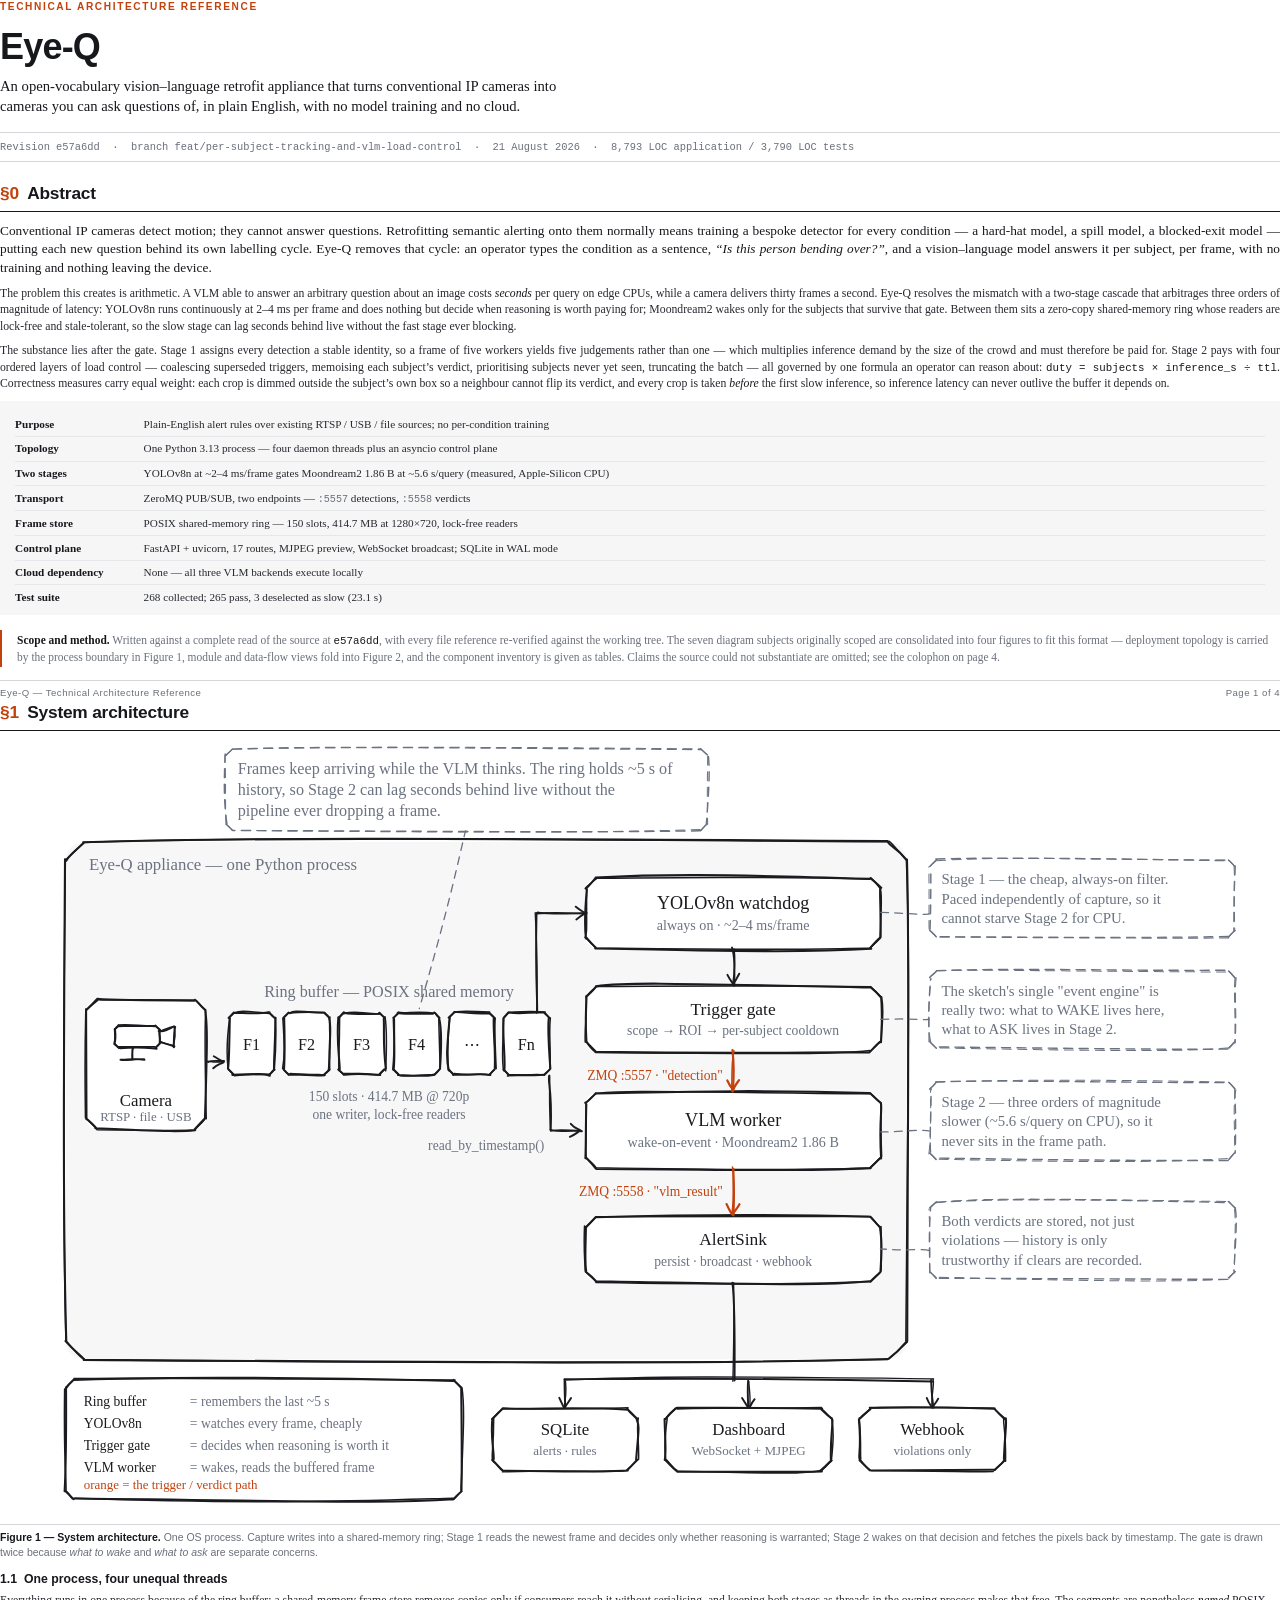
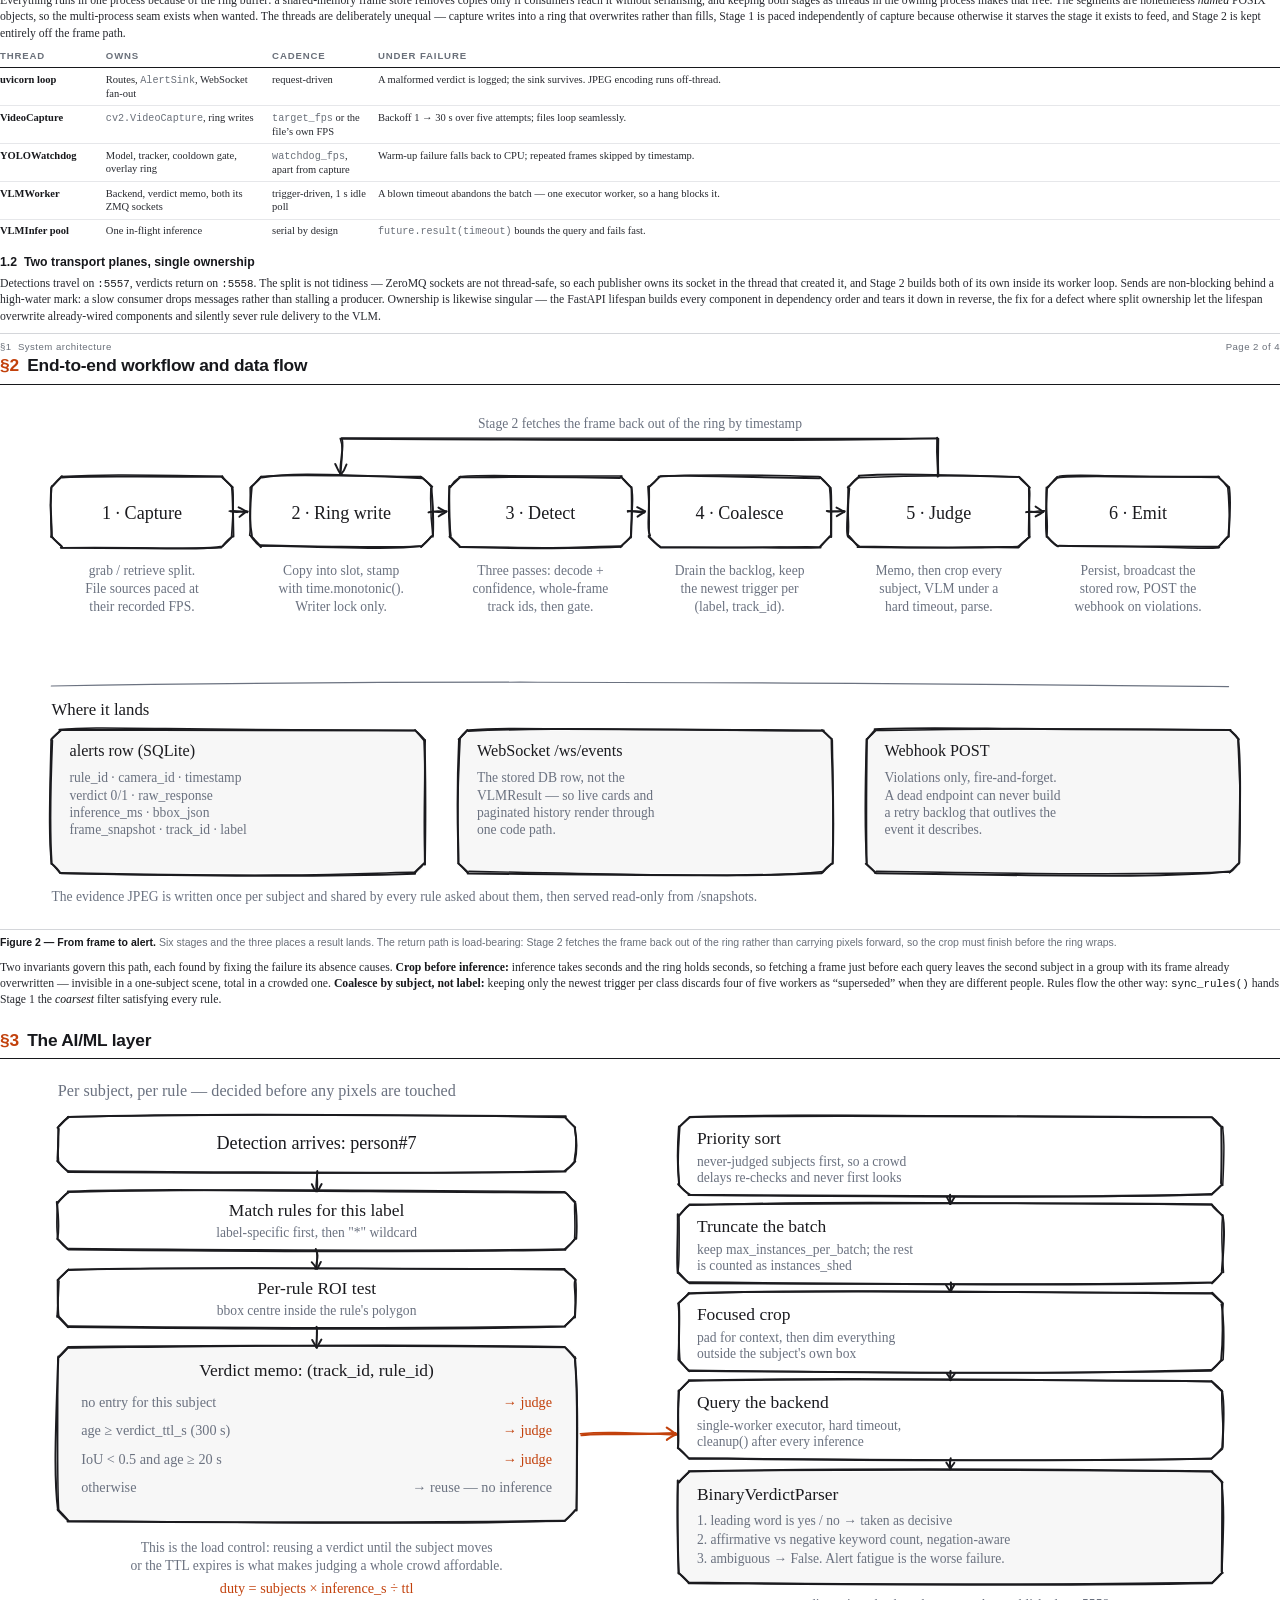
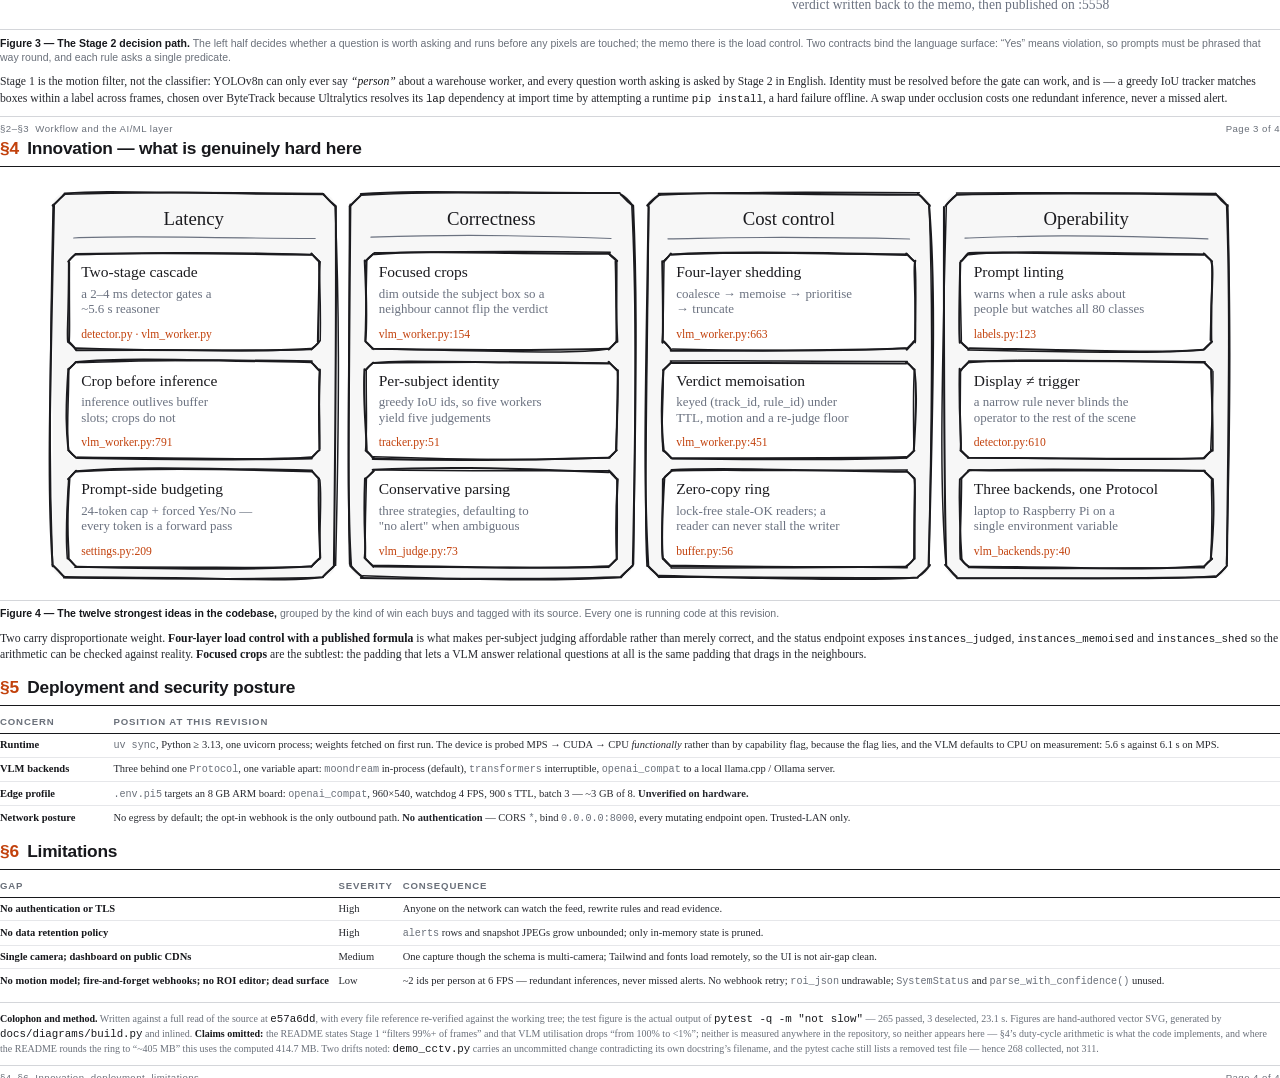
==== docs/eye-q-technical-documentation.html @ b2d1a8fb "docs: add the technical documentation and diagrams Co-Authored-By: Claude Opus 5 <noreply@anthropic." ====
<!doctype html>
<html lang="en">
<head>
<meta charset="utf-8">
<title>Eye-Q — Technical Architecture Reference</title>
<style>
  @page { size: A4; margin: 15mm 16mm 13mm 16mm; }

  :root {
    --ink:    #17181c;
    --body:   #26282e;
    --muted:  #6a707a;
    --rule:   #d4d6da;
    --hair:   #e6e7ea;
    --accent: #c2410c;
    --wash:   #f6f6f7;
  }

  * { box-sizing: border-box; }

  html { -webkit-print-color-adjust: exact; print-color-adjust: exact; }

  body {
    margin: 0;
    font-family: Charter, "Bitstream Charter", Georgia, "Times New Roman", serif;
    font-size: 8.8pt;
    line-height: 1.40;
    color: var(--body);
    background: #fff;
  }

  .sheet { break-after: page; }
  .sheet:last-child { break-after: auto; }

  /* ── Typography ───────────────────────────────────────────── */

  h1, h2, h3, .eyebrow, th, figcaption, .tag {
    font-family: "Helvetica Neue", Helvetica, Arial, sans-serif;
  }

  .eyebrow {
    font-size: 7.6pt; letter-spacing: 0.16em; text-transform: uppercase;
    color: var(--accent); font-weight: 600; margin: 0 0 4mm;
  }

  h1 {
    font-size: 27pt; line-height: 1.02; letter-spacing: -0.022em;
    color: var(--ink); font-weight: 700; margin: 0 0 3mm;
  }

  .standfirst {
    font-size: 11pt; line-height: 1.34; color: var(--ink);
    margin: 0 0 4mm; max-width: 150mm; font-weight: 400;
  }

  .meta {
    font-family: "SF Mono", Menlo, Consolas, monospace;
    font-size: 7.8pt; color: var(--muted);
    border-top: 0.5pt solid var(--rule); border-bottom: 0.5pt solid var(--rule);
    padding: 1.8mm 0; margin: 0 0 5mm;
  }

  h2 {
    font-size: 13pt; letter-spacing: -0.012em; color: var(--ink);
    font-weight: 700; margin: 0 0 2.5mm;
    padding-bottom: 1.6mm; border-bottom: 1pt solid var(--ink);
  }
  h2 .num { color: var(--accent); margin-right: 2.2mm; }

  h3 {
    font-size: 9.2pt; color: var(--ink); font-weight: 700;
    margin: 3mm 0 1.2mm; letter-spacing: 0.002em;
  }

  p { margin: 0 0 2.2mm; }
  p.lead { font-size: 10pt; color: var(--ink); }
  .abstract p { text-align: justify; hyphens: auto; }

  code, .mono {
    font-family: "SF Mono", Menlo, Consolas, monospace;
    font-size: 8.1pt; color: var(--ink);
  }
  em.term { font-style: italic; color: var(--ink); }
  strong { color: var(--ink); font-weight: 700; }

  /* ── Figures ──────────────────────────────────────────────── */

  figure { margin: 0 0 2.5mm; break-inside: avoid; }
  figure svg { width: 100%; height: auto; display: block; margin: 0 auto; }
  figure.tight svg { width: 95%; }
  figcaption {
    font-size: 7.9pt; line-height: 1.4; color: var(--muted);
    border-top: 0.5pt solid var(--rule); margin-top: 1.8mm; padding-top: 1.5mm;
  }
  figcaption b { color: var(--ink); font-weight: 600; }

  /* ── Tables ───────────────────────────────────────────────── */

  table {
    width: 100%; border-collapse: collapse; margin: 0 0 2.5mm;
    font-size: 7.9pt; line-height: 1.30; break-inside: avoid;
  }
  th {
    text-align: left; font-size: 7.2pt; letter-spacing: 0.09em;
    text-transform: uppercase; color: var(--muted); font-weight: 600;
    border-bottom: 0.9pt solid var(--ink); padding: 0 2.5mm 1.2mm 0;
  }
  td { padding: 1.2mm 2.5mm 1.2mm 0; border-bottom: 0.4pt solid var(--hair);
       vertical-align: top; }
  td:last-child, th:last-child { padding-right: 0; }
  tr:last-child td { border-bottom: none; }
  td .mono, td code { font-size: 7.6pt; color: var(--muted); }
  .k { color: var(--ink); font-weight: 600; white-space: nowrap; }

  /* ── Blocks ───────────────────────────────────────────────── */

  .glance { background: var(--wash); padding: 3mm 4mm 1.5mm; margin: 0 0 4mm; }
  .glance table { margin: 0; font-size: 8.4pt; }
  .glance td:first-child { width: 34mm; }

  .note {
    border-left: 1.6pt solid var(--accent); padding: 0.5mm 0 0.5mm 4mm;
    margin: 0 0 3.5mm; font-size: 8.6pt; color: var(--muted);
  }
  .note b { color: var(--ink); }

  .cols2 { column-count: 2; column-gap: 8mm; }
  .cols2 p { margin-bottom: 2.2mm; }

  .colophon {
    margin-top: 2.5mm; padding-top: 2.5mm; border-top: 0.5pt solid var(--rule);
    font-size: 7.5pt; line-height: 1.38; color: var(--muted);
  }
  .colophon b { color: var(--ink); }

  .footline {
    font-size: 7.2pt; color: var(--muted); letter-spacing: 0.05em;
    font-family: "Helvetica Neue", Helvetica, Arial, sans-serif;
    border-top: 0.5pt solid var(--rule); padding-top: 1.5mm; margin-top: 2mm;
    display: flex; justify-content: space-between;
  }
</style>
</head>
<body>

<!-- ══════════════════ PAGE 1 — ABSTRACT ══════════════════ -->
<section class="sheet">

  <p class="eyebrow">Technical Architecture Reference</p>
  <h1>Eye-Q</h1>
  <p class="standfirst">An open-vocabulary vision–language retrofit appliance that turns
  conventional IP cameras into cameras you can ask questions of, in plain English, with no
  model training and no cloud.</p>

  <p class="meta">Revision e57a6dd &nbsp;·&nbsp; branch feat/per-subject-tracking-and-vlm-load-control
  &nbsp;·&nbsp; 21 August 2026 &nbsp;·&nbsp; 8,793 LOC application / 3,790 LOC tests</p>

  <div class="abstract">
  <h2><span class="num">§0</span>Abstract</h2>

  <p class="lead">Conventional IP cameras detect motion; they cannot answer questions. Retrofitting
  semantic alerting onto them normally means training a bespoke detector for every condition — a
  hard-hat model, a spill model, a blocked-exit model — putting each new question behind its own
  labelling cycle. Eye-Q removes that cycle: an operator types the condition as a sentence,
  <em class="term">“Is this person bending over?”</em>, and a vision–language model answers it per
  subject, per frame, with no training and nothing leaving the device.</p>

  <p>The problem this creates is arithmetic. A VLM able to answer an arbitrary question about an
  image costs <em class="term">seconds</em> per query on edge CPUs, while a camera delivers thirty
  frames a second. Eye-Q resolves the mismatch with a two-stage cascade that arbitrages three orders
  of magnitude of latency: YOLOv8n runs continuously at 2–4 ms per frame and does nothing but decide
  when reasoning is worth paying for; Moondream2 wakes only for the subjects that survive that gate.
  Between them sits a zero-copy shared-memory ring whose readers are lock-free and stale-tolerant,
  so the slow stage can lag seconds behind live without the fast stage ever blocking.</p>

  <p>The substance lies after the gate. Stage 1 assigns every detection a stable identity, so a
  frame of five workers yields five judgements rather than one — which multiplies inference demand
  by the size of the crowd and must therefore be paid for. Stage 2 pays with four ordered layers of
  load control — coalescing superseded triggers, memoising each subject’s verdict, prioritising
  subjects never yet seen, truncating the batch — all governed by one formula an operator can reason
  about: <code>duty = subjects × inference_s ÷ ttl</code>. Correctness measures carry equal weight:
  each crop is dimmed outside the subject’s own box so a neighbour cannot flip its verdict, and
  every crop is taken <em class="term">before</em> the first slow inference, so inference latency can
  never outlive the buffer it depends on.</p>
  </div>

  <div class="glance">
  <table>
    <tr><td class="k">Purpose</td><td>Plain-English alert rules over existing RTSP / USB / file sources; no per-condition training</td></tr>
    <tr><td class="k">Topology</td><td>One Python 3.13 process — four daemon threads plus an asyncio control plane</td></tr>
    <tr><td class="k">Two stages</td><td>YOLOv8n at ~2–4 ms/frame gates Moondream2 1.86 B at ~5.6 s/query (measured, Apple-Silicon CPU)</td></tr>
    <tr><td class="k">Transport</td><td>ZeroMQ PUB/SUB, two endpoints — <code>:5557</code> detections, <code>:5558</code> verdicts</td></tr>
    <tr><td class="k">Frame store</td><td>POSIX shared-memory ring — 150 slots, 414.7 MB at 1280×720, lock-free readers</td></tr>
    <tr><td class="k">Control plane</td><td>FastAPI + uvicorn, 17 routes, MJPEG preview, WebSocket broadcast; SQLite in WAL mode</td></tr>
    <tr><td class="k">Cloud dependency</td><td>None — all three VLM backends execute locally</td></tr>
    <tr><td class="k">Test suite</td><td>268 collected; 265 pass, 3 deselected as slow (23.1 s)</td></tr>
  </table>
  </div>

  <div class="note">
  <b>Scope and method.</b> Written against a complete read of the source at <code>e57a6dd</code>,
  with every file reference re-verified against the working tree. The seven diagram subjects
  originally scoped are consolidated into four figures to fit this format — deployment topology is
  carried by the process boundary in Figure 1, module and data-flow views fold into Figure 2, and
  the component inventory is given as tables. Claims the source could not substantiate are omitted;
  see the colophon on page 4.
  </div>

  <div class="footline"><span>Eye-Q — Technical Architecture Reference</span><span>Page 1 of 4</span></div>
</section>

<!-- ══════════════════ PAGE 2 — ARCHITECTURE ══════════════════ -->
<section class="sheet">

  <h2><span class="num">§1</span>System architecture</h2>

  <figure class="tight">
    <svg xmlns="http://www.w3.org/2000/svg" viewBox="0 0 940 600" role="img">
<rect width="940" height="600" fill="#ffffff"/>
<path d="M335.4,68.2C328.0,98.9 322.7,126.4 299.4,206.9" fill="none" stroke="#6b7280" stroke-width="1.00" stroke-linecap="round" stroke-dasharray="6 5"/>
<rect x="150.0" y="6.0" width="372.0" height="63.0" rx="5.0" fill="#ffffff"/>
<path d="M155.1,6.3C197.3,4.7 240.5,4.4 516.9,6.6M516.9,5.9C517.7,7.0 519.7,8.1 522.3,11.0M522.9,11.9C524.0,23.4 523.4,37.3 521.3,63.9M522.2,64.1C520.3,65.1 519.2,66.9 517.2,69.2M516.8,69.4C426.6,70.9 336.9,69.8 155.3,69.2M155.2,69.1C153.6,67.8 152.5,66.5 149.9,64.2M150.7,64.2C148.7,50.4 148.1,36.9 149.3,10.1M150.2,11.1C150.5,10.1 151.7,9.7 155.0,6.1" fill="none" stroke="#6b7280" stroke-width="1.10" stroke-linecap="round" stroke-dasharray="7 5"/>
<path d="M155.4,6.3C219.4,5.1 284.9,3.9 516.8,6.1M516.8,6.2C518.2,7.0 519.1,8.8 522.1,10.8M522.3,11.8C522.3,22.8 521.7,37.6 522.3,63.6M521.8,64.2C521.6,64.1 520.8,64.7 517.0,69.1M516.5,68.5C412.9,71.4 310.5,70.5 154.5,69.1M155.0,69.2C153.2,67.2 152.2,66.1 149.9,64.1M149.9,64.3C149.3,48.9 150.0,37.0 149.2,11.3M149.8,10.9C151.0,9.9 151.6,9.7 155.2,6.0" fill="none" stroke="#6b7280" stroke-width="0.79" stroke-linecap="round" stroke-dasharray="7 5"/>
<text x="159.0" y="25.6" font-family="'Chalkboard SE','Bradley Hand','Comic Sans MS',cursive" font-size="12.5" font-weight="normal" fill="#6b7280" text-anchor="start"><tspan x="159.0" dy="0.0">Frames keep arriving while the VLM thinks. The ring holds ~5 s of</tspan><tspan x="159.0" dy="16.2">history, so Stage 2 can lag seconds behind live without the</tspan><tspan x="159.0" dy="16.2">pipeline ever dropping a frame.</tspan></text>
<rect x="26.0" y="78.0" width="650.0" height="400.0" rx="14.0" fill="#00000008"/>
<path d="M39.5,78.3C161.8,74.9 284.6,74.9 661.5,77.4M661.8,78.5C663.9,81.8 668.4,82.4 676.1,92.0M676.4,91.6C678.4,167.7 677.1,245.8 676.6,463.6M676.5,463.8C673.7,466.0 673.1,469.4 662.6,477.2M661.5,477.8C510.1,481.9 359.1,480.3 39.9,478.4M40.2,477.9C36.5,473.7 32.7,471.6 25.9,463.9M26.5,464.3C24.6,395.2 24.0,325.3 25.5,91.5M26.5,92.5C28.6,88.5 29.0,88.8 39.9,78.8" fill="none" stroke="#1b1b1f" stroke-width="1.60" stroke-linecap="round"/>
<path d="M40.3,78.4C132.6,75.3 223.5,74.8 662.5,77.9M662.7,77.6C664.7,79.1 667.8,82.6 676.6,92.8M675.9,92.1C678.8,166.2 677.4,238.0 675.5,463.8M676.7,464.5C672.9,468.0 670.0,471.2 661.9,477.8M661.6,478.1C534.7,480.6 407.8,481.4 40.2,478.6M40.3,477.7C37.5,477.2 35.6,474.1 26.1,463.5M26.2,463.6C24.0,375.7 23.6,285.2 25.8,91.5M26.4,91.5C27.1,91.0 28.9,89.1 40.4,78.4" fill="none" stroke="#1b1b1f" stroke-width="1.15" stroke-linecap="round"/>
<text x="44.0" y="100.0" font-family="'Chalkboard SE','Bradley Hand','Comic Sans MS',cursive" font-size="13.0" font-weight="normal" fill="#6b7280" text-anchor="start"><tspan x="44.0" dy="0.0">Eye-Q appliance — one Python process</tspan></text>
<rect x="42.0" y="200.0" width="92.0" height="100.0" rx="8.0" fill="#ffffff"/>
<path d="M50.4,199.2C56.8,199.8 67.0,200.5 125.4,200.5M125.8,200.1C128.2,200.8 128.3,203.4 134.0,208.1M134.0,208.8C135.6,220.3 135.6,232.0 133.7,291.5M133.6,291.8C132.5,293.0 131.1,294.4 125.8,300.1M126.0,300.9C117.6,301.8 108.5,302.2 49.0,299.4M49.9,299.7C49.1,298.2 48.3,297.2 42.2,292.0M42.1,292.4C42.1,274.8 42.0,258.6 41.8,207.3M42.0,208.1C43.5,206.3 45.5,204.4 50.4,200.5" fill="none" stroke="#1b1b1f" stroke-width="1.60" stroke-linecap="round"/>
<path d="M50.6,200.1C62.9,200.8 74.5,199.2 125.8,200.8M126.2,200.3C127.2,201.2 129.1,202.9 134.3,208.0M134.2,208.8C133.5,224.8 133.6,246.5 134.7,292.0M133.6,292.3C133.6,292.9 132.7,294.1 125.8,300.4M126.4,300.8C116.5,301.4 107.3,301.2 50.2,300.6M50.0,299.9C48.9,298.7 47.4,297.0 41.7,291.7M41.3,291.2C41.1,269.3 40.5,249.2 41.6,207.4M41.6,208.3C44.6,205.7 46.6,202.9 49.6,199.9" fill="none" stroke="#1b1b1f" stroke-width="1.15" stroke-linecap="round"/>
<rect x="64.0" y="220.0" width="34.5" height="17.2" rx="3.0" fill="#ffffff"/>
<path d="M66.2,220.5C70.7,219.8 72.1,220.7 95.5,220.2M95.4,220.0C96.4,221.1 97.0,221.6 98.7,223.0M98.7,223.5C97.7,225.3 99.4,226.2 98.8,233.8M98.5,234.1C97.7,234.9 97.0,235.6 95.3,237.3M96.3,237.9C89.0,237.2 85.5,236.2 68.0,237.4M67.1,237.1C66.3,236.5 65.2,235.5 64.1,234.4M63.7,234.0C64.5,231.5 64.7,228.3 64.2,223.4M64.0,223.0C64.7,222.0 65.3,221.3 66.9,220.0" fill="none" stroke="#1b1b1f" stroke-width="1.60" stroke-linecap="round"/>
<path d="M66.7,219.5C73.1,219.0 78.0,219.1 95.1,220.7M95.4,220.1C96.0,220.7 96.5,221.2 98.4,222.9M99.0,223.2C98.1,224.7 98.7,225.9 98.8,234.1M98.6,234.1C98.1,234.3 98.1,235.1 95.4,237.3M95.0,236.4C92.0,236.5 89.8,236.3 66.2,236.3M67.0,237.3C66.1,236.1 65.2,235.6 64.2,234.2M63.7,234.7C64.1,230.6 64.3,227.7 63.8,222.5M63.9,223.0C64.7,222.4 65.2,221.7 67.2,220.0" fill="none" stroke="#1b1b1f" stroke-width="1.15" stroke-linecap="round"/>
<path d="M97.9,224.2C99.9,224.9 104.3,223.9 109.6,220.7" fill="none" stroke="#1b1b1f" stroke-width="1.50" stroke-linecap="round"/>
<path d="M98.8,224.7C101.9,222.9 104.6,222.0 110.2,220.5" fill="none" stroke="#1b1b1f" stroke-width="1.05" stroke-linecap="round"/>
<path d="M110.7,221.0C109.6,224.4 109.7,230.8 109.6,236.8" fill="none" stroke="#1b1b1f" stroke-width="1.50" stroke-linecap="round"/>
<path d="M109.8,221.0C110.8,224.3 111.4,228.3 109.1,235.2" fill="none" stroke="#1b1b1f" stroke-width="1.05" stroke-linecap="round"/>
<path d="M109.9,236.3C109.1,235.9 107.4,235.0 98.8,232.8" fill="none" stroke="#1b1b1f" stroke-width="1.50" stroke-linecap="round"/>
<path d="M110.4,236.0C107.1,234.2 104.9,235.3 98.6,232.0" fill="none" stroke="#1b1b1f" stroke-width="1.05" stroke-linecap="round"/>
<path d="M78.1,237.7C77.6,238.2 77.4,240.5 77.6,246.1" fill="none" stroke="#1b1b1f" stroke-width="1.50" stroke-linecap="round"/>
<path d="M77.5,237.1C77.8,240.0 77.6,241.3 77.6,246.0" fill="none" stroke="#1b1b1f" stroke-width="1.05" stroke-linecap="round"/>
<path d="M68.4,246.4C73.5,246.9 76.4,244.9 87.0,246.5" fill="none" stroke="#1b1b1f" stroke-width="1.50" stroke-linecap="round"/>
<path d="M69.5,246.9C71.4,246.9 77.3,246.4 86.8,245.7" fill="none" stroke="#1b1b1f" stroke-width="1.05" stroke-linecap="round"/>
<text x="88.0" y="282.0" font-family="'Chalkboard SE','Bradley Hand','Comic Sans MS',cursive" font-size="13.0" font-weight="normal" fill="#1b1b1f" text-anchor="middle"><tspan x="88.0" dy="0.0">Camera</tspan></text>
<text x="88.0" y="294.0" font-family="'Chalkboard SE','Bradley Hand','Comic Sans MS',cursive" font-size="10.0" font-weight="normal" fill="#6b7280" text-anchor="middle"><tspan x="88.0" dy="0.0">RTSP · file · USB</tspan></text>
<text x="276.0" y="198.0" font-family="'Chalkboard SE','Bradley Hand','Comic Sans MS',cursive" font-size="12.5" font-weight="normal" fill="#6b7280" text-anchor="middle"><tspan x="276.0" dy="0.0">Ring buffer — POSIX shared memory</tspan></text>
<rect x="152.0" y="210.0" width="35.5" height="48.0" rx="4.0" fill="#ffffff"/>
<path d="M156.0,210.1C164.5,210.2 173.6,211.3 182.8,209.7M183.6,209.8C183.8,210.7 184.1,211.2 187.6,214.1M188.3,213.9C188.0,220.9 189.1,230.4 187.1,254.1M187.3,254.0C186.3,254.6 185.5,256.2 183.6,257.8M183.8,258.8C180.6,257.3 174.8,257.1 154.9,258.1M156.2,258.2C155.7,257.3 154.8,256.9 151.9,253.8M151.5,253.2C152.4,248.0 152.3,243.4 152.9,214.5M152.1,214.0C153.0,213.1 153.8,212.5 156.1,210.1" fill="none" stroke="#1b1b1f" stroke-width="1.60" stroke-linecap="round"/>
<path d="M155.3,210.6C160.8,208.5 162.2,208.4 183.2,210.6M183.4,209.9C183.7,210.7 184.2,210.4 187.4,213.9M188.0,213.8C188.1,223.5 187.3,232.4 186.8,254.3M187.6,254.2C186.5,254.5 186.0,256.0 183.3,257.8M184.2,257.5C176.2,258.0 169.9,257.1 156.4,258.7M156.0,258.2C154.7,257.2 153.8,255.7 151.8,253.9M151.6,253.1C150.2,242.3 150.3,232.3 152.8,214.2M151.9,214.2C153.0,212.7 154.2,212.0 155.8,209.9" fill="none" stroke="#1b1b1f" stroke-width="1.15" stroke-linecap="round"/>
<text x="169.8" y="238.5" font-family="'Chalkboard SE','Bradley Hand','Comic Sans MS',cursive" font-size="12.5" font-weight="normal" fill="#1b1b1f" text-anchor="middle"><tspan x="169.8" dy="0.0">F1</tspan></text>
<rect x="194.5" y="210.0" width="35.5" height="48.0" rx="4.0" fill="#ffffff"/>
<path d="M199.4,210.4C202.5,208.2 209.0,209.6 226.2,210.1M226.0,210.1C226.6,210.6 228.2,211.7 229.8,214.1M229.7,214.5C231.9,222.5 229.5,229.0 229.9,254.4M229.9,254.0C229.5,254.6 228.4,255.6 225.8,257.8M226.3,258.4C224.1,258.8 219.6,258.3 198.1,257.7M198.5,257.9C198.0,257.5 197.3,257.1 194.6,254.0M194.8,254.3C195.4,243.7 195.5,232.9 194.9,213.3M194.4,214.1C194.7,213.6 195.5,212.9 198.3,210.0" fill="none" stroke="#1b1b1f" stroke-width="1.60" stroke-linecap="round"/>
<path d="M198.1,210.3C204.9,209.7 213.6,209.3 225.9,209.9M226.0,210.0C226.4,210.8 227.8,211.8 229.9,214.2M230.3,213.3C229.2,223.3 231.7,231.6 229.1,254.8M230.1,253.8C229.7,255.1 228.9,255.1 226.0,257.8M225.8,258.1C222.1,257.3 216.3,258.7 199.5,257.1M198.5,257.9C197.8,257.2 197.3,257.0 194.5,254.0M193.7,253.2C195.5,243.5 195.2,234.8 193.9,214.4M194.5,214.0C195.0,212.9 196.4,212.1 198.6,210.0" fill="none" stroke="#1b1b1f" stroke-width="1.15" stroke-linecap="round"/>
<text x="212.2" y="238.5" font-family="'Chalkboard SE','Bradley Hand','Comic Sans MS',cursive" font-size="12.5" font-weight="normal" fill="#1b1b1f" text-anchor="middle"><tspan x="212.2" dy="0.0">F2</tspan></text>
<rect x="237.0" y="210.0" width="35.5" height="48.0" rx="4.0" fill="#ffffff"/>
<path d="M241.1,210.0C246.4,211.2 256.3,211.3 268.1,210.9M268.5,210.1C269.6,211.2 270.7,212.0 272.5,214.0M271.9,214.7C272.5,222.9 271.1,233.4 273.5,253.2M272.4,253.9C272.0,254.2 271.1,254.9 268.3,257.9M269.2,258.1C261.8,257.7 252.8,256.6 241.9,257.9M240.9,257.9C240.7,257.1 239.9,257.0 236.8,254.0M237.9,253.7C237.5,242.3 235.3,232.5 236.8,213.6M236.9,214.1C238.3,213.0 239.2,211.9 241.0,209.8" fill="none" stroke="#1b1b1f" stroke-width="1.60" stroke-linecap="round"/>
<path d="M241.0,210.8C249.7,208.1 253.8,210.6 268.6,211.0M268.4,210.2C269.4,210.9 269.8,211.3 272.5,214.0M272.9,213.1C274.6,223.8 274.2,236.7 273.4,255.0M272.4,254.1C272.0,254.4 271.8,254.8 268.4,258.1M268.4,258.2C265.2,258.5 260.4,256.7 240.9,257.1M241.1,258.1C240.1,257.7 240.0,257.3 237.0,254.0M237.3,254.7C236.7,246.1 237.7,242.2 237.8,213.8M236.9,214.2C238.2,212.9 239.0,212.2 241.1,209.8" fill="none" stroke="#1b1b1f" stroke-width="1.15" stroke-linecap="round"/>
<text x="254.8" y="238.5" font-family="'Chalkboard SE','Bradley Hand','Comic Sans MS',cursive" font-size="12.5" font-weight="normal" fill="#1b1b1f" text-anchor="middle"><tspan x="254.8" dy="0.0">F3</tspan></text>
<rect x="279.5" y="210.0" width="35.5" height="48.0" rx="4.0" fill="#ffffff"/>
<path d="M282.7,210.2C289.6,211.2 295.3,211.0 309.9,210.8M310.9,209.9C312.0,210.2 311.8,210.8 314.8,214.0M314.7,214.4C316.8,222.0 316.8,232.2 315.4,253.4M314.8,254.1C314.2,254.9 313.4,255.9 311.1,258.1M311.2,257.9C306.8,258.9 302.0,259.5 282.9,258.2M283.5,258.1C282.5,256.6 281.2,256.2 279.6,254.1M279.5,254.2C280.6,246.7 280.4,238.5 279.5,213.7M279.4,213.9C280.5,213.3 281.2,212.2 283.5,210.0" fill="none" stroke="#1b1b1f" stroke-width="1.60" stroke-linecap="round"/>
<path d="M283.2,209.7C288.7,210.9 297.5,208.4 311.7,210.4M311.1,210.0C312.2,210.7 312.9,212.5 315.1,214.1M314.5,214.7C314.4,218.5 314.7,222.9 315.5,253.5M314.8,253.9C314.3,255.3 312.7,255.8 311.0,258.0M310.3,258.2C302.5,257.2 295.3,259.9 284.5,258.7M283.7,258.1C283.1,257.6 281.8,256.3 279.7,253.9M278.9,253.9C279.8,243.4 280.4,235.5 280.1,214.8M279.6,214.1C280.3,213.0 281.2,212.2 283.3,210.0" fill="none" stroke="#1b1b1f" stroke-width="1.15" stroke-linecap="round"/>
<text x="297.2" y="238.5" font-family="'Chalkboard SE','Bradley Hand','Comic Sans MS',cursive" font-size="12.5" font-weight="normal" fill="#1b1b1f" text-anchor="middle"><tspan x="297.2" dy="0.0">F4</tspan></text>
<rect x="322.0" y="210.0" width="35.5" height="48.0" rx="4.0" fill="#ffffff"/>
<path d="M326.4,209.6C329.9,209.4 330.3,208.7 353.6,209.7M353.5,210.2C354.9,211.4 355.6,212.1 357.4,214.2M357.9,214.4C357.2,219.4 357.3,224.4 358.6,253.1M357.3,254.1C356.6,254.7 355.4,255.8 353.6,258.2M354.3,258.2C346.9,256.6 338.9,258.7 325.4,257.9M326.1,258.0C325.2,257.1 323.6,255.7 322.2,253.8M322.2,254.7C320.0,244.8 320.7,238.9 322.9,213.3M322.1,213.9C323.4,212.9 324.4,211.7 326.0,210.2" fill="none" stroke="#1b1b1f" stroke-width="1.60" stroke-linecap="round"/>
<path d="M326.3,209.7C331.1,209.1 332.0,210.8 353.8,210.8M353.5,209.9C353.9,210.8 355.0,211.1 357.5,213.8M356.7,214.3C356.3,226.9 358.2,237.1 357.5,253.0M357.4,254.0C356.8,254.4 356.5,255.2 353.4,257.8M354.3,258.3C346.1,256.5 342.0,258.9 326.3,257.0M325.8,258.1C325.2,257.3 324.0,255.6 321.9,254.2M321.7,253.9C321.8,245.1 320.4,234.3 323.0,213.3M322.1,213.8C322.8,213.1 323.3,212.8 326.1,209.9" fill="none" stroke="#1b1b1f" stroke-width="1.15" stroke-linecap="round"/>
<text x="339.8" y="238.5" font-family="'Chalkboard SE','Bradley Hand','Comic Sans MS',cursive" font-size="12.5" font-weight="normal" fill="#1b1b1f" text-anchor="middle"><tspan x="339.8" dy="0.0">⋯</tspan></text>
<rect x="364.5" y="210.0" width="35.5" height="48.0" rx="4.0" fill="#ffffff"/>
<path d="M368.7,209.9C378.1,211.3 385.6,209.4 395.6,209.9M395.9,210.0C396.8,210.8 398.4,212.3 400.1,214.2M399.5,214.0C398.6,220.7 398.9,228.7 400.7,253.3M400.0,254.2C398.8,255.3 398.0,256.2 396.0,258.2M395.4,258.0C391.5,258.0 390.1,258.9 368.4,258.1M368.4,258.1C368.4,257.7 367.5,257.3 364.6,253.9M365.2,254.4C366.0,242.2 363.5,230.1 364.6,214.4M364.7,214.0C365.6,213.0 367.0,211.4 368.3,209.9" fill="none" stroke="#1b1b1f" stroke-width="1.60" stroke-linecap="round"/>
<path d="M369.3,209.7C371.4,210.0 377.8,208.4 396.7,209.4M396.1,209.8C397.4,210.7 397.9,212.2 399.9,214.0M400.7,214.2C399.3,226.5 401.3,237.1 400.4,253.3M400.1,254.1C399.2,255.1 398.2,256.0 396.0,257.8M395.4,258.1C392.4,257.3 391.0,257.6 367.5,258.9M368.4,258.1C367.5,257.4 366.9,256.3 364.3,253.9M364.5,254.9C362.7,242.1 364.6,233.1 364.3,214.6M364.5,213.8C366.0,212.8 366.8,211.4 368.3,209.8" fill="none" stroke="#1b1b1f" stroke-width="1.15" stroke-linecap="round"/>
<text x="382.2" y="238.5" font-family="'Chalkboard SE','Bradley Hand','Comic Sans MS',cursive" font-size="12.5" font-weight="normal" fill="#1b1b1f" text-anchor="middle"><tspan x="382.2" dy="0.0">Fn</tspan></text>
<text x="276.0" y="278.0" font-family="'Chalkboard SE','Bradley Hand','Comic Sans MS',cursive" font-size="10.5" font-weight="normal" fill="#6b7280" text-anchor="middle"><tspan x="276.0" dy="0.0">150 slots · 414.7 MB @ 720p</tspan></text>
<text x="276.0" y="292.0" font-family="'Chalkboard SE','Bradley Hand','Comic Sans MS',cursive" font-size="10.5" font-weight="normal" fill="#6b7280" text-anchor="middle"><tspan x="276.0" dy="0.0">one writer, lock-free readers</tspan></text>
<rect x="428.0" y="106.0" width="228.0" height="54.0" rx="8.0" fill="#ffffff"/>
<path d="M435.7,105.6C482.9,103.0 528.8,102.8 647.7,106.6M648.1,106.0C649.9,107.3 651.7,108.9 656.5,113.5M655.7,113.4C655.2,121.4 656.5,130.7 655.7,151.9M655.7,151.8C654.1,153.2 652.7,154.4 647.6,160.3M648.8,160.6C599.6,163.5 551.8,162.7 435.4,160.4M435.8,159.6C434.4,158.4 433.1,157.3 428.3,151.6M428.2,152.6C427.5,146.8 426.8,137.2 428.9,114.9M428.0,114.2C430.3,112.4 433.1,108.7 435.8,105.9" fill="none" stroke="#1b1b1f" stroke-width="1.60" stroke-linecap="round"/>
<path d="M435.4,106.1C487.8,105.8 540.9,104.5 647.4,106.6M648.4,105.7C650.9,107.7 652.1,109.6 656.0,114.3M655.4,113.1C658.0,119.1 655.6,128.5 656.2,151.5M655.9,152.3C654.5,153.9 654.2,154.0 648.0,160.0M648.0,160.3C621.9,160.1 595.3,162.2 435.7,160.1M435.8,160.1C434.6,158.8 433.1,157.4 427.8,151.8M427.5,152.0C429.4,148.4 428.5,144.9 428.8,114.1M427.8,113.8C429.7,111.9 430.2,111.0 436.4,106.5" fill="none" stroke="#1b1b1f" stroke-width="1.15" stroke-linecap="round"/>
<text x="542.0" y="129.6" font-family="'Chalkboard SE','Bradley Hand','Comic Sans MS',cursive" font-size="14.0" font-weight="normal" fill="#1b1b1f" text-anchor="middle"><tspan x="542.0" dy="0.0">YOLOv8n watchdog</tspan></text>
<text x="542.0" y="146.1" font-family="'Chalkboard SE','Bradley Hand','Comic Sans MS',cursive" font-size="10.9" font-weight="normal" fill="#6b7280" text-anchor="middle"><tspan x="542.0" dy="0.0">always on · ~2–4 ms/frame</tspan></text>
<rect x="428.0" y="190.0" width="228.0" height="50.0" rx="8.0" fill="#ffffff"/>
<path d="M435.9,189.7C457.7,186.5 479.3,187.0 647.8,190.6M648.2,190.3C649.9,191.7 653.0,194.3 655.8,197.7M656.6,197.9C658.0,207.1 657.5,212.0 656.3,232.8M656.1,232.3C654.6,233.0 652.5,235.3 648.1,239.9M647.3,240.8C607.7,240.2 567.7,242.1 435.5,240.3M435.8,240.4C433.4,238.7 431.2,236.4 428.2,231.8M428.6,232.0C428.3,224.7 427.5,218.1 428.7,197.3M428.4,197.9C429.4,196.4 432.0,195.2 436.2,189.7" fill="none" stroke="#1b1b1f" stroke-width="1.60" stroke-linecap="round"/>
<path d="M436.5,189.7C489.1,189.6 541.3,188.7 647.8,190.0M648.3,189.9C649.2,191.1 651.1,192.2 656.4,197.9M656.3,197.9C656.6,205.1 657.1,212.1 656.4,232.9M656.2,231.8C655.4,233.1 652.9,235.2 647.6,240.3M647.5,239.3C621.2,242.2 595.5,242.1 435.5,240.8M436.2,240.3C434.7,238.8 432.5,236.2 427.6,231.8M427.7,232.9C426.9,221.4 429.4,213.8 428.3,197.1M428.2,197.7C430.2,195.6 431.1,193.9 436.4,189.9" fill="none" stroke="#1b1b1f" stroke-width="1.15" stroke-linecap="round"/>
<text x="542.0" y="211.7" font-family="'Chalkboard SE','Bradley Hand','Comic Sans MS',cursive" font-size="13.5" font-weight="normal" fill="#1b1b1f" text-anchor="middle"><tspan x="542.0" dy="0.0">Trigger gate</tspan></text>
<text x="542.0" y="227.6" font-family="'Chalkboard SE','Bradley Hand','Comic Sans MS',cursive" font-size="10.5" font-weight="normal" fill="#6b7280" text-anchor="middle"><tspan x="542.0" dy="0.0">scope → ROI → per-subject cooldown</tspan></text>
<rect x="428.0" y="272.0" width="228.0" height="58.0" rx="8.0" fill="#ffffff"/>
<path d="M436.1,272.5C494.8,271.4 552.6,269.2 647.3,272.2M647.8,272.2C648.8,272.9 650.1,274.6 656.2,279.8M656.2,279.9C657.4,285.2 654.6,293.2 656.4,322.8M655.9,322.3C653.3,324.9 652.4,325.9 647.9,330.1M648.3,330.2C585.9,333.4 526.5,330.9 436.2,330.8M435.7,330.3C434.0,328.2 431.7,325.6 428.4,322.2M427.8,322.5C428.3,310.5 428.0,298.1 428.5,280.8M427.7,279.7C429.7,278.8 431.2,277.3 435.9,272.2" fill="none" stroke="#1b1b1f" stroke-width="1.60" stroke-linecap="round"/>
<path d="M436.2,272.4C464.1,269.8 489.3,271.3 648.6,272.7M648.0,272.3C650.7,274.1 652.7,277.1 655.9,279.7M656.1,279.4C656.9,288.6 655.7,293.2 656.8,321.1M656.0,321.7C654.4,323.4 653.8,324.1 647.7,329.9M647.8,330.0C596.0,331.9 542.7,331.7 435.5,329.8M436.2,330.4C435.9,328.6 435.1,328.6 428.0,321.9M428.5,322.8C427.6,316.7 428.6,309.6 428.3,280.5M428.1,280.1C430.1,277.5 432.3,275.5 436.2,272.5" fill="none" stroke="#1b1b1f" stroke-width="1.15" stroke-linecap="round"/>
<text x="542.0" y="297.6" font-family="'Chalkboard SE','Bradley Hand','Comic Sans MS',cursive" font-size="14.0" font-weight="normal" fill="#1b1b1f" text-anchor="middle"><tspan x="542.0" dy="0.0">VLM worker</tspan></text>
<text x="542.0" y="314.1" font-family="'Chalkboard SE','Bradley Hand','Comic Sans MS',cursive" font-size="10.9" font-weight="normal" fill="#6b7280" text-anchor="middle"><tspan x="542.0" dy="0.0">wake-on-event · Moondream2 1.86 B</tspan></text>
<rect x="428.0" y="368.0" width="228.0" height="50.0" rx="8.0" fill="#ffffff"/>
<path d="M436.0,368.1C497.4,366.4 560.8,365.1 648.0,367.8M648.2,367.9C650.0,369.2 651.4,371.9 655.6,376.1M655.6,376.6C656.1,381.8 657.5,385.0 655.9,410.0M655.8,410.4C655.6,410.9 654.5,411.3 648.1,417.9M647.4,417.7C608.5,421.4 571.3,419.9 436.4,417.6M436.2,417.8C434.8,416.1 432.9,413.9 428.1,410.3M428.4,409.7C427.2,403.0 427.9,394.2 428.2,375.6M428.2,376.1C429.7,374.1 433.5,370.6 435.7,368.1" fill="none" stroke="#1b1b1f" stroke-width="1.60" stroke-linecap="round"/>
<path d="M436.5,367.8C467.5,367.3 496.1,367.1 647.0,367.5M648.0,367.9C650.4,370.6 651.5,371.6 656.0,376.3M656.3,375.3C656.4,379.3 657.0,387.5 656.4,409.3M656.2,410.2C654.9,412.2 652.6,413.9 648.4,417.9M648.5,417.8C610.3,419.5 572.4,420.7 435.9,418.6M435.9,418.0C434.3,416.0 432.1,414.6 428.0,410.2M427.6,409.7C427.5,402.3 426.3,395.1 427.1,374.9M428.3,376.1C428.7,375.3 431.0,373.5 436.1,367.9" fill="none" stroke="#1b1b1f" stroke-width="1.15" stroke-linecap="round"/>
<text x="542.0" y="389.7" font-family="'Chalkboard SE','Bradley Hand','Comic Sans MS',cursive" font-size="13.5" font-weight="normal" fill="#1b1b1f" text-anchor="middle"><tspan x="542.0" dy="0.0">AlertSink</tspan></text>
<text x="542.0" y="405.6" font-family="'Chalkboard SE','Bradley Hand','Comic Sans MS',cursive" font-size="10.5" font-weight="normal" fill="#6b7280" text-anchor="middle"><tspan x="542.0" dy="0.0">persist · broadcast · webhook</tspan></text>
<path d="M136.1,248.2C138.4,246.9 138.7,247.3 148.4,247.4" fill="none" stroke="#1b1b1f" stroke-width="1.50" stroke-linecap="round"/>
<path d="M135.5,247.5C139.6,248.0 141.9,248.9 147.5,247.8" fill="none" stroke="#1b1b1f" stroke-width="1.05" stroke-linecap="round"/>
<path d="M148.2,248.2C145.2,250.0 143.1,250.1 140.1,253.0" fill="none" stroke="#1b1b1f" stroke-width="1.50" stroke-linecap="round"/>
<path d="M148.1,247.6C145.6,247.1 145.3,246.4 140.5,243.7" fill="none" stroke="#1b1b1f" stroke-width="1.50" stroke-linecap="round"/>
<path d="M390.5,209.5C390.8,197.6 388.9,185.2 390.0,133.0" fill="none" stroke="#1b1b1f" stroke-width="1.50" stroke-linecap="round"/>
<path d="M390.1,210.4C390.9,186.9 390.8,168.5 389.0,132.8" fill="none" stroke="#1b1b1f" stroke-width="1.05" stroke-linecap="round"/>
<path d="M390.6,133.3C395.6,133.1 399.9,132.3 427.4,133.4" fill="none" stroke="#1b1b1f" stroke-width="1.50" stroke-linecap="round"/>
<path d="M390.8,132.4C398.6,133.9 408.2,134.0 429.1,133.0" fill="none" stroke="#1b1b1f" stroke-width="1.05" stroke-linecap="round"/>
<path d="M428.0,133.0C425.3,134.3 424.7,135.1 420.8,138.0" fill="none" stroke="#1b1b1f" stroke-width="1.50" stroke-linecap="round"/>
<path d="M427.9,132.8C426.1,132.7 425.1,131.9 420.3,128.1" fill="none" stroke="#1b1b1f" stroke-width="1.50" stroke-linecap="round"/>
<path d="M541.1,159.7C542.3,164.1 543.3,165.2 542.9,189.2" fill="none" stroke="#1b1b1f" stroke-width="1.50" stroke-linecap="round"/>
<path d="M542.8,160.8C543.7,167.7 543.8,174.1 541.6,188.5" fill="none" stroke="#1b1b1f" stroke-width="1.05" stroke-linecap="round"/>
<path d="M541.9,188.1C541.5,186.4 540.2,186.0 537.6,180.8" fill="none" stroke="#1b1b1f" stroke-width="1.50" stroke-linecap="round"/>
<path d="M541.8,187.6C543.4,186.7 543.5,185.7 546.7,179.9" fill="none" stroke="#1b1b1f" stroke-width="1.50" stroke-linecap="round"/>
<path d="M541.5,239.0C542.2,245.3 543.2,254.3 541.7,271.0" fill="none" stroke="#c2410c" stroke-width="1.70" stroke-linecap="round"/>
<path d="M542.6,239.5C540.7,247.8 541.1,257.3 541.0,270.5" fill="none" stroke="#c2410c" stroke-width="1.19" stroke-linecap="round"/>
<path d="M541.9,269.7C541.8,269.1 540.0,267.9 537.5,262.4" fill="none" stroke="#c2410c" stroke-width="1.70" stroke-linecap="round"/>
<path d="M542.3,269.8C542.1,268.1 543.0,267.1 546.6,262.1" fill="none" stroke="#c2410c" stroke-width="1.70" stroke-linecap="round"/>
<path d="M542.3,330.9C541.7,339.1 543.4,352.2 541.3,365.5" fill="none" stroke="#c2410c" stroke-width="1.70" stroke-linecap="round"/>
<path d="M541.5,329.3C542.2,334.7 543.6,340.1 542.4,366.9" fill="none" stroke="#c2410c" stroke-width="1.19" stroke-linecap="round"/>
<path d="M541.7,366.3C540.2,365.0 539.2,362.6 536.9,358.0" fill="none" stroke="#c2410c" stroke-width="1.70" stroke-linecap="round"/>
<path d="M541.6,366.1C542.5,363.5 544.7,362.3 546.9,358.1" fill="none" stroke="#c2410c" stroke-width="1.70" stroke-linecap="round"/>
<text x="534.0" y="262.0" font-family="'Chalkboard SE','Bradley Hand','Comic Sans MS',cursive" font-size="10.5" font-weight="normal" fill="#c2410c" text-anchor="end"><tspan x="534.0" dy="0.0">ZMQ :5557 · "detection"</tspan></text>
<text x="534.0" y="352.0" font-family="'Chalkboard SE','Bradley Hand','Comic Sans MS',cursive" font-size="10.5" font-weight="normal" fill="#c2410c" text-anchor="end"><tspan x="534.0" dy="0.0">ZMQ :5558 · "vlm_result"</tspan></text>
<path d="M399.8,258.8C398.5,264.5 402.2,267.2 401.0,300.6" fill="none" stroke="#1b1b1f" stroke-width="1.50" stroke-linecap="round"/>
<path d="M400.1,258.5C400.7,262.3 399.3,267.2 400.7,300.6" fill="none" stroke="#1b1b1f" stroke-width="1.05" stroke-linecap="round"/>
<path d="M401.0,301.3C406.0,300.9 409.2,300.4 425.1,301.7" fill="none" stroke="#1b1b1f" stroke-width="1.50" stroke-linecap="round"/>
<path d="M400.5,300.4C406.3,302.1 410.8,302.1 424.2,300.8" fill="none" stroke="#1b1b1f" stroke-width="1.05" stroke-linecap="round"/>
<path d="M424.1,301.4C422.3,301.5 421.7,303.4 415.8,306.0" fill="none" stroke="#1b1b1f" stroke-width="1.50" stroke-linecap="round"/>
<path d="M423.6,300.9C422.1,299.8 420.1,300.0 416.5,295.9" fill="none" stroke="#1b1b1f" stroke-width="1.50" stroke-linecap="round"/>
<text x="396.0" y="316.0" font-family="'Chalkboard SE','Bradley Hand','Comic Sans MS',cursive" font-size="10.5" font-weight="normal" fill="#6b7280" text-anchor="end"><tspan x="396.0" dy="0.0">read_by_timestamp()</tspan></text>
<path d="M541.4,418.7C542.7,427.9 543.5,438.7 543.1,494.4" fill="none" stroke="#1b1b1f" stroke-width="1.50" stroke-linecap="round"/>
<path d="M542.4,418.7C542.4,429.4 543.1,443.2 541.8,495.0" fill="none" stroke="#1b1b1f" stroke-width="1.05" stroke-linecap="round"/>
<path d="M411.6,493.3C477.0,493.3 546.0,491.9 696.3,495.1" fill="none" stroke="#1b1b1f" stroke-width="1.50" stroke-linecap="round"/>
<path d="M411.9,494.1C474.5,490.9 534.6,491.1 696.9,493.1" fill="none" stroke="#1b1b1f" stroke-width="1.05" stroke-linecap="round"/>
<path d="M411.7,493.7C411.6,500.2 412.0,507.9 412.2,516.9" fill="none" stroke="#1b1b1f" stroke-width="1.50" stroke-linecap="round"/>
<path d="M412.4,494.7C412.4,497.6 413.9,502.5 411.1,516.2" fill="none" stroke="#1b1b1f" stroke-width="1.05" stroke-linecap="round"/>
<path d="M411.9,516.3C410.4,514.4 409.5,511.6 407.6,507.8" fill="none" stroke="#1b1b1f" stroke-width="1.50" stroke-linecap="round"/>
<path d="M411.7,516.1C412.3,513.5 414.1,512.5 416.7,507.9" fill="none" stroke="#1b1b1f" stroke-width="1.50" stroke-linecap="round"/>
<rect x="356.0" y="516.0" width="112.0" height="48.0" rx="8.0" fill="#ffffff"/>
<path d="M363.9,516.1C390.0,516.9 419.9,514.5 460.7,516.9M460.2,515.9C460.3,517.4 461.8,518.3 467.8,524.3M467.5,524.8C470.0,529.9 468.6,534.7 467.0,555.8M468.0,555.6C465.9,557.3 464.8,559.3 459.9,564.0M460.6,564.0C447.7,564.5 437.7,565.4 363.9,564.0M364.1,564.2C362.1,563.0 360.8,560.6 356.0,555.7M356.9,555.3C357.2,547.9 354.3,538.9 355.9,524.1M355.6,524.2C358.1,522.3 358.9,520.9 363.8,516.0" fill="none" stroke="#1b1b1f" stroke-width="1.60" stroke-linecap="round"/>
<path d="M364.5,515.9C392.2,516.9 419.4,516.3 460.7,515.5M459.9,516.3C462.7,517.5 464.1,520.5 468.1,523.8M468.7,523.4C466.9,532.1 469.5,541.2 468.9,555.5M467.9,555.8C466.9,557.4 466.0,558.2 459.6,563.8M459.8,564.0C441.5,566.1 420.6,563.0 363.7,565.0M363.7,563.6C362.7,563.0 361.3,561.5 355.6,555.9M356.0,556.2C355.0,550.7 356.9,547.8 356.9,523.5M355.7,524.3C357.4,522.4 357.9,520.9 364.4,515.9" fill="none" stroke="#1b1b1f" stroke-width="1.15" stroke-linecap="round"/>
<text x="412.0" y="536.8" font-family="'Chalkboard SE','Bradley Hand','Comic Sans MS',cursive" font-size="13.0" font-weight="normal" fill="#1b1b1f" text-anchor="middle"><tspan x="412.0" dy="0.0">SQLite</tspan></text>
<text x="412.0" y="552.2" font-family="'Chalkboard SE','Bradley Hand','Comic Sans MS',cursive" font-size="10.1" font-weight="normal" fill="#6b7280" text-anchor="middle"><tspan x="412.0" dy="0.0">alerts · rules</tspan></text>
<path d="M553.6,494.6C553.1,500.4 553.0,501.9 553.7,515.1" fill="none" stroke="#1b1b1f" stroke-width="1.50" stroke-linecap="round"/>
<path d="M554.1,494.8C554.3,500.5 555.7,506.8 554.8,515.4" fill="none" stroke="#1b1b1f" stroke-width="1.05" stroke-linecap="round"/>
<path d="M553.8,516.0C554.0,515.4 553.0,514.6 548.9,507.9" fill="none" stroke="#1b1b1f" stroke-width="1.50" stroke-linecap="round"/>
<path d="M554.1,516.4C555.3,514.3 555.5,512.8 558.6,508.8" fill="none" stroke="#1b1b1f" stroke-width="1.50" stroke-linecap="round"/>
<rect x="490.0" y="516.0" width="128.0" height="48.0" rx="8.0" fill="#ffffff"/>
<path d="M498.5,515.5C523.1,515.6 548.5,515.1 610.8,516.1M609.8,516.4C611.4,517.7 612.7,519.8 618.4,523.9M618.8,524.9C618.7,534.1 617.0,540.2 617.6,556.8M617.8,556.3C615.7,557.9 614.8,559.7 609.8,563.8M610.6,564.7C591.1,565.3 573.5,565.0 498.7,564.8M498.3,563.8C495.3,562.3 494.3,559.9 490.3,555.8M489.1,555.8C490.5,550.0 489.4,541.4 489.0,524.1M490.1,523.6C491.1,522.3 493.3,519.6 497.6,515.9" fill="none" stroke="#1b1b1f" stroke-width="1.60" stroke-linecap="round"/>
<path d="M498.7,516.3C522.7,514.9 546.3,516.7 610.2,515.2M610.3,516.3C611.5,516.8 612.5,517.7 618.0,524.0M618.3,524.6C619.8,534.2 619.6,540.5 617.9,556.7M618.4,556.1C616.3,557.9 615.0,560.2 609.9,564.4M610.8,563.7C596.5,566.6 585.6,566.5 498.7,564.6M497.9,564.3C496.2,562.6 495.1,562.0 489.6,556.2M489.9,555.2C489.1,550.2 488.3,544.3 491.0,523.8M489.7,524.2C490.8,522.2 492.5,520.3 497.9,515.9" fill="none" stroke="#1b1b1f" stroke-width="1.15" stroke-linecap="round"/>
<text x="554.0" y="536.8" font-family="'Chalkboard SE','Bradley Hand','Comic Sans MS',cursive" font-size="13.0" font-weight="normal" fill="#1b1b1f" text-anchor="middle"><tspan x="554.0" dy="0.0">Dashboard</tspan></text>
<text x="554.0" y="552.2" font-family="'Chalkboard SE','Bradley Hand','Comic Sans MS',cursive" font-size="10.1" font-weight="normal" fill="#6b7280" text-anchor="middle"><tspan x="554.0" dy="0.0">WebSocket + MJPEG</tspan></text>
<path d="M695.0,494.0C695.5,498.7 694.8,501.4 697.1,517.1" fill="none" stroke="#1b1b1f" stroke-width="1.50" stroke-linecap="round"/>
<path d="M696.5,493.1C698.0,497.9 694.6,505.1 695.9,517.2" fill="none" stroke="#1b1b1f" stroke-width="1.05" stroke-linecap="round"/>
<path d="M695.9,515.7C695.5,514.3 693.4,512.7 691.7,507.9" fill="none" stroke="#1b1b1f" stroke-width="1.50" stroke-linecap="round"/>
<path d="M695.7,515.7C696.8,513.4 698.8,512.0 700.5,508.4" fill="none" stroke="#1b1b1f" stroke-width="1.50" stroke-linecap="round"/>
<rect x="640.0" y="516.0" width="112.0" height="48.0" rx="8.0" fill="#ffffff"/>
<path d="M647.6,515.4C661.7,515.3 673.9,514.1 743.0,516.1M743.8,516.1C745.9,518.4 747.4,520.1 752.0,524.3M752.8,523.6C753.6,528.4 752.2,532.8 751.3,555.1M751.8,555.8C750.6,557.8 748.0,559.7 744.2,563.6M744.6,563.3C726.2,563.5 711.1,563.7 648.9,563.9M647.6,563.8C645.3,561.4 643.1,559.4 639.7,556.0M639.9,555.3C638.3,553.7 641.5,548.8 639.2,524.5M639.9,523.8C641.2,522.6 641.3,522.1 648.1,516.5" fill="none" stroke="#1b1b1f" stroke-width="1.60" stroke-linecap="round"/>
<path d="M647.8,515.4C660.5,516.2 670.9,514.1 744.4,515.9M743.9,516.2C745.4,517.5 746.5,519.0 752.3,523.7M751.2,523.6C750.6,528.8 752.9,532.3 752.6,556.8M752.2,556.2C750.2,558.0 748.5,559.9 743.8,563.7M743.1,564.8C729.4,565.3 717.1,564.5 648.3,564.0M648.1,563.6C645.6,562.0 643.7,560.1 640.4,555.7M640.7,555.1C640.0,550.3 641.4,546.9 639.5,523.3M640.1,523.8C641.9,522.0 643.6,520.9 648.3,515.8" fill="none" stroke="#1b1b1f" stroke-width="1.15" stroke-linecap="round"/>
<text x="696.0" y="536.8" font-family="'Chalkboard SE','Bradley Hand','Comic Sans MS',cursive" font-size="13.0" font-weight="normal" fill="#1b1b1f" text-anchor="middle"><tspan x="696.0" dy="0.0">Webhook</tspan></text>
<text x="696.0" y="552.2" font-family="'Chalkboard SE','Bradley Hand','Comic Sans MS',cursive" font-size="10.1" font-weight="normal" fill="#6b7280" text-anchor="middle"><tspan x="696.0" dy="0.0">violations only</tspan></text>
<path d="M694.8,133.5C691.5,134.6 686.1,133.6 656.2,132.5" fill="none" stroke="#6b7280" stroke-width="1.00" stroke-linecap="round" stroke-dasharray="6 5"/>
<rect x="694.0" y="92.0" width="236.0" height="59.4" rx="5.0" fill="#ffffff"/>
<path d="M698.7,91.2C724.3,90.8 747.1,89.5 925.8,92.5M924.9,92.0C926.1,92.7 926.9,93.7 929.8,97.0M930.1,96.6C930.2,102.6 929.0,107.5 929.1,147.3M929.9,146.5C928.8,147.7 927.8,148.0 925.0,151.6M925.0,152.2C894.6,152.2 864.5,152.6 698.5,151.3M699.0,151.4C697.9,149.8 696.6,148.7 694.0,146.4M694.2,145.6C694.5,136.2 694.9,125.9 694.8,97.7M694.2,96.9C694.8,95.6 696.2,95.5 699.2,91.8" fill="none" stroke="#6b7280" stroke-width="1.10" stroke-linecap="round" stroke-dasharray="7 5"/>
<path d="M699.4,92.6C743.5,89.4 785.8,91.2 924.7,92.1M924.9,92.0C926.3,93.5 927.9,94.3 929.8,97.1M929.2,96.6C930.0,107.7 928.9,113.7 929.8,145.7M930.2,146.6C928.9,147.1 928.9,147.4 925.1,151.3M924.8,150.9C862.8,152.3 804.3,151.6 698.6,151.5M698.9,151.2C697.9,150.6 696.8,149.3 693.8,146.2M693.5,145.6C693.2,138.8 693.7,129.0 693.3,97.3M694.1,96.8C695.0,96.4 695.7,94.7 699.2,91.8" fill="none" stroke="#6b7280" stroke-width="0.79" stroke-linecap="round" stroke-dasharray="7 5"/>
<text x="703.0" y="110.8" font-family="'Chalkboard SE','Bradley Hand','Comic Sans MS',cursive" font-size="11.5" font-weight="normal" fill="#6b7280" text-anchor="start"><tspan x="703.0" dy="0.0">Stage 1 — the cheap, always-on filter.</tspan><tspan x="703.0" dy="15.0">Paced independently of capture, so it</tspan><tspan x="703.0" dy="15.0">cannot starve Stage 2 for CPU.</tspan></text>
<path d="M695.0,215.1C688.5,216.3 684.3,214.0 655.4,215.3" fill="none" stroke="#6b7280" stroke-width="1.00" stroke-linecap="round" stroke-dasharray="6 5"/>
<rect x="694.0" y="178.0" width="236.0" height="59.4" rx="5.0" fill="#ffffff"/>
<path d="M699.2,177.6C766.0,175.2 835.7,177.8 925.3,177.2M925.1,177.9C926.8,179.3 928.2,181.0 929.8,182.9M930.1,183.0C929.0,197.1 930.7,209.1 929.9,233.2M930.0,232.5C928.4,233.3 927.7,235.3 925.3,237.4M924.4,238.1C896.7,238.6 867.7,238.3 699.2,236.5M699.0,237.4C697.9,236.0 696.5,235.2 694.2,232.6M693.5,232.4C693.5,217.7 692.5,204.3 694.9,183.7M693.9,182.9C695.2,181.2 696.9,180.4 699.3,177.9" fill="none" stroke="#6b7280" stroke-width="1.10" stroke-linecap="round" stroke-dasharray="7 5"/>
<path d="M699.8,177.5C734.9,176.6 772.2,177.8 924.3,178.6M925.2,177.9C926.3,178.8 927.3,180.5 929.9,183.1M930.9,183.1C929.3,194.7 931.5,208.4 930.1,233.2M930.1,232.3C929.6,233.5 928.8,233.7 924.9,237.3M924.9,237.1C902.3,239.3 876.3,240.6 699.1,237.2M699.2,237.5C697.8,236.7 697.2,235.6 693.8,232.4M694.8,232.9C691.9,218.9 693.4,207.7 694.5,183.9M693.8,182.8C694.5,182.2 695.6,181.3 699.1,177.9" fill="none" stroke="#6b7280" stroke-width="0.79" stroke-linecap="round" stroke-dasharray="7 5"/>
<text x="703.0" y="196.8" font-family="'Chalkboard SE','Bradley Hand','Comic Sans MS',cursive" font-size="11.5" font-weight="normal" fill="#6b7280" text-anchor="start"><tspan x="703.0" dy="0.0">The sketch's single "event engine" is</tspan><tspan x="703.0" dy="15.0">really two: what to WAKE lives here,</tspan><tspan x="703.0" dy="15.0">what to ASK lives in Stage 2.</tspan></text>
<path d="M694.6,301.6C682.5,299.9 671.1,302.5 656.2,302.2" fill="none" stroke="#6b7280" stroke-width="1.00" stroke-linecap="round" stroke-dasharray="6 5"/>
<rect x="694.0" y="264.0" width="236.0" height="59.4" rx="5.0" fill="#ffffff"/>
<path d="M698.5,263.6C748.0,261.9 800.6,263.8 926.0,264.1M925.2,263.9C926.0,264.6 926.9,265.3 930.0,269.1M929.8,268.8C929.8,279.1 931.0,285.5 930.1,318.5M930.0,318.2C928.9,318.8 928.4,319.9 925.1,323.7M924.7,324.3C886.2,324.2 846.5,324.7 698.5,322.4M698.8,323.5C697.3,322.0 696.6,320.7 694.1,318.5M694.6,317.6C693.8,306.9 695.0,292.3 695.0,268.3M693.9,269.1C695.3,267.9 697.3,266.4 698.9,263.9" fill="none" stroke="#6b7280" stroke-width="1.10" stroke-linecap="round" stroke-dasharray="7 5"/>
<path d="M698.9,263.6C758.1,261.8 817.7,261.7 925.9,263.6M925.0,263.8C926.2,264.7 927.2,266.3 930.3,269.2M930.6,269.8C928.8,277.3 929.3,288.3 929.8,317.3M929.9,318.2C929.3,319.3 927.5,320.2 925.2,323.5M924.1,322.8C887.7,324.9 853.6,326.5 699.3,323.3M699.0,323.3C697.3,322.1 696.9,321.4 693.9,318.5M693.3,319.3C694.4,310.1 695.0,301.6 694.6,268.2M693.9,269.2C695.2,267.8 695.8,267.2 699.2,263.8" fill="none" stroke="#6b7280" stroke-width="0.79" stroke-linecap="round" stroke-dasharray="7 5"/>
<text x="703.0" y="282.8" font-family="'Chalkboard SE','Bradley Hand','Comic Sans MS',cursive" font-size="11.5" font-weight="normal" fill="#6b7280" text-anchor="start"><tspan x="703.0" dy="0.0">Stage 2 — three orders of magnitude</tspan><tspan x="703.0" dy="15.0">slower (~5.6 s/query on CPU), so it</tspan><tspan x="703.0" dy="15.0">never sits in the frame path.</tspan></text>
<path d="M693.2,393.7C688.3,392.2 681.9,394.4 655.8,392.6" fill="none" stroke="#6b7280" stroke-width="1.00" stroke-linecap="round" stroke-dasharray="6 5"/>
<rect x="694.0" y="356.0" width="236.0" height="59.4" rx="5.0" fill="#ffffff"/>
<path d="M698.8,356.7C742.0,354.1 787.5,353.6 924.8,356.8M924.8,356.0C925.3,356.5 926.0,357.1 930.1,361.1M930.2,361.0C931.4,368.7 931.1,377.1 929.1,409.9M930.0,410.2C928.1,412.1 926.9,413.5 924.7,415.1M924.4,416.2C869.2,416.0 811.4,415.7 699.7,415.3M699.1,415.3C698.1,413.8 696.8,412.7 694.0,410.2M694.0,411.1C694.3,399.6 692.8,385.9 694.7,360.2M694.0,360.9C694.9,359.7 696.6,358.5 699.3,356.2" fill="none" stroke="#6b7280" stroke-width="1.10" stroke-linecap="round" stroke-dasharray="7 5"/>
<path d="M699.9,356.5C741.2,352.8 787.1,354.1 924.3,356.0M925.1,356.0C926.1,356.5 926.7,358.3 930.2,360.9M929.6,361.7C931.0,375.5 929.2,388.3 929.6,411.3M930.2,410.2C928.3,411.5 927.0,413.3 925.2,415.6M924.1,416.3C876.6,418.2 826.4,417.6 699.3,414.5M698.9,415.6C697.7,414.0 696.6,412.9 694.1,410.4M694.0,410.4C693.1,405.7 695.0,400.3 693.4,361.7M694.1,360.9C695.7,360.0 696.4,358.7 699.3,356.1" fill="none" stroke="#6b7280" stroke-width="0.79" stroke-linecap="round" stroke-dasharray="7 5"/>
<text x="703.0" y="374.8" font-family="'Chalkboard SE','Bradley Hand','Comic Sans MS',cursive" font-size="11.5" font-weight="normal" fill="#6b7280" text-anchor="start"><tspan x="703.0" dy="0.0">Both verdicts are stored, not just</tspan><tspan x="703.0" dy="15.0">violations — history is only</tspan><tspan x="703.0" dy="15.0">trustworthy if clears are recorded.</tspan></text>
<rect x="26.0" y="494.0" width="306.0" height="92.0" rx="6.0" fill="#ffffff"/>
<path d="M32.6,493.1C111.7,492.0 189.2,491.3 325.6,494.8M325.8,493.9C327.7,495.6 329.0,497.2 331.9,499.7M331.8,500.7C332.0,522.8 332.5,546.5 332.0,579.8M332.1,580.0C330.4,581.3 328.8,583.1 325.7,586.2M325.9,586.2C272.2,589.9 220.5,587.5 32.6,585.6M32.0,585.8C30.7,585.7 31.0,584.4 25.7,579.7M25.2,580.0C26.0,565.2 26.6,550.7 26.3,499.6M26.3,500.3C27.0,499.2 28.1,497.4 32.1,493.9" fill="none" stroke="#1b1b1f" stroke-width="1.60" stroke-linecap="round"/>
<path d="M32.8,494.2C97.5,491.6 161.2,493.2 327.0,493.9M326.0,494.3C327.0,494.8 327.7,495.6 331.8,500.3M332.4,500.1C334.3,513.0 333.9,527.4 331.6,579.2M332.0,580.0C330.6,581.0 329.7,582.5 326.0,586.2M325.7,585.3C251.0,587.4 178.3,590.2 33.1,585.4M32.3,586.3C30.3,584.6 28.8,582.6 26.3,579.8M26.3,579.3C26.7,570.5 24.4,560.9 25.2,500.9M26.0,500.1C28.0,497.6 30.0,495.9 32.0,493.8" fill="none" stroke="#1b1b1f" stroke-width="1.15" stroke-linecap="round"/>
<text x="40.0" y="514.0" font-family="'Chalkboard SE','Bradley Hand','Comic Sans MS',cursive" font-size="10.5" font-weight="normal" fill="#1b1b1f" text-anchor="start"><tspan x="40.0" dy="0.0">Ring buffer</tspan></text>
<text x="122.0" y="514.0" font-family="'Chalkboard SE','Bradley Hand','Comic Sans MS',cursive" font-size="10.5" font-weight="normal" fill="#6b7280" text-anchor="start"><tspan x="122.0" dy="0.0">= remembers the last ~5 s</tspan></text>
<text x="40.0" y="531.0" font-family="'Chalkboard SE','Bradley Hand','Comic Sans MS',cursive" font-size="10.5" font-weight="normal" fill="#1b1b1f" text-anchor="start"><tspan x="40.0" dy="0.0">YOLOv8n</tspan></text>
<text x="122.0" y="531.0" font-family="'Chalkboard SE','Bradley Hand','Comic Sans MS',cursive" font-size="10.5" font-weight="normal" fill="#6b7280" text-anchor="start"><tspan x="122.0" dy="0.0">= watches every frame, cheaply</tspan></text>
<text x="40.0" y="548.0" font-family="'Chalkboard SE','Bradley Hand','Comic Sans MS',cursive" font-size="10.5" font-weight="normal" fill="#1b1b1f" text-anchor="start"><tspan x="40.0" dy="0.0">Trigger gate</tspan></text>
<text x="122.0" y="548.0" font-family="'Chalkboard SE','Bradley Hand','Comic Sans MS',cursive" font-size="10.5" font-weight="normal" fill="#6b7280" text-anchor="start"><tspan x="122.0" dy="0.0">= decides when reasoning is worth it</tspan></text>
<text x="40.0" y="565.0" font-family="'Chalkboard SE','Bradley Hand','Comic Sans MS',cursive" font-size="10.5" font-weight="normal" fill="#1b1b1f" text-anchor="start"><tspan x="40.0" dy="0.0">VLM worker</tspan></text>
<text x="122.0" y="565.0" font-family="'Chalkboard SE','Bradley Hand','Comic Sans MS',cursive" font-size="10.5" font-weight="normal" fill="#6b7280" text-anchor="start"><tspan x="122.0" dy="0.0">= wakes, reads the buffered frame</tspan></text>
<text x="40.0" y="578.0" font-family="'Chalkboard SE','Bradley Hand','Comic Sans MS',cursive" font-size="10.0" font-weight="normal" fill="#c2410c" text-anchor="start"><tspan x="40.0" dy="0.0">orange = the trigger / verdict path</tspan></text>
</svg>

    <figcaption><b>Figure 1 — System architecture.</b> One OS process. Capture writes into a
    shared-memory ring; Stage 1 reads the newest frame and decides only whether reasoning is
    warranted; Stage 2 wakes on that decision and fetches the pixels back by timestamp. The gate is
    drawn twice because <i>what to wake</i> and <i>what to ask</i> are separate concerns.</figcaption>
  </figure>

  <h3>1.1 &nbsp;One process, four unequal threads</h3>
  <p>Everything runs in one process because of the ring buffer: a shared-memory frame store removes
  copies only if consumers reach it without serialising, and keeping both stages as threads in the
  owning process makes that free. The segments are nonetheless <em class="term">named</em> POSIX
  objects, so the multi-process seam exists when wanted. The threads are deliberately unequal —
  capture writes into a ring that overwrites rather than fills, Stage 1 is paced independently of
  capture because otherwise it starves the stage it exists to feed, and Stage 2 is kept entirely off
  the frame path.</p>

  <table>
    <tr><th style="width:28mm">Thread</th><th style="width:44mm">Owns</th><th style="width:28mm">Cadence</th><th>Under failure</th></tr>
    <tr><td class="k">uvicorn loop</td><td>Routes, <code>AlertSink</code>, WebSocket fan-out</td><td>request-driven</td><td>A malformed verdict is logged; the sink survives. JPEG encoding runs off-thread.</td></tr>
    <tr><td class="k">VideoCapture</td><td><code>cv2.VideoCapture</code>, ring writes</td><td><code>target_fps</code> or the file’s own FPS</td><td>Backoff 1 → 30 s over five attempts; files loop seamlessly.</td></tr>
    <tr><td class="k">YOLOWatchdog</td><td>Model, tracker, cooldown gate, overlay ring</td><td><code>watchdog_fps</code>, apart from capture</td><td>Warm-up failure falls back to CPU; repeated frames skipped by timestamp.</td></tr>
    <tr><td class="k">VLMWorker</td><td>Backend, verdict memo, both its ZMQ sockets</td><td>trigger-driven, 1 s idle poll</td><td>A blown timeout abandons the batch — one executor worker, so a hang blocks it.</td></tr>
    <tr><td class="k">VLMInfer pool</td><td>One in-flight inference</td><td>serial by design</td><td><code>future.result(timeout)</code> bounds the query and fails fast.</td></tr>
  </table>

  <h3>1.2 &nbsp;Two transport planes, single ownership</h3>
  <p>Detections travel on <code>:5557</code>, verdicts return on <code>:5558</code>. The split is
  not tidiness — ZeroMQ sockets are not thread-safe, so each publisher owns its socket in the thread
  that created it, and Stage 2 builds both of its own inside its worker loop. Sends are non-blocking
  behind a high-water mark: a slow consumer drops messages rather than stalling a producer. Ownership
  is likewise singular — the FastAPI lifespan builds every component in dependency order and tears it
  down in reverse, the fix for a defect where split ownership let the lifespan overwrite
  already-wired components and silently sever rule delivery to the VLM.</p>

  <div class="footline"><span>§1 &nbsp;System architecture</span><span>Page 2 of 4</span></div>
</section>

<!-- ══════════════════ PAGE 3 — WORKFLOW & AI ══════════════════ -->
<section class="sheet">

  <h2><span class="num">§2</span>End-to-end workflow and data flow</h2>

  <figure class="tight">
    <svg xmlns="http://www.w3.org/2000/svg" viewBox="0 0 940 408" role="img">
<rect width="940" height="408" fill="#ffffff"/>
<rect x="15.0" y="64.0" width="140.0" height="54.0" rx="8.0" fill="#ffffff"/>
<path d="M23.3,64.5C40.0,63.2 57.3,63.9 146.9,64.0M147.1,63.7C147.8,65.2 149.7,66.7 155.0,72.1M154.5,71.9C155.5,80.4 155.1,87.3 155.7,110.1M155.2,110.1C153.9,110.7 152.8,111.2 146.9,118.0M147.1,117.9C131.0,120.4 113.4,119.1 22.3,118.9M23.1,118.0C21.3,115.5 18.9,114.8 14.9,110.1M15.3,110.8C15.6,100.2 13.4,93.4 14.8,72.6M14.9,72.2C16.6,70.4 19.2,67.3 23.1,63.6" fill="none" stroke="#1b1b1f" stroke-width="1.60" stroke-linecap="round"/>
<path d="M22.5,63.8C49.2,62.3 72.9,62.2 147.2,63.5M146.7,64.3C148.4,66.3 152.0,68.3 154.5,72.2M155.1,71.9C156.0,78.7 156.1,84.5 154.2,110.2M154.8,110.3C154.4,110.9 153.1,112.5 147.3,117.9M146.4,118.9C112.3,120.4 77.4,117.9 22.8,118.9M22.9,117.8C20.8,116.6 18.3,113.8 15.0,109.6M14.7,110.8C15.4,103.4 13.1,94.3 15.2,71.1M15.0,71.9C17.0,70.8 18.4,67.5 23.4,63.9" fill="none" stroke="#1b1b1f" stroke-width="1.15" stroke-linecap="round"/>
<text x="85.0" y="97.0" font-family="'Chalkboard SE','Bradley Hand','Comic Sans MS',cursive" font-size="14.0" font-weight="normal" fill="#1b1b1f" text-anchor="middle"><tspan x="85.0" dy="0.0">1 · Capture</tspan></text>
<text x="85.0" y="140.0" font-family="'Chalkboard SE','Bradley Hand','Comic Sans MS',cursive" font-size="10.5" font-weight="normal" fill="#6b7280" text-anchor="middle"><tspan x="85.0" dy="0.0">grab / retrieve split.</tspan><tspan x="85.0" dy="14.0">File sources paced at</tspan><tspan x="85.0" dy="14.0">their recorded FPS.</tspan></text>
<rect x="169.0" y="64.0" width="140.0" height="54.0" rx="8.0" fill="#ffffff"/>
<path d="M177.6,64.5C194.3,61.6 214.2,61.2 302.0,65.1M300.6,64.1C302.3,65.1 303.5,66.1 309.3,71.7M308.9,72.8C308.6,79.1 310.8,83.2 309.9,109.5M308.9,110.1C307.2,111.5 306.8,113.1 300.7,118.2M301.7,117.5C284.0,119.5 267.3,119.5 176.6,117.0M176.9,118.3C175.3,116.4 173.1,115.4 169.1,109.7M169.9,109.4C168.7,102.5 167.7,95.1 169.9,71.2M169.4,71.8C171.4,69.8 173.8,68.2 177.2,64.0" fill="none" stroke="#1b1b1f" stroke-width="1.60" stroke-linecap="round"/>
<path d="M176.8,63.8C207.0,61.7 234.8,63.8 300.6,63.8M301.0,64.2C303.2,65.9 304.2,66.3 308.8,72.1M308.3,72.6C307.9,82.2 307.9,93.0 309.9,110.5M308.8,110.0C307.5,111.7 305.3,113.0 300.8,118.3M300.1,117.7C269.1,119.0 238.1,117.5 177.8,117.6M177.3,117.9C176.2,116.7 175.3,115.9 169.5,109.6M168.2,109.2C169.1,105.5 169.0,100.0 168.6,72.3M169.3,72.1C170.9,71.4 170.8,70.2 176.6,64.1" fill="none" stroke="#1b1b1f" stroke-width="1.15" stroke-linecap="round"/>
<text x="239.0" y="97.0" font-family="'Chalkboard SE','Bradley Hand','Comic Sans MS',cursive" font-size="14.0" font-weight="normal" fill="#1b1b1f" text-anchor="middle"><tspan x="239.0" dy="0.0">2 · Ring write</tspan></text>
<text x="239.0" y="140.0" font-family="'Chalkboard SE','Bradley Hand','Comic Sans MS',cursive" font-size="10.5" font-weight="normal" fill="#6b7280" text-anchor="middle"><tspan x="239.0" dy="0.0">Copy into slot, stamp</tspan><tspan x="239.0" dy="14.0">with time.monotonic().</tspan><tspan x="239.0" dy="14.0">Writer lock only.</tspan></text>
<path d="M153.4,90.7C157.0,91.7 158.7,91.1 166.8,90.8" fill="none" stroke="#1b1b1f" stroke-width="1.50" stroke-linecap="round"/>
<path d="M152.4,90.6C155.2,90.0 157.7,89.8 166.5,91.6" fill="none" stroke="#1b1b1f" stroke-width="1.05" stroke-linecap="round"/>
<path d="M165.7,90.8C164.4,92.1 163.6,92.1 160.4,95.0" fill="none" stroke="#1b1b1f" stroke-width="1.50" stroke-linecap="round"/>
<path d="M165.7,90.7C163.8,90.1 162.1,88.6 159.7,87.6" fill="none" stroke="#1b1b1f" stroke-width="1.50" stroke-linecap="round"/>
<rect x="323.0" y="64.0" width="140.0" height="54.0" rx="8.0" fill="#ffffff"/>
<path d="M331.2,64.4C358.9,64.5 386.4,63.3 454.5,64.9M455.4,63.8C456.4,65.5 458.8,67.6 463.4,72.4M463.5,72.2C463.5,78.2 464.2,83.9 463.0,110.9M463.1,110.0C461.7,112.5 459.2,113.5 455.0,118.3M455.9,117.7C437.3,117.5 421.2,120.8 330.6,118.3M331.0,118.4C329.5,116.5 328.0,115.6 322.8,110.3M323.1,109.9C322.9,102.2 321.5,93.0 322.7,71.2M323.2,72.3C325.1,69.6 325.6,68.0 331.2,64.1" fill="none" stroke="#1b1b1f" stroke-width="1.60" stroke-linecap="round"/>
<path d="M330.2,64.0C345.9,61.8 362.2,63.9 456.1,63.4M454.9,63.9C457.8,65.6 459.0,68.4 462.8,71.8M463.3,72.7C464.8,76.8 464.6,82.2 462.7,110.7M462.8,110.4C462.6,111.0 461.0,112.7 455.2,117.7M454.9,118.2C430.7,119.5 405.5,119.1 330.8,118.0M331.2,118.3C329.9,116.5 329.3,116.4 323.3,109.9M323.9,109.7C322.4,100.6 323.1,89.2 322.5,71.7M322.8,72.0C325.3,70.4 326.7,68.9 331.5,63.9" fill="none" stroke="#1b1b1f" stroke-width="1.15" stroke-linecap="round"/>
<text x="393.0" y="97.0" font-family="'Chalkboard SE','Bradley Hand','Comic Sans MS',cursive" font-size="14.0" font-weight="normal" fill="#1b1b1f" text-anchor="middle"><tspan x="393.0" dy="0.0">3 · Detect</tspan></text>
<text x="393.0" y="140.0" font-family="'Chalkboard SE','Bradley Hand','Comic Sans MS',cursive" font-size="10.5" font-weight="normal" fill="#6b7280" text-anchor="middle"><tspan x="393.0" dy="0.0">Three passes: decode +</tspan><tspan x="393.0" dy="14.0">confidence, whole-frame</tspan><tspan x="393.0" dy="14.0">track ids, then gate.</tspan></text>
<path d="M306.5,91.5C309.6,90.2 312.8,92.1 320.5,90.7" fill="none" stroke="#1b1b1f" stroke-width="1.50" stroke-linecap="round"/>
<path d="M306.8,91.6C308.9,90.6 312.6,89.9 320.5,90.9" fill="none" stroke="#1b1b1f" stroke-width="1.05" stroke-linecap="round"/>
<path d="M320.0,91.2C319.6,92.1 317.7,91.8 314.4,94.6" fill="none" stroke="#1b1b1f" stroke-width="1.50" stroke-linecap="round"/>
<path d="M320.0,91.0C319.2,90.4 317.5,89.8 314.2,87.8" fill="none" stroke="#1b1b1f" stroke-width="1.50" stroke-linecap="round"/>
<rect x="477.0" y="64.0" width="140.0" height="54.0" rx="8.0" fill="#ffffff"/>
<path d="M484.4,63.9C501.9,61.9 521.4,64.1 608.7,65.1M609.0,64.1C609.9,64.4 611.7,66.6 616.7,72.0M617.4,72.6C618.1,78.4 617.8,88.4 617.8,110.5M616.8,110.0C615.4,111.6 613.5,113.5 609.2,118.3M609.6,118.6C593.0,119.2 579.6,118.4 486.0,118.7M485.4,118.0C483.9,116.9 482.3,115.8 476.8,110.3M477.7,109.3C475.1,104.4 477.5,97.5 476.9,71.4M476.8,72.0C478.1,70.8 479.9,69.8 484.7,64.3" fill="none" stroke="#1b1b1f" stroke-width="1.60" stroke-linecap="round"/>
<path d="M485.7,63.4C520.3,62.0 552.7,62.1 608.2,63.8M609.0,64.1C609.9,64.9 612.0,66.3 616.9,71.8M616.5,72.4C617.3,78.6 617.7,86.1 617.4,110.6M617.1,110.3C615.0,111.4 613.0,113.8 608.8,118.3M608.5,118.2C584.0,117.6 562.2,119.5 485.3,118.3M485.2,118.2C483.2,116.5 482.1,115.5 476.6,109.6M477.5,109.8C476.3,106.6 478.3,100.9 476.1,71.5M476.7,72.2C479.4,70.0 481.2,67.7 485.1,64.3" fill="none" stroke="#1b1b1f" stroke-width="1.15" stroke-linecap="round"/>
<text x="547.0" y="97.0" font-family="'Chalkboard SE','Bradley Hand','Comic Sans MS',cursive" font-size="14.0" font-weight="normal" fill="#1b1b1f" text-anchor="middle"><tspan x="547.0" dy="0.0">4 · Coalesce</tspan></text>
<text x="547.0" y="140.0" font-family="'Chalkboard SE','Bradley Hand','Comic Sans MS',cursive" font-size="10.5" font-weight="normal" fill="#6b7280" text-anchor="middle"><tspan x="547.0" dy="0.0">Drain the backlog, keep</tspan><tspan x="547.0" dy="14.0">the newest trigger per</tspan><tspan x="547.0" dy="14.0">(label, track_id).</tspan></text>
<path d="M460.5,90.4C465.5,90.6 467.6,91.3 473.3,91.7" fill="none" stroke="#1b1b1f" stroke-width="1.50" stroke-linecap="round"/>
<path d="M460.5,91.3C461.5,90.3 464.3,90.1 473.5,90.8" fill="none" stroke="#1b1b1f" stroke-width="1.05" stroke-linecap="round"/>
<path d="M474.0,90.7C473.3,91.8 471.9,91.9 468.1,94.8" fill="none" stroke="#1b1b1f" stroke-width="1.50" stroke-linecap="round"/>
<path d="M473.9,91.0C473.4,89.8 472.1,89.7 467.8,87.5" fill="none" stroke="#1b1b1f" stroke-width="1.50" stroke-linecap="round"/>
<rect x="631.0" y="64.0" width="140.0" height="54.0" rx="8.0" fill="#ffffff"/>
<path d="M639.2,63.2C651.7,62.3 666.8,61.2 762.3,64.2M763.2,64.3C764.9,66.8 767.1,67.9 771.3,72.4M770.7,71.7C770.9,81.7 771.0,92.2 771.1,111.0M771.0,110.1C770.1,111.8 769.6,111.9 762.7,117.7M762.5,118.7C740.2,118.0 719.3,119.5 638.9,117.9M639.0,118.2C637.5,116.7 636.0,114.8 631.3,109.6M630.6,109.8C629.1,104.3 630.9,97.4 631.1,71.5M630.7,72.3C632.5,71.5 632.1,70.2 639.2,64.2" fill="none" stroke="#1b1b1f" stroke-width="1.60" stroke-linecap="round"/>
<path d="M638.8,64.7C672.7,63.3 709.0,62.4 762.5,64.1M762.8,63.9C763.1,64.3 765.4,65.3 770.8,72.1M770.6,72.5C772.7,75.4 770.1,78.6 770.4,109.3M771.2,110.2C769.3,111.9 767.9,112.4 763.0,118.4M762.2,117.8C742.9,118.2 722.8,119.6 638.0,118.5M639.4,117.6C637.9,116.1 635.9,114.7 630.7,110.4M630.8,109.7C632.4,99.9 629.5,94.3 632.0,72.8M630.9,72.1C633.2,69.8 635.2,66.5 639.3,63.6" fill="none" stroke="#1b1b1f" stroke-width="1.15" stroke-linecap="round"/>
<text x="701.0" y="97.0" font-family="'Chalkboard SE','Bradley Hand','Comic Sans MS',cursive" font-size="14.0" font-weight="normal" fill="#1b1b1f" text-anchor="middle"><tspan x="701.0" dy="0.0">5 · Judge</tspan></text>
<text x="701.0" y="140.0" font-family="'Chalkboard SE','Bradley Hand','Comic Sans MS',cursive" font-size="10.5" font-weight="normal" fill="#6b7280" text-anchor="middle"><tspan x="701.0" dy="0.0">Memo, then crop every</tspan><tspan x="701.0" dy="14.0">subject, VLM under a</tspan><tspan x="701.0" dy="14.0">hard timeout, parse.</tspan></text>
<path d="M614.4,90.5C617.4,91.2 622.4,90.9 627.5,90.4" fill="none" stroke="#1b1b1f" stroke-width="1.50" stroke-linecap="round"/>
<path d="M615.4,90.9C618.7,90.6 619.9,90.7 627.5,90.3" fill="none" stroke="#1b1b1f" stroke-width="1.05" stroke-linecap="round"/>
<path d="M628.3,90.7C626.6,91.7 625.7,92.4 622.1,94.4" fill="none" stroke="#1b1b1f" stroke-width="1.50" stroke-linecap="round"/>
<path d="M627.8,91.3C626.8,90.2 626.1,89.8 621.9,87.8" fill="none" stroke="#1b1b1f" stroke-width="1.50" stroke-linecap="round"/>
<rect x="785.0" y="64.0" width="140.0" height="54.0" rx="8.0" fill="#ffffff"/>
<path d="M792.9,64.7C806.1,62.4 822.5,64.2 917.5,64.0M916.7,63.9C917.3,65.0 919.4,65.3 924.8,72.5M925.4,72.2C926.0,77.9 927.0,82.6 924.9,110.1M925.0,109.7C923.9,110.4 922.6,112.4 917.0,118.4M917.8,118.2C879.1,117.7 845.3,118.3 794.0,117.3M793.3,117.7C792.4,117.7 790.2,116.4 784.7,110.4M784.4,110.4C783.2,101.1 784.0,91.6 784.6,73.1M785.4,72.2C786.9,69.3 789.1,68.2 792.9,64.4" fill="none" stroke="#1b1b1f" stroke-width="1.60" stroke-linecap="round"/>
<path d="M793.9,63.5C807.2,61.5 821.6,63.8 917.2,64.5M917.1,63.7C919.0,66.4 920.1,66.9 925.3,71.7M924.3,71.4C925.1,83.1 926.6,90.6 925.2,110.6M925.3,109.9C923.4,111.9 920.8,114.5 917.3,117.9M917.7,118.8C901.8,120.6 885.8,117.4 794.0,117.3M793.0,117.8C791.3,116.2 788.4,114.6 785.3,110.5M784.5,110.3C786.0,98.2 783.2,90.4 784.1,72.0M785.1,71.7C787.6,70.1 788.7,67.5 792.6,63.9" fill="none" stroke="#1b1b1f" stroke-width="1.15" stroke-linecap="round"/>
<text x="855.0" y="97.0" font-family="'Chalkboard SE','Bradley Hand','Comic Sans MS',cursive" font-size="14.0" font-weight="normal" fill="#1b1b1f" text-anchor="middle"><tspan x="855.0" dy="0.0">6 · Emit</tspan></text>
<text x="855.0" y="140.0" font-family="'Chalkboard SE','Bradley Hand','Comic Sans MS',cursive" font-size="10.5" font-weight="normal" fill="#6b7280" text-anchor="middle"><tspan x="855.0" dy="0.0">Persist, broadcast the</tspan><tspan x="855.0" dy="14.0">stored row, POST the</tspan><tspan x="855.0" dy="14.0">webhook on violations.</tspan></text>
<path d="M768.5,91.4C770.9,90.2 772.3,91.8 781.4,91.3" fill="none" stroke="#1b1b1f" stroke-width="1.50" stroke-linecap="round"/>
<path d="M769.1,91.2C772.4,92.1 775.1,90.1 782.7,90.2" fill="none" stroke="#1b1b1f" stroke-width="1.05" stroke-linecap="round"/>
<path d="M782.1,90.7C780.7,91.9 780.4,92.3 775.8,94.6" fill="none" stroke="#1b1b1f" stroke-width="1.50" stroke-linecap="round"/>
<path d="M781.9,91.0C781.1,91.1 780.1,89.5 775.8,87.0" fill="none" stroke="#1b1b1f" stroke-width="1.50" stroke-linecap="round"/>
<path d="M700.1,63.9C700.8,57.2 699.1,53.1 699.7,33.8" fill="none" stroke="#1b1b1f" stroke-width="1.50" stroke-linecap="round"/>
<path d="M700.9,63.6C700.4,57.1 700.6,50.0 700.8,34.3" fill="none" stroke="#1b1b1f" stroke-width="1.05" stroke-linecap="round"/>
<path d="M699.7,34.3C623.2,36.0 546.8,36.0 238.8,34.6" fill="none" stroke="#1b1b1f" stroke-width="1.50" stroke-linecap="round"/>
<path d="M700.3,34.4C628.2,35.5 558.0,35.7 239.2,34.0" fill="none" stroke="#1b1b1f" stroke-width="1.05" stroke-linecap="round"/>
<path d="M239.6,34.7C241.2,41.9 238.5,47.9 238.2,61.4" fill="none" stroke="#1b1b1f" stroke-width="1.50" stroke-linecap="round"/>
<path d="M238.2,34.4C240.4,40.2 240.2,45.0 238.6,62.3" fill="none" stroke="#1b1b1f" stroke-width="1.05" stroke-linecap="round"/>
<path d="M239.4,62.4C237.2,60.9 236.8,58.9 234.4,54.1" fill="none" stroke="#1b1b1f" stroke-width="1.50" stroke-linecap="round"/>
<path d="M238.6,62.4C241.0,59.8 242.0,57.9 243.1,54.5" fill="none" stroke="#1b1b1f" stroke-width="1.50" stroke-linecap="round"/>
<text x="470.0" y="26.0" font-family="'Chalkboard SE','Bradley Hand','Comic Sans MS',cursive" font-size="10.5" font-weight="normal" fill="#6b7280" text-anchor="middle"><tspan x="470.0" dy="0.0">Stage 2 fetches the frame back out of the ring by timestamp</tspan></text>
<path d="M14.9,225.7C248.8,221.7 480.8,221.8 925.0,226.2" fill="none" stroke="#6b7280" stroke-width="0.90" stroke-linecap="round"/>
<text x="15.0" y="248.0" font-family="'Chalkboard SE','Bradley Hand','Comic Sans MS',cursive" font-size="13.0" font-weight="normal" fill="#1b1b1f" text-anchor="start"><tspan x="15.0" dy="0.0">Where it lands</tspan></text>
<rect x="15.0" y="260.0" width="288.0" height="110.0" rx="7.0" fill="#00000008"/>
<path d="M21.2,259.5C56.3,259.1 92.1,258.9 295.8,260.2M296.1,259.8C297.5,261.6 298.3,261.8 302.8,267.4M303.8,267.5C303.2,279.2 304.8,291.6 303.7,363.7M303.0,362.8C302.2,364.4 299.6,366.1 296.0,369.7M296.1,370.8C228.2,373.0 160.5,373.1 22.5,370.4M21.7,370.2C20.6,368.3 18.7,366.0 15.1,362.9M15.2,363.3C13.2,334.6 14.1,305.5 15.6,267.8M14.9,267.3C15.2,266.1 16.8,264.8 22.3,259.9" fill="none" stroke="#1b1b1f" stroke-width="1.60" stroke-linecap="round"/>
<path d="M21.3,259.6C50.4,256.4 77.6,259.5 296.3,260.1M296.1,259.8C297.4,260.7 298.0,261.6 303.4,266.9M302.9,267.0C304.8,290.2 302.1,317.6 303.7,363.8M303.0,363.1C301.5,364.0 300.4,364.8 296.1,370.3M296.9,369.6C250.3,370.7 202.3,373.9 22.4,370.4M21.9,370.2C20.7,369.6 20.1,368.0 15.3,363.2M15.0,363.4C13.2,345.2 13.1,329.4 14.7,267.8M15.0,266.7C16.5,265.8 17.8,263.9 22.1,260.4" fill="none" stroke="#1b1b1f" stroke-width="1.15" stroke-linecap="round"/>
<text x="29.0" y="280.0" font-family="'Chalkboard SE','Bradley Hand','Comic Sans MS',cursive" font-size="12.5" font-weight="normal" fill="#1b1b1f" text-anchor="start"><tspan x="29.0" dy="0.0">alerts row (SQLite)</tspan></text>
<text x="29.0" y="300.0" font-family="'Chalkboard SE','Bradley Hand','Comic Sans MS',cursive" font-size="10.5" font-weight="normal" fill="#6b7280" text-anchor="start"><tspan x="29.0" dy="0.0">rule_id · camera_id · timestamp</tspan><tspan x="29.0" dy="13.5">verdict 0/1 · raw_response</tspan><tspan x="29.0" dy="13.5">inference_ms · bbox_json</tspan><tspan x="29.0" dy="13.5">frame_snapshot · track_id · label</tspan></text>
<rect x="330.0" y="260.0" width="288.0" height="110.0" rx="7.0" fill="#00000008"/>
<path d="M337.3,260.5C385.0,258.1 432.4,259.1 612.0,260.1M610.7,259.9C613.0,261.8 615.3,263.9 618.3,266.8M618.1,266.5C618.3,290.1 620.4,315.1 618.9,362.8M618.2,363.0C616.0,364.5 614.1,366.1 610.7,370.0M610.4,370.4C575.6,372.1 542.7,372.9 336.8,370.6M336.9,369.8C335.3,368.4 334.7,367.1 329.6,362.9M329.7,362.6C329.6,341.7 327.8,321.3 330.1,267.5M330.0,267.1C330.7,266.5 331.3,265.0 336.6,259.8" fill="none" stroke="#1b1b1f" stroke-width="1.60" stroke-linecap="round"/>
<path d="M337.7,259.8C363.7,257.2 392.4,259.2 611.1,260.4M610.7,259.8C613.0,260.7 613.1,262.8 618.1,266.8M618.7,267.7C619.2,291.9 619.6,319.7 619.0,363.4M617.9,363.3C616.9,364.5 615.2,365.7 611.2,370.1M611.6,369.2C583.1,372.4 554.0,373.9 337.7,368.9M336.9,370.1C335.2,369.0 333.1,366.0 329.8,362.9M329.5,362.9C329.5,345.6 327.8,326.6 331.0,266.5M329.7,266.8C330.8,265.9 332.9,264.8 336.7,259.8" fill="none" stroke="#1b1b1f" stroke-width="1.15" stroke-linecap="round"/>
<text x="344.0" y="280.0" font-family="'Chalkboard SE','Bradley Hand','Comic Sans MS',cursive" font-size="12.5" font-weight="normal" fill="#1b1b1f" text-anchor="start"><tspan x="344.0" dy="0.0">WebSocket /ws/events</tspan></text>
<text x="344.0" y="300.0" font-family="'Chalkboard SE','Bradley Hand','Comic Sans MS',cursive" font-size="10.5" font-weight="normal" fill="#6b7280" text-anchor="start"><tspan x="344.0" dy="0.0">The stored DB row, not the</tspan><tspan x="344.0" dy="13.5">VLMResult — so live cards and</tspan><tspan x="344.0" dy="13.5">paginated history render through</tspan><tspan x="344.0" dy="13.5">one code path.</tspan></text>
<rect x="645.0" y="260.0" width="288.0" height="110.0" rx="7.0" fill="#00000008"/>
<path d="M651.4,259.2C689.4,256.8 723.6,259.5 926.5,259.7M925.9,259.8C927.9,261.8 929.4,262.2 932.8,267.3M932.5,267.2C935.4,295.4 933.1,325.3 933.3,362.3M932.9,362.8C930.8,364.4 930.4,365.7 925.8,369.6M925.6,369.2C888.5,372.9 848.8,373.4 652.5,370.5M651.7,370.3C651.2,368.6 651.2,369.1 644.6,363.2M645.2,363.3C644.8,341.3 644.6,319.0 645.4,267.2M645.3,267.3C646.6,265.6 648.2,264.0 651.6,259.9" fill="none" stroke="#1b1b1f" stroke-width="1.60" stroke-linecap="round"/>
<path d="M652.8,260.2C721.0,259.1 789.2,257.9 924.9,259.7M926.2,260.2C928.6,261.6 929.5,263.5 933.0,266.7M932.3,267.3C932.8,290.7 935.6,313.6 933.2,362.8M933.0,363.2C931.0,364.4 929.8,367.4 925.8,370.1M925.5,369.6C845.1,372.1 764.5,370.6 652.7,369.0M652.2,369.8C649.4,368.3 647.4,365.5 644.9,362.9M645.3,362.9C643.4,338.7 643.8,309.5 645.0,267.4M645.0,266.8C646.8,265.8 647.2,265.2 652.3,260.3" fill="none" stroke="#1b1b1f" stroke-width="1.15" stroke-linecap="round"/>
<text x="659.0" y="280.0" font-family="'Chalkboard SE','Bradley Hand','Comic Sans MS',cursive" font-size="12.5" font-weight="normal" fill="#1b1b1f" text-anchor="start"><tspan x="659.0" dy="0.0">Webhook POST</tspan></text>
<text x="659.0" y="300.0" font-family="'Chalkboard SE','Bradley Hand','Comic Sans MS',cursive" font-size="10.5" font-weight="normal" fill="#6b7280" text-anchor="start"><tspan x="659.0" dy="0.0">Violations only, fire-and-forget.</tspan><tspan x="659.0" dy="13.5">A dead endpoint can never build</tspan><tspan x="659.0" dy="13.5">a retry backlog that outlives the</tspan><tspan x="659.0" dy="13.5">event it describes.</tspan></text>
<text x="15.0" y="392.0" font-family="'Chalkboard SE','Bradley Hand','Comic Sans MS',cursive" font-size="10.5" font-weight="normal" fill="#6b7280" text-anchor="start"><tspan x="15.0" dy="0.0">The evidence JPEG is written once per subject and shared by every rule asked about them, then served read-only from /snapshots.</tspan></text>
</svg>

    <figcaption><b>Figure 2 — From frame to alert.</b> Six stages and the three places a result
    lands. The return path is load-bearing: Stage 2 fetches the frame back out of the ring rather
    than carrying pixels forward, so the crop must finish before the ring wraps.</figcaption>
  </figure>

  <p>Two invariants govern this path, each found by fixing the failure its absence causes.
  <strong>Crop before inference:</strong> inference takes seconds and the ring holds seconds, so
  fetching a frame just before each query leaves the second subject in a group with its frame already
  overwritten — invisible in a one-subject scene, total in a crowded one.
  <strong>Coalesce by subject, not label:</strong> keeping only the newest trigger per class discards
  four of five workers as “superseded” when they are different people. Rules flow the other way:
  <code>sync_rules()</code> hands Stage 1 the <em class="term">coarsest</em> filter satisfying every
  rule.</p>

  <h2 style="margin-top:5mm"><span class="num">§3</span>The AI/ML layer</h2>

  <figure class="tight">
    <svg xmlns="http://www.w3.org/2000/svg" viewBox="0 0 940 428" role="img">
<rect width="940" height="428" fill="#ffffff"/>
<text x="20.0" y="22.0" font-family="'Chalkboard SE','Bradley Hand','Comic Sans MS',cursive" font-size="12.5" font-weight="normal" fill="#6b7280" text-anchor="start"><tspan x="20.0" dy="0.0">Per subject, per rule — decided before any pixels are touched</tspan></text>
<rect x="20.0" y="38.0" width="400.0" height="42.0" rx="8.0" fill="#ffffff"/>
<path d="M27.8,37.9C113.8,35.5 199.7,35.8 412.6,37.4M412.1,37.7C413.1,39.1 413.8,40.2 419.8,46.1M419.5,45.6C420.6,51.8 422.0,61.5 419.6,72.0M419.9,72.3C418.7,74.1 417.7,75.2 412.0,79.8M412.5,79.9C356.9,81.0 300.9,81.7 28.3,79.8M27.8,80.3C26.3,78.4 25.3,78.7 19.6,71.7M20.0,72.3C19.1,69.4 20.7,67.6 20.3,46.9M19.8,46.2C21.7,44.6 23.5,41.5 28.4,38.0" fill="none" stroke="#1b1b1f" stroke-width="1.60" stroke-linecap="round"/>
<path d="M27.7,37.6C130.9,36.2 234.0,35.1 411.9,38.2M411.9,38.3C412.9,39.2 413.3,40.2 419.8,45.7M419.7,45.7C419.7,52.0 422.0,55.1 419.2,71.2M419.8,71.6C418.2,73.6 415.4,77.0 411.5,79.6M411.6,79.9C297.3,81.5 182.4,81.7 28.2,80.6M28.3,79.8C26.1,78.9 24.3,76.5 19.6,72.2M20.5,72.6C20.6,67.2 18.9,64.5 20.8,46.9M20.1,45.7C21.5,43.4 24.1,41.5 28.0,37.6" fill="none" stroke="#1b1b1f" stroke-width="1.15" stroke-linecap="round"/>
<text x="220.0" y="62.9" font-family="'Chalkboard SE','Bradley Hand','Comic Sans MS',cursive" font-size="14.0" font-weight="normal" fill="#1b1b1f" text-anchor="middle"><tspan x="220.0" dy="0.0">Detection arrives:  person#7</tspan></text>
<path d="M220.5,79.7C220.7,84.2 219.3,86.3 219.9,96.0" fill="none" stroke="#1b1b1f" stroke-width="1.50" stroke-linecap="round"/>
<path d="M220.7,79.5C219.8,82.6 221.6,88.2 220.2,95.5" fill="none" stroke="#1b1b1f" stroke-width="1.05" stroke-linecap="round"/>
<path d="M220.0,96.1C218.8,94.5 218.2,94.5 216.3,89.8" fill="none" stroke="#1b1b1f" stroke-width="1.50" stroke-linecap="round"/>
<path d="M220.3,96.0C221.1,95.7 221.5,93.8 223.9,89.7" fill="none" stroke="#1b1b1f" stroke-width="1.50" stroke-linecap="round"/>
<rect x="20.0" y="96.0" width="400.0" height="44.0" rx="8.0" fill="#ffffff"/>
<path d="M27.7,95.5C91.2,93.3 154.6,94.6 412.4,96.3M412.0,96.4C414.2,96.6 414.7,99.4 419.5,103.7M420.1,104.8C420.6,110.2 421.6,118.0 420.7,132.0M419.9,131.7C418.3,134.8 415.5,136.7 412.0,140.0M412.3,140.5C329.0,142.1 246.7,142.4 28.2,140.3M27.9,140.0C25.6,139.1 24.3,137.1 19.6,132.0M19.6,132.3C21.1,124.4 20.5,115.9 19.2,103.7M19.8,103.8C21.8,102.5 23.9,98.9 28.0,96.3" fill="none" stroke="#1b1b1f" stroke-width="1.60" stroke-linecap="round"/>
<path d="M27.5,96.0C126.0,93.6 222.9,93.8 411.7,95.6M412.1,96.1C413.7,96.9 413.7,98.2 420.2,103.6M419.5,104.8C419.1,111.4 420.2,120.0 419.4,131.8M420.1,131.7C417.7,134.3 417.1,135.1 412.3,140.4M412.3,140.0C327.8,141.5 242.9,141.3 27.7,139.5M27.7,140.1C26.8,138.7 26.0,138.0 19.7,132.0M20.0,131.8C19.8,129.8 18.4,125.8 19.7,104.5M20.2,104.4C21.9,101.1 24.6,99.1 27.5,96.2" fill="none" stroke="#1b1b1f" stroke-width="1.15" stroke-linecap="round"/>
<text x="220.0" y="114.7" font-family="'Chalkboard SE','Bradley Hand','Comic Sans MS',cursive" font-size="13.5" font-weight="normal" fill="#1b1b1f" text-anchor="middle"><tspan x="220.0" dy="0.0">Match rules for this label</tspan></text>
<text x="220.0" y="130.6" font-family="'Chalkboard SE','Bradley Hand','Comic Sans MS',cursive" font-size="10.5" font-weight="normal" fill="#6b7280" text-anchor="middle"><tspan x="220.0" dy="0.0">label-specific first, then "*" wildcard</tspan></text>
<path d="M219.3,140.2C221.0,143.2 221.4,143.7 219.1,156.3" fill="none" stroke="#1b1b1f" stroke-width="1.50" stroke-linecap="round"/>
<path d="M219.4,139.6C220.8,143.8 220.5,147.8 220.2,156.6" fill="none" stroke="#1b1b1f" stroke-width="1.05" stroke-linecap="round"/>
<path d="M220.3,155.7C219.1,153.7 218.2,152.1 216.2,150.1" fill="none" stroke="#1b1b1f" stroke-width="1.50" stroke-linecap="round"/>
<path d="M219.8,156.3C220.4,155.7 221.2,154.1 223.3,149.9" fill="none" stroke="#1b1b1f" stroke-width="1.50" stroke-linecap="round"/>
<rect x="20.0" y="156.0" width="400.0" height="44.0" rx="8.0" fill="#ffffff"/>
<path d="M28.4,155.9C106.5,153.7 185.3,155.0 411.7,155.5M411.8,156.2C413.4,157.8 416.3,159.1 420.2,163.9M419.8,164.6C418.6,168.4 421.0,172.0 419.7,192.8M419.6,191.7C419.0,192.3 418.4,193.8 411.7,199.7M412.0,199.6C300.7,201.5 188.5,201.6 27.8,199.6M27.8,200.3C27.0,199.4 26.0,198.3 19.6,191.7M20.5,191.6C19.8,188.1 20.0,185.0 19.9,164.0M19.8,164.0C21.6,161.8 23.5,160.3 28.1,156.0" fill="none" stroke="#1b1b1f" stroke-width="1.60" stroke-linecap="round"/>
<path d="M28.1,156.3C126.2,153.4 222.6,154.6 411.5,155.9M412.3,156.2C413.8,157.7 414.2,158.0 420.2,163.6M420.2,163.5C420.8,167.4 421.4,171.6 419.5,192.1M419.7,192.3C417.9,193.4 416.2,195.2 411.6,200.0M412.4,200.0C321.4,202.3 231.6,202.4 27.6,200.4M27.9,199.8C27.3,198.6 25.8,197.4 20.3,191.6M19.4,192.7C19.3,188.9 20.2,184.6 20.9,164.7M19.9,164.0C21.4,162.7 22.2,161.6 28.4,155.7" fill="none" stroke="#1b1b1f" stroke-width="1.15" stroke-linecap="round"/>
<text x="220.0" y="174.7" font-family="'Chalkboard SE','Bradley Hand','Comic Sans MS',cursive" font-size="13.5" font-weight="normal" fill="#1b1b1f" text-anchor="middle"><tspan x="220.0" dy="0.0">Per-rule ROI test</tspan></text>
<text x="220.0" y="190.6" font-family="'Chalkboard SE','Bradley Hand','Comic Sans MS',cursive" font-size="10.5" font-weight="normal" fill="#6b7280" text-anchor="middle"><tspan x="220.0" dy="0.0">bbox centre inside the rule's polygon</tspan></text>
<path d="M219.9,200.1C220.8,202.8 220.3,204.5 219.8,215.6" fill="none" stroke="#1b1b1f" stroke-width="1.50" stroke-linecap="round"/>
<path d="M220.4,200.4C219.3,202.4 220.5,204.6 219.8,216.1" fill="none" stroke="#1b1b1f" stroke-width="1.05" stroke-linecap="round"/>
<path d="M220.1,216.3C219.0,215.0 219.4,215.0 216.6,210.2" fill="none" stroke="#1b1b1f" stroke-width="1.50" stroke-linecap="round"/>
<path d="M220.3,216.1C221.4,213.9 221.4,213.8 223.7,209.9" fill="none" stroke="#1b1b1f" stroke-width="1.50" stroke-linecap="round"/>
<rect x="20.0" y="216.0" width="400.0" height="134.0" rx="8.0" fill="#00000008"/>
<path d="M27.9,215.8C135.7,214.4 241.8,214.1 411.7,215.9M412.1,215.9C412.8,217.0 414.6,218.0 419.6,224.2M419.7,223.5C421.9,251.3 421.3,279.1 421.0,342.0M419.9,341.7C418.9,343.0 419.0,343.2 412.0,350.0M412.0,350.1C342.9,351.0 275.0,351.9 27.5,350.6M28.3,350.3C27.1,349.2 25.7,346.7 20.4,341.6M20.1,341.8C17.4,320.2 17.6,296.9 20.3,223.1M20.1,224.3C21.6,221.8 24.3,219.7 27.6,216.0" fill="none" stroke="#1b1b1f" stroke-width="1.60" stroke-linecap="round"/>
<path d="M28.0,216.5C141.2,215.2 256.6,213.1 411.7,215.4M412.1,215.8C412.9,216.6 415.0,219.2 420.4,224.4M419.4,223.8C421.7,245.6 422.4,266.7 420.8,341.9M419.9,342.0C417.7,344.1 416.6,345.9 412.1,349.7M411.5,350.0C350.2,352.1 287.6,352.8 28.3,349.9M28.4,350.3C27.0,348.8 25.7,348.9 19.6,341.6M20.7,342.5C19.3,321.5 20.0,298.5 19.9,224.9M20.3,223.9C21.2,223.4 22.3,222.6 27.8,216.4" fill="none" stroke="#1b1b1f" stroke-width="1.15" stroke-linecap="round"/>
<text x="220.0" y="238.0" font-family="'Chalkboard SE','Bradley Hand','Comic Sans MS',cursive" font-size="13.5" font-weight="normal" fill="#1b1b1f" text-anchor="middle"><tspan x="220.0" dy="0.0">Verdict memo:  (track_id, rule_id)</tspan></text>
<text x="38.0" y="262.0" font-family="'Chalkboard SE','Bradley Hand','Comic Sans MS',cursive" font-size="11.0" font-weight="normal" fill="#6b7280" text-anchor="start"><tspan x="38.0" dy="0.0">no entry for this subject</tspan></text>
<text x="402.0" y="262.0" font-family="'Chalkboard SE','Bradley Hand','Comic Sans MS',cursive" font-size="11.0" font-weight="normal" fill="#c2410c" text-anchor="end"><tspan x="402.0" dy="0.0">→ judge</tspan></text>
<text x="38.0" y="284.0" font-family="'Chalkboard SE','Bradley Hand','Comic Sans MS',cursive" font-size="11.0" font-weight="normal" fill="#6b7280" text-anchor="start"><tspan x="38.0" dy="0.0">age ≥ verdict_ttl_s (300 s)</tspan></text>
<text x="402.0" y="284.0" font-family="'Chalkboard SE','Bradley Hand','Comic Sans MS',cursive" font-size="11.0" font-weight="normal" fill="#c2410c" text-anchor="end"><tspan x="402.0" dy="0.0">→ judge</tspan></text>
<text x="38.0" y="306.0" font-family="'Chalkboard SE','Bradley Hand','Comic Sans MS',cursive" font-size="11.0" font-weight="normal" fill="#6b7280" text-anchor="start"><tspan x="38.0" dy="0.0">IoU &lt; 0.5 and age ≥ 20 s</tspan></text>
<text x="402.0" y="306.0" font-family="'Chalkboard SE','Bradley Hand','Comic Sans MS',cursive" font-size="11.0" font-weight="normal" fill="#c2410c" text-anchor="end"><tspan x="402.0" dy="0.0">→ judge</tspan></text>
<text x="38.0" y="328.0" font-family="'Chalkboard SE','Bradley Hand','Comic Sans MS',cursive" font-size="11.0" font-weight="normal" fill="#6b7280" text-anchor="start"><tspan x="38.0" dy="0.0">otherwise</tspan></text>
<text x="402.0" y="328.0" font-family="'Chalkboard SE','Bradley Hand','Comic Sans MS',cursive" font-size="11.0" font-weight="normal" fill="#6b7280" text-anchor="end"><tspan x="402.0" dy="0.0">→ reuse — no inference</tspan></text>
<text x="220.0" y="374.0" font-family="'Chalkboard SE','Bradley Hand','Comic Sans MS',cursive" font-size="10.5" font-weight="normal" fill="#6b7280" text-anchor="middle"><tspan x="220.0" dy="0.0">This is the load control: reusing a verdict until the subject moves</tspan></text>
<text x="220.0" y="388.0" font-family="'Chalkboard SE','Bradley Hand','Comic Sans MS',cursive" font-size="10.5" font-weight="normal" fill="#6b7280" text-anchor="middle"><tspan x="220.0" dy="0.0">or the TTL expires is what makes judging a whole crowd affordable.</tspan></text>
<text x="220.0" y="406.0" font-family="'Chalkboard SE','Bradley Hand','Comic Sans MS',cursive" font-size="11.0" font-weight="normal" fill="#c2410c" text-anchor="middle"><tspan x="220.0" dy="0.0">duty = subjects × inference_s ÷ ttl</tspan></text>
<path d="M424.8,283.9C435.8,281.7 447.8,284.2 497.5,282.3" fill="none" stroke="#c2410c" stroke-width="1.70" stroke-linecap="round"/>
<path d="M423.9,282.7C440.1,281.3 454.7,281.6 497.4,283.6" fill="none" stroke="#c2410c" stroke-width="1.19" stroke-linecap="round"/>
<path d="M498.3,283.3C496.0,283.6 494.5,284.7 490.8,287.4" fill="none" stroke="#c2410c" stroke-width="1.70" stroke-linecap="round"/>
<path d="M498.4,283.2C497.1,283.0 496.0,281.3 490.7,278.0" fill="none" stroke="#c2410c" stroke-width="1.70" stroke-linecap="round"/>
<rect x="500.0" y="38.0" width="420.0" height="60.0" rx="8.0" fill="#ffffff"/>
<path d="M508.3,37.9C587.6,36.4 668.5,37.0 911.6,38.1M912.3,38.1C913.7,40.1 916.0,42.4 920.2,46.3M919.4,46.2C919.5,57.7 919.9,69.5 919.2,89.1M919.9,90.2C918.9,91.0 916.8,93.3 911.9,97.8M912.0,97.5C845.1,99.8 778.1,99.4 507.5,98.1M508.3,97.7C505.7,96.4 504.0,95.2 499.6,89.8M500.3,90.5C499.3,80.9 498.3,70.0 500.1,45.3M500.1,45.9C501.8,44.0 503.2,42.9 508.2,38.3" fill="none" stroke="#1b1b1f" stroke-width="1.60" stroke-linecap="round"/>
<path d="M508.5,38.2C564.4,35.5 623.2,36.6 912.0,38.0M911.9,38.3C913.6,38.5 914.8,39.9 920.3,46.3M920.4,45.2C921.4,53.7 921.9,60.2 920.5,90.8M920.2,89.9C918.8,91.6 917.0,93.3 911.6,97.6M912.2,97.8C799.1,100.8 687.7,99.5 507.9,98.3M507.9,97.9C507.3,96.8 506.6,96.7 499.6,90.3M500.3,89.9C499.1,78.4 499.1,67.7 500.8,46.0M500.2,45.6C501.7,44.4 502.4,43.2 507.8,38.3" fill="none" stroke="#1b1b1f" stroke-width="1.15" stroke-linecap="round"/>
<text x="514.0" y="59.0" font-family="'Chalkboard SE','Bradley Hand','Comic Sans MS',cursive" font-size="13.5" font-weight="normal" fill="#1b1b1f" text-anchor="start"><tspan x="514.0" dy="0.0">Priority sort</tspan></text>
<text x="514.0" y="76.0" font-family="'Chalkboard SE','Bradley Hand','Comic Sans MS',cursive" font-size="10.5" font-weight="normal" fill="#6b7280" text-anchor="start"><tspan x="514.0" dy="0.0">never-judged subjects first, so a crowd</tspan><tspan x="514.0" dy="12.5">delays re-checks and never first looks</tspan></text>
<rect x="500.0" y="106.0" width="420.0" height="60.0" rx="8.0" fill="#ffffff"/>
<path d="M508.2,105.6C607.8,104.8 705.7,103.4 911.9,105.4M912.1,105.9C913.8,108.8 916.2,110.0 920.4,114.3M920.4,114.0C921.9,122.0 921.9,128.8 919.8,157.0M919.8,158.1C918.8,159.6 917.3,161.5 912.2,166.5M911.6,166.0C862.0,167.2 812.2,168.6 508.3,165.7M508.2,166.2C505.8,164.6 504.3,163.1 499.6,158.4M499.2,158.5C498.1,146.4 499.5,134.7 499.2,113.0M499.9,114.4C502.8,111.8 504.0,108.6 508.4,105.6" fill="none" stroke="#1b1b1f" stroke-width="1.60" stroke-linecap="round"/>
<path d="M507.6,106.2C587.5,103.1 668.0,103.6 912.6,105.7M912.2,105.8C914.8,107.8 916.6,110.5 920.2,114.2M920.4,113.4C919.1,126.5 919.5,136.9 921.1,158.0M920.0,158.0C919.5,158.8 918.0,160.5 912.0,165.8M912.5,165.7C815.4,167.5 718.1,167.2 508.2,166.6M507.8,165.9C506.1,165.6 505.3,163.5 499.9,158.0M499.3,157.2C500.5,152.2 500.5,141.8 500.2,114.6M499.7,114.3C502.1,112.3 503.8,109.8 507.9,106.1" fill="none" stroke="#1b1b1f" stroke-width="1.15" stroke-linecap="round"/>
<text x="514.0" y="127.0" font-family="'Chalkboard SE','Bradley Hand','Comic Sans MS',cursive" font-size="13.5" font-weight="normal" fill="#1b1b1f" text-anchor="start"><tspan x="514.0" dy="0.0">Truncate the batch</tspan></text>
<text x="514.0" y="144.0" font-family="'Chalkboard SE','Bradley Hand','Comic Sans MS',cursive" font-size="10.5" font-weight="normal" fill="#6b7280" text-anchor="start"><tspan x="514.0" dy="0.0">keep max_instances_per_batch; the rest</tspan><tspan x="514.0" dy="12.5">is counted as instances_shed</tspan></text>
<path d="M709.7,97.9C709.3,99.9 709.9,101.3 709.8,105.2" fill="none" stroke="#1b1b1f" stroke-width="1.50" stroke-linecap="round"/>
<path d="M709.7,98.2C710.2,99.1 710.0,100.3 710.0,105.3" fill="none" stroke="#1b1b1f" stroke-width="1.05" stroke-linecap="round"/>
<path d="M709.9,104.8C709.7,104.4 709.1,103.4 707.1,99.6" fill="none" stroke="#1b1b1f" stroke-width="1.50" stroke-linecap="round"/>
<path d="M710.0,105.2C711.1,103.4 711.8,102.2 713.2,99.8" fill="none" stroke="#1b1b1f" stroke-width="1.50" stroke-linecap="round"/>
<rect x="500.0" y="174.0" width="420.0" height="60.0" rx="8.0" fill="#ffffff"/>
<path d="M507.6,174.1C591.5,171.8 674.9,172.6 911.9,174.2M912.3,173.8C914.2,175.7 916.3,177.6 920.3,181.7M920.6,182.1C919.3,192.8 921.8,200.8 919.3,225.8M919.7,225.6C918.3,226.8 917.2,228.9 911.9,233.6M911.5,233.5C812.0,236.3 714.4,236.2 507.5,234.0M508.1,234.4C506.4,232.3 502.9,229.2 500.2,225.9M500.8,226.6C499.1,211.5 501.0,200.2 500.1,182.6M499.7,182.1C502.7,179.4 504.4,177.5 508.2,174.1" fill="none" stroke="#1b1b1f" stroke-width="1.60" stroke-linecap="round"/>
<path d="M507.8,174.5C603.1,171.6 697.9,172.6 912.0,174.2M911.7,174.0C913.5,175.5 914.9,177.5 920.2,181.7M919.3,182.6C921.6,192.7 922.0,203.0 920.8,225.6M920.1,226.1C918.7,226.5 918.4,227.5 911.5,233.6M911.5,234.2C825.7,235.7 737.0,236.6 507.6,233.7M507.7,234.2C506.1,233.3 505.3,231.3 500.0,225.6M499.5,225.5C499.6,214.7 501.3,199.6 499.5,181.9M499.7,181.6C501.9,179.4 504.5,177.9 507.6,173.8" fill="none" stroke="#1b1b1f" stroke-width="1.15" stroke-linecap="round"/>
<text x="514.0" y="195.0" font-family="'Chalkboard SE','Bradley Hand','Comic Sans MS',cursive" font-size="13.5" font-weight="normal" fill="#1b1b1f" text-anchor="start"><tspan x="514.0" dy="0.0">Focused crop</tspan></text>
<text x="514.0" y="212.0" font-family="'Chalkboard SE','Bradley Hand','Comic Sans MS',cursive" font-size="10.5" font-weight="normal" fill="#6b7280" text-anchor="start"><tspan x="514.0" dy="0.0">pad for context, then dim everything</tspan><tspan x="514.0" dy="12.5">outside the subject's own box</tspan></text>
<path d="M710.3,165.7C710.3,166.4 710.5,168.6 710.3,173.2" fill="none" stroke="#1b1b1f" stroke-width="1.50" stroke-linecap="round"/>
<path d="M710.3,165.8C710.7,168.7 710.6,170.0 710.3,172.6" fill="none" stroke="#1b1b1f" stroke-width="1.05" stroke-linecap="round"/>
<path d="M709.9,172.8C708.9,171.3 707.9,169.7 706.6,167.9" fill="none" stroke="#1b1b1f" stroke-width="1.50" stroke-linecap="round"/>
<path d="M710.3,172.9C710.4,172.0 710.8,171.5 712.8,168.1" fill="none" stroke="#1b1b1f" stroke-width="1.50" stroke-linecap="round"/>
<rect x="500.0" y="242.0" width="420.0" height="60.0" rx="8.0" fill="#ffffff"/>
<path d="M507.7,241.5C573.7,240.3 639.7,239.8 911.7,242.2M911.8,242.1C914.2,244.6 916.7,247.0 919.9,249.9M920.1,250.8C921.6,259.2 921.7,268.9 920.1,293.0M919.8,293.9C918.0,296.3 915.8,298.5 911.6,302.1M911.5,301.9C819.3,303.8 724.2,304.0 507.7,301.8M508.1,302.0C507.1,301.4 505.7,299.3 500.3,294.3M499.3,293.9C500.4,286.2 498.7,275.1 499.9,249.3M499.8,249.9C500.7,249.4 502.5,246.8 507.9,241.7" fill="none" stroke="#1b1b1f" stroke-width="1.60" stroke-linecap="round"/>
<path d="M508.3,241.9C556.3,241.1 602.7,239.4 912.1,242.5M911.7,241.9C913.2,243.4 914.2,243.2 920.4,250.1M919.8,249.2C919.1,263.6 921.5,275.2 920.6,293.4M920.4,294.3C919.2,295.8 917.6,296.1 911.7,302.0M911.5,302.0C851.4,303.3 790.6,304.2 508.1,301.7M508.2,302.0C507.6,301.4 506.5,300.7 499.8,294.4M499.3,293.9C499.9,286.4 498.1,280.6 500.4,249.7M500.1,249.6C502.2,248.5 503.4,245.9 508.2,241.8" fill="none" stroke="#1b1b1f" stroke-width="1.15" stroke-linecap="round"/>
<text x="514.0" y="263.0" font-family="'Chalkboard SE','Bradley Hand','Comic Sans MS',cursive" font-size="13.5" font-weight="normal" fill="#1b1b1f" text-anchor="start"><tspan x="514.0" dy="0.0">Query the backend</tspan></text>
<text x="514.0" y="280.0" font-family="'Chalkboard SE','Bradley Hand','Comic Sans MS',cursive" font-size="10.5" font-weight="normal" fill="#6b7280" text-anchor="start"><tspan x="514.0" dy="0.0">single-worker executor, hard timeout,</tspan><tspan x="514.0" dy="12.5">cleanup() after every inference</tspan></text>
<path d="M710.1,234.2C710.1,235.8 709.5,237.4 709.9,241.4" fill="none" stroke="#1b1b1f" stroke-width="1.50" stroke-linecap="round"/>
<path d="M709.9,234.3C710.0,235.1 710.2,235.8 709.8,241.3" fill="none" stroke="#1b1b1f" stroke-width="1.05" stroke-linecap="round"/>
<path d="M710.0,241.1C709.6,240.1 709.0,238.3 707.1,236.0" fill="none" stroke="#1b1b1f" stroke-width="1.50" stroke-linecap="round"/>
<path d="M710.3,241.2C709.7,240.0 710.8,240.3 713.4,236.1" fill="none" stroke="#1b1b1f" stroke-width="1.50" stroke-linecap="round"/>
<rect x="500.0" y="312.0" width="420.0" height="86.0" rx="8.0" fill="#00000008"/>
<path d="M507.7,311.8C611.9,309.8 713.7,309.1 912.5,311.8M911.9,312.1C912.6,313.2 914.5,313.9 919.8,320.0M920.0,320.4C920.1,338.6 920.2,355.0 919.7,389.3M920.4,390.2C919.6,390.5 918.3,392.1 912.1,398.3M912.0,398.2C804.5,400.1 697.8,399.3 507.6,398.3M507.9,398.2C505.4,395.5 503.0,392.9 499.8,390.3M500.0,390.0C499.2,376.8 498.8,361.1 499.2,318.9M500.3,320.3C501.5,318.1 504.3,315.7 508.1,311.9" fill="none" stroke="#1b1b1f" stroke-width="1.60" stroke-linecap="round"/>
<path d="M508.1,311.7C622.9,310.4 738.3,310.1 911.4,312.0M911.6,312.1C914.0,314.2 916.5,316.2 920.5,320.2M919.5,320.1C922.0,337.3 921.2,355.6 919.9,389.4M920.2,389.8C917.2,393.0 915.5,395.1 912.0,398.2M912.1,397.7C791.6,399.3 670.1,400.4 507.4,397.5M507.9,397.6C506.3,396.7 506.1,396.5 499.8,390.2M499.7,390.9C499.7,371.3 498.2,349.1 499.2,321.0M499.7,319.9C501.6,318.5 503.6,316.7 507.9,312.4" fill="none" stroke="#1b1b1f" stroke-width="1.15" stroke-linecap="round"/>
<path d="M710.2,301.7C709.4,304.6 709.3,304.9 709.7,310.3" fill="none" stroke="#1b1b1f" stroke-width="1.50" stroke-linecap="round"/>
<path d="M710.0,302.1C709.3,303.0 709.5,304.4 709.6,310.2" fill="none" stroke="#1b1b1f" stroke-width="1.05" stroke-linecap="round"/>
<path d="M710.1,309.9C709.2,309.6 709.1,308.0 706.8,305.0" fill="none" stroke="#1b1b1f" stroke-width="1.50" stroke-linecap="round"/>
<path d="M710.2,309.9C710.0,308.5 711.4,307.6 713.0,305.2" fill="none" stroke="#1b1b1f" stroke-width="1.50" stroke-linecap="round"/>
<text x="514.0" y="334.0" font-family="'Chalkboard SE','Bradley Hand','Comic Sans MS',cursive" font-size="13.5" font-weight="normal" fill="#1b1b1f" text-anchor="start"><tspan x="514.0" dy="0.0">BinaryVerdictParser</tspan></text>
<text x="514.0" y="353.0" font-family="'Chalkboard SE','Bradley Hand','Comic Sans MS',cursive" font-size="10.5" font-weight="normal" fill="#6b7280" text-anchor="start"><tspan x="514.0" dy="0.0">1.  leading word is yes / no  →  taken as decisive</tspan></text>
<text x="514.0" y="368.0" font-family="'Chalkboard SE','Bradley Hand','Comic Sans MS',cursive" font-size="10.5" font-weight="normal" fill="#6b7280" text-anchor="start"><tspan x="514.0" dy="0.0">2.  affirmative vs negative keyword count, negation-aware</tspan></text>
<text x="514.0" y="383.0" font-family="'Chalkboard SE','Bradley Hand','Comic Sans MS',cursive" font-size="10.5" font-weight="normal" fill="#6b7280" text-anchor="start"><tspan x="514.0" dy="0.0">3.  ambiguous  →  False.  Alert fatigue is the worse failure.</tspan></text>
<text x="710.0" y="418.0" font-family="'Chalkboard SE','Bradley Hand','Comic Sans MS',cursive" font-size="10.5" font-weight="normal" fill="#6b7280" text-anchor="middle"><tspan x="710.0" dy="0.0">verdict written back to the memo, then published on :5558</tspan></text>
</svg>

    <figcaption><b>Figure 3 — The Stage 2 decision path.</b> The left half decides whether a
    question is worth asking and runs before any pixels are touched; the memo there is the
    load control. Two contracts bind the language surface: “Yes” means violation, so prompts must be
    phrased that way round, and each rule asks a single predicate.</figcaption>
  </figure>

  <p>Stage 1 is the motion filter, not the classifier: YOLOv8n can only ever say
  <em class="term">“person”</em> about a warehouse worker, and every question worth asking is asked
  by Stage 2 in English. Identity must be resolved before the gate can work, and is — a greedy IoU
  tracker matches boxes within a label across frames, chosen over ByteTrack because Ultralytics
  resolves its <code>lap</code> dependency at import time by attempting a runtime
  <code>pip install</code>, a hard failure offline. A swap under occlusion costs one redundant
  inference, never a missed alert.</p>

  <div class="footline"><span>§2–§3 &nbsp;Workflow and the AI/ML layer</span><span>Page 3 of 4</span></div>
</section>

<!-- ══════════════════ PAGE 4 — INNOVATION & LIMITS ══════════════════ -->
<section class="sheet">

  <h2><span class="num">§4</span>Innovation — what is genuinely hard here</h2>

  <figure class="tight">
    <svg xmlns="http://www.w3.org/2000/svg" viewBox="0 0 940 322" role="img">
<rect width="940" height="322" fill="#ffffff"/>
<rect x="16.0" y="14.0" width="218.0" height="296.0" rx="9.0" fill="#00000008"/>
<path d="M25.2,13.5C59.9,10.9 90.9,13.4 225.3,14.0M224.8,13.9C226.7,15.0 227.2,17.0 234.5,23.0M234.9,23.5C234.7,54.1 235.8,87.1 233.4,300.6M233.6,301.3C231.9,303.5 228.2,306.0 224.9,309.9M224.7,310.2C198.8,313.4 173.0,311.1 25.6,310.1M24.6,309.7C22.0,306.8 19.8,304.4 15.7,300.5M16.0,301.7C12.2,248.1 13.2,195.5 17.0,22.0M16.1,22.7C18.4,21.5 18.9,19.5 25.3,14.1" fill="none" stroke="#1b1b1f" stroke-width="1.60" stroke-linecap="round"/>
<path d="M24.2,14.2C64.3,13.1 102.8,12.1 224.8,13.6M224.8,14.1C226.9,15.5 226.9,16.8 234.0,23.3M234.3,23.8C237.9,105.5 237.4,185.2 234.7,301.0M233.7,300.8C232.2,303.9 229.6,304.6 225.0,309.7M225.2,310.2C182.5,311.4 140.4,312.1 24.4,310.6M25.1,309.7C22.5,308.2 21.5,305.8 16.2,301.1M15.9,301.5C15.0,266.4 12.0,227.0 16.3,22.1M15.8,23.0C19.1,19.6 22.0,17.8 25.0,13.8" fill="none" stroke="#1b1b1f" stroke-width="1.15" stroke-linecap="round"/>
<text x="125.0" y="38.0" font-family="'Chalkboard SE','Bradley Hand','Comic Sans MS',cursive" font-size="14.5" font-weight="normal" fill="#1b1b1f" text-anchor="middle"><tspan x="125.0" dy="0.0">Latency</tspan></text>
<path d="M32.2,47.9C72.0,45.9 114.1,47.7 218.9,48.3" fill="none" stroke="#6b7280" stroke-width="0.90" stroke-linecap="round"/>
<rect x="28.0" y="60.0" width="194.0" height="74.0" rx="6.0" fill="#ffffff"/>
<path d="M34.3,60.3C74.2,59.6 115.7,59.1 216.6,60.9M216.1,60.0C217.3,61.6 218.7,63.0 221.9,66.2M221.9,66.0C222.4,81.9 221.4,101.0 221.0,128.2M222.1,127.7C221.6,129.4 220.6,130.1 216.0,133.8M215.4,133.6C185.2,136.1 156.8,134.0 34.1,134.7M33.8,134.2C32.9,132.2 31.2,131.0 28.1,127.8M28.5,128.3C29.2,120.7 28.5,111.7 28.7,66.8M28.1,66.1C29.0,64.7 30.2,63.4 33.7,60.3" fill="none" stroke="#1b1b1f" stroke-width="1.60" stroke-linecap="round"/>
<path d="M33.2,60.9C81.2,59.4 133.0,58.1 215.8,60.8M216.0,60.0C216.5,60.8 217.7,61.2 222.0,65.8M222.8,66.3C221.3,78.0 223.6,89.7 222.8,127.3M221.8,128.1C220.2,130.1 218.6,131.6 215.8,134.3M215.1,134.1C191.3,134.9 164.2,136.5 33.7,132.9M33.9,134.1C33.1,133.5 32.1,131.8 27.7,128.2M27.6,128.4C26.7,120.7 28.2,115.3 28.3,65.7M28.2,66.2C29.0,64.7 29.5,64.2 33.8,60.3" fill="none" stroke="#1b1b1f" stroke-width="1.15" stroke-linecap="round"/>
<text x="38.0" y="78.0" font-family="'Chalkboard SE','Bradley Hand','Comic Sans MS',cursive" font-size="12.0" font-weight="normal" fill="#1b1b1f" text-anchor="start"><tspan x="38.0" dy="0.0">Two-stage cascade</tspan></text>
<text x="38.0" y="94.0" font-family="'Chalkboard SE','Bradley Hand','Comic Sans MS',cursive" font-size="10.0" font-weight="normal" fill="#6b7280" text-anchor="start"><tspan x="38.0" dy="0.0">a 2–4 ms detector gates a</tspan><tspan x="38.0" dy="12.0">~5.6 s reasoner</tspan></text>
<text x="38.0" y="125.0" font-family="'Chalkboard SE','Bradley Hand','Comic Sans MS',cursive" font-size="9.0" font-weight="normal" fill="#c2410c" text-anchor="start"><tspan x="38.0" dy="0.0">detector.py · vlm_worker.py</tspan></text>
<rect x="28.0" y="144.0" width="194.0" height="74.0" rx="6.0" fill="#ffffff"/>
<path d="M34.5,143.9C59.2,141.2 89.0,141.4 216.1,143.9M215.8,144.1C217.3,144.9 217.5,145.5 221.8,150.3M222.5,149.8C222.8,157.0 221.2,163.3 222.2,211.2M222.2,212.0C220.4,213.1 218.6,215.4 215.9,218.1M216.3,218.4C176.3,218.8 133.2,220.1 34.9,217.9M34.2,217.8C32.2,216.3 30.6,214.7 28.1,211.7M28.1,211.9C26.6,197.1 25.8,183.5 28.1,149.1M28.1,150.1C28.7,148.4 30.8,147.5 33.8,143.9" fill="none" stroke="#1b1b1f" stroke-width="1.60" stroke-linecap="round"/>
<path d="M34.9,144.2C64.0,144.3 95.0,140.9 216.5,143.1M215.9,143.8C217.4,145.3 218.2,146.8 221.8,150.0M222.4,149.4C220.8,164.3 222.9,177.8 222.3,211.1M221.8,212.2C219.9,213.7 218.8,214.9 215.7,218.1M215.8,217.2C179.8,219.8 146.1,217.9 35.0,217.4M34.0,217.9C33.0,216.6 31.5,215.8 28.0,212.1M28.2,211.2C26.5,194.9 28.4,177.2 28.4,149.9M28.0,149.8C29.2,148.7 31.0,146.8 34.0,143.8" fill="none" stroke="#1b1b1f" stroke-width="1.15" stroke-linecap="round"/>
<text x="38.0" y="162.0" font-family="'Chalkboard SE','Bradley Hand','Comic Sans MS',cursive" font-size="12.0" font-weight="normal" fill="#1b1b1f" text-anchor="start"><tspan x="38.0" dy="0.0">Crop before inference</tspan></text>
<text x="38.0" y="178.0" font-family="'Chalkboard SE','Bradley Hand','Comic Sans MS',cursive" font-size="10.0" font-weight="normal" fill="#6b7280" text-anchor="start"><tspan x="38.0" dy="0.0">inference outlives buffer</tspan><tspan x="38.0" dy="12.0">slots; crops do not</tspan></text>
<text x="38.0" y="209.0" font-family="'Chalkboard SE','Bradley Hand','Comic Sans MS',cursive" font-size="9.0" font-weight="normal" fill="#c2410c" text-anchor="start"><tspan x="38.0" dy="0.0">vlm_worker.py:791</tspan></text>
<rect x="28.0" y="228.0" width="194.0" height="74.0" rx="6.0" fill="#ffffff"/>
<path d="M33.9,228.2C71.7,225.0 106.4,225.5 216.4,227.6M216.3,228.1C217.1,228.8 216.8,228.8 221.8,234.0M221.5,234.8C222.1,244.0 220.8,256.2 222.8,295.0M222.2,295.7C220.4,297.5 218.6,298.6 216.0,301.9M215.6,301.9C188.0,303.4 158.9,304.9 35.1,302.1M34.0,301.8C32.6,301.2 31.7,299.1 28.1,295.7M28.3,295.7C28.5,283.6 25.9,276.0 29.0,233.4M27.9,234.3C29.4,233.6 30.4,231.5 33.9,228.0" fill="none" stroke="#1b1b1f" stroke-width="1.60" stroke-linecap="round"/>
<path d="M33.3,228.7C82.7,225.8 132.8,225.9 216.8,228.6M216.0,227.8C217.7,229.2 218.7,231.5 222.0,233.9M222.5,234.8C224.2,248.6 222.2,265.4 222.5,296.3M222.1,296.2C220.6,297.3 220.7,297.7 215.7,302.3M215.8,301.7C183.5,303.7 149.0,301.9 33.1,302.4M34.1,301.9C32.9,300.3 30.8,299.0 28.2,295.9M27.3,295.8C26.0,281.8 26.0,269.3 28.3,234.6M28.2,233.9C29.5,232.6 29.5,232.1 34.3,227.7" fill="none" stroke="#1b1b1f" stroke-width="1.15" stroke-linecap="round"/>
<text x="38.0" y="246.0" font-family="'Chalkboard SE','Bradley Hand','Comic Sans MS',cursive" font-size="12.0" font-weight="normal" fill="#1b1b1f" text-anchor="start"><tspan x="38.0" dy="0.0">Prompt-side budgeting</tspan></text>
<text x="38.0" y="262.0" font-family="'Chalkboard SE','Bradley Hand','Comic Sans MS',cursive" font-size="10.0" font-weight="normal" fill="#6b7280" text-anchor="start"><tspan x="38.0" dy="0.0">24-token cap + forced Yes/No —</tspan><tspan x="38.0" dy="12.0">every token is a forward pass</tspan></text>
<text x="38.0" y="293.0" font-family="'Chalkboard SE','Bradley Hand','Comic Sans MS',cursive" font-size="9.0" font-weight="normal" fill="#c2410c" text-anchor="start"><tspan x="38.0" dy="0.0">settings.py:209</tspan></text>
<rect x="246.0" y="14.0" width="218.0" height="296.0" rx="9.0" fill="#00000008"/>
<path d="M254.2,14.0C286.7,11.5 315.6,12.4 454.2,13.2M455.4,14.4C456.9,15.2 458.1,15.4 464.4,22.9M464.7,22.9C466.9,73.9 467.9,123.7 464.5,300.4M464.4,301.2C462.6,303.2 461.6,303.5 455.2,309.8M455.4,310.0C426.5,311.0 396.8,312.5 254.2,310.7M255.4,309.7C254.4,309.0 252.8,308.5 246.0,301.3M246.7,301.5C244.2,264.2 244.3,230.9 246.1,22.1M245.8,23.4C248.2,20.7 250.8,18.5 255.1,14.0" fill="none" stroke="#1b1b1f" stroke-width="1.60" stroke-linecap="round"/>
<path d="M254.4,14.9C303.8,11.7 353.5,13.5 454.5,13.4M454.8,14.0C457.2,16.2 458.0,18.3 464.5,23.4M463.7,23.5C466.8,88.2 466.9,155.9 465.0,300.2M463.8,301.3C462.5,302.6 461.1,304.2 455.1,310.5M455.7,310.3C410.1,313.0 361.9,313.0 255.7,309.1M254.6,309.9C253.0,307.8 251.9,307.4 246.4,300.8M245.5,300.2C243.4,218.7 245.4,137.6 245.4,23.2M246.2,23.3C248.4,20.4 250.9,18.5 254.7,14.3" fill="none" stroke="#1b1b1f" stroke-width="1.15" stroke-linecap="round"/>
<text x="355.0" y="38.0" font-family="'Chalkboard SE','Bradley Hand','Comic Sans MS',cursive" font-size="14.5" font-weight="normal" fill="#1b1b1f" text-anchor="middle"><tspan x="355.0" dy="0.0">Correctness</tspan></text>
<path d="M262.0,47.3C309.8,45.8 355.8,44.9 447.6,48.3" fill="none" stroke="#6b7280" stroke-width="0.90" stroke-linecap="round"/>
<rect x="258.0" y="60.0" width="194.0" height="74.0" rx="6.0" fill="#ffffff"/>
<path d="M264.7,60.5C304.4,57.6 346.4,59.7 446.6,60.1M445.8,59.8C447.2,61.3 449.6,62.4 452.3,65.7M451.1,66.1C451.8,84.3 451.1,102.3 452.5,128.1M451.8,128.0C450.7,129.1 450.7,129.9 445.9,133.8M445.6,133.6C419.6,133.9 392.9,135.6 263.1,133.6M264.2,133.8C262.7,133.1 261.9,132.0 258.2,128.3M257.8,127.8C258.6,116.5 259.1,103.9 257.2,65.4M258.2,65.8C258.6,64.5 259.9,63.7 264.3,59.9" fill="none" stroke="#1b1b1f" stroke-width="1.60" stroke-linecap="round"/>
<path d="M264.7,59.4C313.8,58.8 365.7,57.3 447.0,59.0M445.8,60.2C447.0,61.8 448.2,62.1 451.7,65.7M452.1,65.6C452.2,81.9 451.9,96.5 451.6,128.8M452.1,128.1C450.6,128.7 449.4,130.4 445.8,134.3M446.7,133.5C424.2,137.0 404.1,136.6 265.0,133.5M263.9,133.8C262.4,132.3 261.1,130.5 257.9,128.0M257.6,127.7C257.9,110.0 258.2,93.5 258.8,65.7M257.8,66.0C258.1,65.8 259.2,64.7 263.7,60.1" fill="none" stroke="#1b1b1f" stroke-width="1.15" stroke-linecap="round"/>
<text x="268.0" y="78.0" font-family="'Chalkboard SE','Bradley Hand','Comic Sans MS',cursive" font-size="12.0" font-weight="normal" fill="#1b1b1f" text-anchor="start"><tspan x="268.0" dy="0.0">Focused crops</tspan></text>
<text x="268.0" y="94.0" font-family="'Chalkboard SE','Bradley Hand','Comic Sans MS',cursive" font-size="10.0" font-weight="normal" fill="#6b7280" text-anchor="start"><tspan x="268.0" dy="0.0">dim outside the subject box so a</tspan><tspan x="268.0" dy="12.0">neighbour cannot flip the verdict</tspan></text>
<text x="268.0" y="125.0" font-family="'Chalkboard SE','Bradley Hand','Comic Sans MS',cursive" font-size="9.0" font-weight="normal" fill="#c2410c" text-anchor="start"><tspan x="268.0" dy="0.0">vlm_worker.py:154</tspan></text>
<rect x="258.0" y="144.0" width="194.0" height="74.0" rx="6.0" fill="#ffffff"/>
<path d="M264.3,144.6C282.8,142.5 301.7,143.6 446.6,144.9M445.8,143.7C446.9,145.2 447.2,144.9 452.0,150.0M452.9,150.1C452.7,161.9 452.7,171.4 451.7,211.7M451.8,211.8C451.2,213.3 449.3,214.8 446.0,217.7M445.4,217.8C403.4,218.3 358.6,221.2 263.4,218.7M264.0,218.2C263.1,217.7 263.0,216.6 258.3,211.9M258.7,212.0C258.4,195.4 255.8,174.5 257.0,149.5M258.1,150.0C259.0,148.4 260.2,147.4 263.7,144.3" fill="none" stroke="#1b1b1f" stroke-width="1.60" stroke-linecap="round"/>
<path d="M263.7,144.6C299.5,144.2 334.0,143.1 445.6,144.7M446.1,143.9C447.4,145.1 448.6,147.0 452.2,149.7M452.5,150.2C453.8,164.5 452.5,179.6 451.3,211.8M452.2,212.1C450.9,213.0 449.7,214.9 446.1,218.1M446.7,217.9C418.7,218.2 392.0,221.2 263.9,217.1M264.1,218.0C262.9,217.3 262.5,216.5 257.7,212.3M257.8,212.4C259.3,196.6 258.2,181.8 258.4,149.3M258.0,150.2C259.2,149.1 259.3,147.7 263.9,144.3" fill="none" stroke="#1b1b1f" stroke-width="1.15" stroke-linecap="round"/>
<text x="268.0" y="162.0" font-family="'Chalkboard SE','Bradley Hand','Comic Sans MS',cursive" font-size="12.0" font-weight="normal" fill="#1b1b1f" text-anchor="start"><tspan x="268.0" dy="0.0">Per-subject identity</tspan></text>
<text x="268.0" y="178.0" font-family="'Chalkboard SE','Bradley Hand','Comic Sans MS',cursive" font-size="10.0" font-weight="normal" fill="#6b7280" text-anchor="start"><tspan x="268.0" dy="0.0">greedy IoU ids, so five workers</tspan><tspan x="268.0" dy="12.0">yield five judgements</tspan></text>
<text x="268.0" y="209.0" font-family="'Chalkboard SE','Bradley Hand','Comic Sans MS',cursive" font-size="9.0" font-weight="normal" fill="#c2410c" text-anchor="start"><tspan x="268.0" dy="0.0">tracker.py:51</tspan></text>
<rect x="258.0" y="228.0" width="194.0" height="74.0" rx="6.0" fill="#ffffff"/>
<path d="M263.6,227.1C310.2,224.9 356.8,225.1 445.7,229.0M446.0,227.7C447.2,229.8 448.7,230.4 451.8,234.1M452.8,234.4C452.0,248.6 450.8,263.2 452.0,296.2M451.8,296.3C451.1,296.8 449.9,298.0 445.7,302.3M445.1,302.3C397.0,304.0 352.1,302.4 263.2,301.2M263.9,302.1C262.7,300.7 261.3,299.4 257.7,295.9M257.1,295.3C258.7,285.5 255.9,276.0 257.4,233.9M257.9,234.0C259.6,232.7 259.7,232.3 264.0,228.1" fill="none" stroke="#1b1b1f" stroke-width="1.60" stroke-linecap="round"/>
<path d="M263.1,227.1C301.2,227.7 338.8,228.3 446.1,227.8M446.0,227.8C447.5,228.6 448.8,229.8 451.9,233.8M452.1,233.6C452.3,245.2 452.8,255.0 452.2,296.0M451.7,296.2C450.5,298.0 449.0,299.2 445.8,302.0M445.8,301.4C400.6,303.6 353.1,302.5 265.0,302.1M264.1,301.9C262.8,301.7 261.7,300.2 258.2,296.0M257.8,295.8C257.1,277.0 258.0,260.1 258.5,233.6M257.8,234.1C259.1,232.5 260.5,232.1 264.3,228.3" fill="none" stroke="#1b1b1f" stroke-width="1.15" stroke-linecap="round"/>
<text x="268.0" y="246.0" font-family="'Chalkboard SE','Bradley Hand','Comic Sans MS',cursive" font-size="12.0" font-weight="normal" fill="#1b1b1f" text-anchor="start"><tspan x="268.0" dy="0.0">Conservative parsing</tspan></text>
<text x="268.0" y="262.0" font-family="'Chalkboard SE','Bradley Hand','Comic Sans MS',cursive" font-size="10.0" font-weight="normal" fill="#6b7280" text-anchor="start"><tspan x="268.0" dy="0.0">three strategies, defaulting to</tspan><tspan x="268.0" dy="12.0">"no alert" when ambiguous</tspan></text>
<text x="268.0" y="293.0" font-family="'Chalkboard SE','Bradley Hand','Comic Sans MS',cursive" font-size="9.0" font-weight="normal" fill="#c2410c" text-anchor="start"><tspan x="268.0" dy="0.0">vlm_judge.py:73</tspan></text>
<rect x="476.0" y="14.0" width="218.0" height="296.0" rx="9.0" fill="#00000008"/>
<path d="M484.5,13.8C525.0,12.3 565.6,14.0 685.3,14.5M684.6,14.3C686.9,14.2 687.1,15.7 694.0,22.7M693.5,23.6C698.0,79.5 697.4,136.9 693.1,301.9M694.0,300.6C692.0,303.9 689.1,306.9 685.1,309.6M684.7,310.4C661.5,311.9 633.6,312.5 484.7,309.1M484.7,310.1C482.5,307.0 480.2,306.0 476.1,301.3M476.4,301.4C472.3,231.0 474.7,159.8 476.6,22.9M475.7,22.8C477.6,20.3 481.2,17.1 485.1,14.4" fill="none" stroke="#1b1b1f" stroke-width="1.60" stroke-linecap="round"/>
<path d="M484.9,14.8C511.7,13.4 536.7,11.9 686.0,13.0M684.7,13.8C687.3,15.2 687.0,16.4 694.1,23.4M693.6,23.6C695.7,83.4 696.4,143.0 693.3,300.9M694.1,301.3C691.2,303.6 689.7,305.2 684.6,310.5M684.6,310.3C663.1,311.3 642.3,309.9 485.1,310.2M484.7,309.9C482.8,308.4 481.9,306.8 476.0,301.5M475.4,301.6C473.5,265.6 474.5,231.3 476.8,24.0M475.7,23.0C477.9,22.0 479.8,19.2 485.0,14.0" fill="none" stroke="#1b1b1f" stroke-width="1.15" stroke-linecap="round"/>
<text x="585.0" y="38.0" font-family="'Chalkboard SE','Bradley Hand','Comic Sans MS',cursive" font-size="14.5" font-weight="normal" fill="#1b1b1f" text-anchor="middle"><tspan x="585.0" dy="0.0">Cost control</tspan></text>
<path d="M491.6,48.6C524.5,48.3 559.0,46.0 678.4,48.7" fill="none" stroke="#6b7280" stroke-width="0.90" stroke-linecap="round"/>
<rect x="488.0" y="60.0" width="194.0" height="74.0" rx="6.0" fill="#ffffff"/>
<path d="M493.7,60.7C513.9,59.9 534.8,57.4 675.8,61.0M675.9,59.9C677.1,60.9 678.2,62.4 681.7,65.8M682.8,65.6C681.0,71.7 683.5,78.6 682.7,128.2M681.7,127.8C681.0,129.8 679.1,130.7 676.3,134.3M675.9,133.2C636.9,134.9 600.3,135.3 493.8,135.0M494.1,134.2C492.1,131.9 490.9,130.3 488.3,127.8M487.5,128.9C488.1,111.8 487.8,96.3 487.2,66.0M488.3,66.3C489.7,64.7 491.5,63.2 493.8,59.9" fill="none" stroke="#1b1b1f" stroke-width="1.60" stroke-linecap="round"/>
<path d="M494.1,60.9C547.6,57.8 598.6,60.2 676.8,60.5M676.0,60.2C676.6,60.7 677.9,62.0 682.3,66.2M682.5,66.1C684.2,83.2 682.6,98.6 682.7,128.9M681.7,127.9C681.3,128.2 680.7,128.9 675.9,133.7M675.1,133.2C651.3,133.7 626.2,136.8 495.1,133.7M494.0,134.3C492.9,132.5 491.9,131.4 487.8,127.7M487.2,128.4C488.3,113.2 487.9,100.4 488.6,66.0M488.0,65.9C488.2,65.4 489.5,64.7 493.8,60.3" fill="none" stroke="#1b1b1f" stroke-width="1.15" stroke-linecap="round"/>
<text x="498.0" y="78.0" font-family="'Chalkboard SE','Bradley Hand','Comic Sans MS',cursive" font-size="12.0" font-weight="normal" fill="#1b1b1f" text-anchor="start"><tspan x="498.0" dy="0.0">Four-layer shedding</tspan></text>
<text x="498.0" y="94.0" font-family="'Chalkboard SE','Bradley Hand','Comic Sans MS',cursive" font-size="10.0" font-weight="normal" fill="#6b7280" text-anchor="start"><tspan x="498.0" dy="0.0">coalesce → memoise → prioritise</tspan><tspan x="498.0" dy="12.0">→ truncate</tspan></text>
<text x="498.0" y="125.0" font-family="'Chalkboard SE','Bradley Hand','Comic Sans MS',cursive" font-size="9.0" font-weight="normal" fill="#c2410c" text-anchor="start"><tspan x="498.0" dy="0.0">vlm_worker.py:663</tspan></text>
<rect x="488.0" y="144.0" width="194.0" height="74.0" rx="6.0" fill="#ffffff"/>
<path d="M494.2,144.3C540.4,144.2 589.1,144.1 675.8,144.9M675.7,143.9C677.4,144.2 677.9,145.6 682.1,150.1M682.2,149.6C684.1,165.9 683.5,180.5 681.7,211.8M682.0,212.3C680.6,213.3 680.6,214.3 675.9,217.9M675.8,217.3C648.6,218.1 621.1,218.2 494.4,218.2M494.2,217.9C492.9,216.8 493.1,216.3 488.1,211.8M488.4,212.7C486.4,194.5 486.1,176.6 488.1,149.7M487.8,150.2C488.4,149.6 489.3,148.8 494.0,144.3" fill="none" stroke="#1b1b1f" stroke-width="1.60" stroke-linecap="round"/>
<path d="M493.5,143.1C534.4,142.5 573.6,143.2 676.7,143.3M676.0,144.2C677.3,145.1 677.7,145.3 682.3,149.7M682.1,150.5C681.0,164.6 681.3,178.4 681.7,211.4M681.9,212.2C680.6,213.4 679.4,214.4 676.1,217.8M675.5,218.0C636.2,219.5 597.2,219.9 495.0,218.6M494.2,218.3C493.8,217.4 492.2,216.3 487.7,212.0M487.8,212.5C486.0,195.4 487.9,181.7 488.1,149.9M488.1,150.2C489.3,149.0 490.4,147.4 494.1,143.8" fill="none" stroke="#1b1b1f" stroke-width="1.15" stroke-linecap="round"/>
<text x="498.0" y="162.0" font-family="'Chalkboard SE','Bradley Hand','Comic Sans MS',cursive" font-size="12.0" font-weight="normal" fill="#1b1b1f" text-anchor="start"><tspan x="498.0" dy="0.0">Verdict memoisation</tspan></text>
<text x="498.0" y="178.0" font-family="'Chalkboard SE','Bradley Hand','Comic Sans MS',cursive" font-size="10.0" font-weight="normal" fill="#6b7280" text-anchor="start"><tspan x="498.0" dy="0.0">keyed (track_id, rule_id) under</tspan><tspan x="498.0" dy="12.0">TTL, motion and a re-judge floor</tspan></text>
<text x="498.0" y="209.0" font-family="'Chalkboard SE','Bradley Hand','Comic Sans MS',cursive" font-size="9.0" font-weight="normal" fill="#c2410c" text-anchor="start"><tspan x="498.0" dy="0.0">vlm_worker.py:451</tspan></text>
<rect x="488.0" y="228.0" width="194.0" height="74.0" rx="6.0" fill="#ffffff"/>
<path d="M494.4,227.3C534.7,225.2 573.7,227.5 676.5,228.6M675.9,228.1C678.0,229.2 679.5,231.2 682.1,234.0M682.0,233.5C683.2,239.2 682.1,246.0 682.3,295.9M681.8,295.7C681.1,297.8 679.1,299.1 675.6,301.9M676.1,302.0C631.4,302.4 589.0,302.8 493.0,301.2M494.0,301.9C492.8,300.8 491.9,300.5 487.7,295.7M487.7,295.4C486.6,285.3 486.5,272.5 488.8,233.9M488.3,233.9C488.8,232.6 490.2,231.8 494.3,228.1" fill="none" stroke="#1b1b1f" stroke-width="1.60" stroke-linecap="round"/>
<path d="M494.8,228.0C524.9,226.9 552.8,228.2 676.7,227.3M675.7,228.1C677.4,228.8 677.9,230.3 681.9,233.7M682.5,234.2C682.3,243.9 681.9,254.8 681.7,295.7M681.9,295.7C680.9,297.1 679.8,298.3 676.2,302.1M676.6,302.9C653.6,301.9 632.3,302.8 494.0,303.0M494.1,302.0C492.6,300.3 491.0,298.6 488.3,295.8M487.5,296.1C486.3,286.3 487.4,279.2 487.5,234.2M488.2,234.2C489.8,232.0 491.6,230.5 493.8,228.3" fill="none" stroke="#1b1b1f" stroke-width="1.15" stroke-linecap="round"/>
<text x="498.0" y="246.0" font-family="'Chalkboard SE','Bradley Hand','Comic Sans MS',cursive" font-size="12.0" font-weight="normal" fill="#1b1b1f" text-anchor="start"><tspan x="498.0" dy="0.0">Zero-copy ring</tspan></text>
<text x="498.0" y="262.0" font-family="'Chalkboard SE','Bradley Hand','Comic Sans MS',cursive" font-size="10.0" font-weight="normal" fill="#6b7280" text-anchor="start"><tspan x="498.0" dy="0.0">lock-free stale-OK readers; a</tspan><tspan x="498.0" dy="12.0">reader can never stall the writer</tspan></text>
<text x="498.0" y="293.0" font-family="'Chalkboard SE','Bradley Hand','Comic Sans MS',cursive" font-size="9.0" font-weight="normal" fill="#c2410c" text-anchor="start"><tspan x="498.0" dy="0.0">buffer.py:56</tspan></text>
<rect x="706.0" y="14.0" width="218.0" height="296.0" rx="9.0" fill="#00000008"/>
<path d="M715.9,14.4C770.3,13.2 824.1,13.1 915.1,14.5M915.0,13.8C916.5,15.5 918.0,15.7 924.2,23.1M923.7,23.0C926.4,98.7 925.1,177.7 923.7,300.2M923.7,301.3C922.0,303.9 919.0,306.2 915.2,309.9M914.3,310.0C885.5,310.4 855.9,311.1 715.3,311.0M714.7,309.7C711.9,307.8 709.3,304.0 706.3,300.6M706.7,301.1C704.7,225.0 704.9,150.4 705.0,24.0M706.4,23.0C707.2,21.6 709.8,18.9 714.9,14.5" fill="none" stroke="#1b1b1f" stroke-width="1.60" stroke-linecap="round"/>
<path d="M714.7,13.1C756.5,12.9 795.5,12.6 915.2,13.5M915.3,14.0C917.0,16.6 917.9,18.4 923.8,22.9M924.4,22.3C926.0,94.0 927.2,163.5 923.4,300.3M923.9,300.9C922.1,302.6 921.9,304.6 914.9,310.2M914.7,309.2C878.7,312.4 839.2,310.6 715.2,311.0M714.6,310.4C712.0,307.1 710.4,305.0 705.7,300.6M706.6,301.6C702.5,249.6 702.0,198.9 706.8,23.1M706.1,23.1C708.3,21.5 709.3,18.2 714.9,14.2" fill="none" stroke="#1b1b1f" stroke-width="1.15" stroke-linecap="round"/>
<text x="815.0" y="38.0" font-family="'Chalkboard SE','Bradley Hand','Comic Sans MS',cursive" font-size="14.5" font-weight="normal" fill="#1b1b1f" text-anchor="middle"><tspan x="815.0" dy="0.0">Operability</tspan></text>
<path d="M721.2,48.0C760.1,46.7 802.3,44.7 909.0,48.6" fill="none" stroke="#6b7280" stroke-width="0.90" stroke-linecap="round"/>
<rect x="718.0" y="60.0" width="194.0" height="74.0" rx="6.0" fill="#ffffff"/>
<path d="M724.6,59.6C755.4,58.4 784.1,60.0 905.7,60.8M906.2,60.1C907.4,61.2 908.6,62.4 912.0,66.0M911.6,66.0C914.2,71.9 911.0,81.5 911.7,128.7M912.1,127.9C910.4,130.1 909.3,131.1 906.3,133.9M905.4,134.3C878.9,136.9 851.4,135.5 724.8,133.1M724.1,133.9C721.8,131.7 719.9,130.7 717.9,128.0M717.2,128.8C716.3,116.5 716.8,100.7 717.6,67.0M718.0,65.9C719.8,65.0 719.9,63.3 723.7,59.7" fill="none" stroke="#1b1b1f" stroke-width="1.60" stroke-linecap="round"/>
<path d="M724.0,60.9C747.3,58.3 774.3,58.1 906.3,60.6M905.7,59.7C907.4,62.1 909.6,63.1 912.3,66.0M912.0,66.2C913.0,79.6 911.4,94.1 910.9,127.0M912.3,128.0C909.9,129.9 908.7,130.9 905.8,133.9M906.4,134.1C870.8,137.1 834.7,136.8 723.6,134.6M724.1,134.0C721.9,132.9 721.2,131.4 717.7,127.9M718.4,128.3C718.5,118.5 717.5,104.0 717.5,66.7M718.1,66.3C719.9,64.3 720.7,63.6 724.0,60.2" fill="none" stroke="#1b1b1f" stroke-width="1.15" stroke-linecap="round"/>
<text x="728.0" y="78.0" font-family="'Chalkboard SE','Bradley Hand','Comic Sans MS',cursive" font-size="12.0" font-weight="normal" fill="#1b1b1f" text-anchor="start"><tspan x="728.0" dy="0.0">Prompt linting</tspan></text>
<text x="728.0" y="94.0" font-family="'Chalkboard SE','Bradley Hand','Comic Sans MS',cursive" font-size="10.0" font-weight="normal" fill="#6b7280" text-anchor="start"><tspan x="728.0" dy="0.0">warns when a rule asks about</tspan><tspan x="728.0" dy="12.0">people but watches all 80 classes</tspan></text>
<text x="728.0" y="125.0" font-family="'Chalkboard SE','Bradley Hand','Comic Sans MS',cursive" font-size="9.0" font-weight="normal" fill="#c2410c" text-anchor="start"><tspan x="728.0" dy="0.0">labels.py:123</tspan></text>
<rect x="718.0" y="144.0" width="194.0" height="74.0" rx="6.0" fill="#ffffff"/>
<path d="M724.2,143.3C777.3,142.9 827.0,142.2 905.6,144.2M905.9,144.1C907.2,145.0 908.2,146.3 912.0,150.1M911.5,149.7C911.9,165.0 912.8,180.6 912.7,212.4M912.3,212.2C911.5,212.6 910.2,213.6 905.7,218.2M905.4,218.4C863.4,219.1 824.9,218.2 723.5,217.8M724.1,217.8C722.6,216.6 720.4,214.5 717.8,212.1M717.9,211.7C718.8,200.9 716.4,190.3 717.1,149.1M718.1,150.3C719.4,148.0 720.5,147.3 723.8,144.0" fill="none" stroke="#1b1b1f" stroke-width="1.60" stroke-linecap="round"/>
<path d="M723.3,144.3C759.8,140.9 796.1,143.2 906.9,143.5M906.2,143.7C907.2,145.2 907.0,145.2 911.9,149.7M912.9,150.9C913.2,165.0 912.6,179.4 911.2,211.7M911.9,211.8C911.1,212.5 910.9,213.0 906.2,218.3M905.6,218.0C852.0,220.8 797.9,217.8 723.4,217.6M723.7,218.0C722.0,215.9 720.2,214.2 718.2,212.2M718.4,212.8C717.1,204.6 717.5,193.9 717.8,150.0M718.2,150.1C718.2,149.2 719.8,148.8 723.9,144.2" fill="none" stroke="#1b1b1f" stroke-width="1.15" stroke-linecap="round"/>
<text x="728.0" y="162.0" font-family="'Chalkboard SE','Bradley Hand','Comic Sans MS',cursive" font-size="12.0" font-weight="normal" fill="#1b1b1f" text-anchor="start"><tspan x="728.0" dy="0.0">Display ≠ trigger</tspan></text>
<text x="728.0" y="178.0" font-family="'Chalkboard SE','Bradley Hand','Comic Sans MS',cursive" font-size="10.0" font-weight="normal" fill="#6b7280" text-anchor="start"><tspan x="728.0" dy="0.0">a narrow rule never blinds the</tspan><tspan x="728.0" dy="12.0">operator to the rest of the scene</tspan></text>
<text x="728.0" y="209.0" font-family="'Chalkboard SE','Bradley Hand','Comic Sans MS',cursive" font-size="9.0" font-weight="normal" fill="#c2410c" text-anchor="start"><tspan x="728.0" dy="0.0">detector.py:610</tspan></text>
<rect x="718.0" y="228.0" width="194.0" height="74.0" rx="6.0" fill="#ffffff"/>
<path d="M724.5,227.3C744.7,228.2 761.7,227.1 906.6,227.8M905.9,228.1C907.5,229.6 908.5,230.4 912.1,234.0M912.8,234.2C913.5,251.5 914.0,267.3 911.2,296.4M912.2,295.8C911.1,297.1 910.3,296.9 906.0,302.0M906.4,301.7C857.5,305.2 806.1,302.0 724.7,302.1M724.1,301.8C721.9,301.1 720.7,299.4 718.3,296.0M717.8,295.8C716.7,280.8 718.3,265.2 718.4,233.3M718.1,234.3C719.0,232.9 720.6,231.1 724.1,228.0" fill="none" stroke="#1b1b1f" stroke-width="1.60" stroke-linecap="round"/>
<path d="M723.4,227.6C744.5,227.2 767.9,225.4 905.0,228.0M905.9,227.7C907.0,229.0 908.5,230.4 912.3,233.9M911.9,234.1C911.3,246.3 913.2,256.3 911.2,296.6M912.3,296.2C911.1,297.0 909.3,298.9 905.8,301.9M906.3,302.8C858.1,302.5 808.5,304.5 723.9,302.6M724.3,302.1C722.7,300.5 721.4,300.4 717.8,296.2M718.8,296.8C718.4,281.3 716.0,268.8 717.1,234.2M718.0,234.2C719.3,232.9 720.3,231.6 723.9,227.8" fill="none" stroke="#1b1b1f" stroke-width="1.15" stroke-linecap="round"/>
<text x="728.0" y="246.0" font-family="'Chalkboard SE','Bradley Hand','Comic Sans MS',cursive" font-size="12.0" font-weight="normal" fill="#1b1b1f" text-anchor="start"><tspan x="728.0" dy="0.0">Three backends, one Protocol</tspan></text>
<text x="728.0" y="262.0" font-family="'Chalkboard SE','Bradley Hand','Comic Sans MS',cursive" font-size="10.0" font-weight="normal" fill="#6b7280" text-anchor="start"><tspan x="728.0" dy="0.0">laptop to Raspberry Pi on a</tspan><tspan x="728.0" dy="12.0">single environment variable</tspan></text>
<text x="728.0" y="293.0" font-family="'Chalkboard SE','Bradley Hand','Comic Sans MS',cursive" font-size="9.0" font-weight="normal" fill="#c2410c" text-anchor="start"><tspan x="728.0" dy="0.0">vlm_backends.py:40</tspan></text>
</svg>

    <figcaption><b>Figure 4 — The twelve strongest ideas in the codebase,</b> grouped by the kind of
    win each buys and tagged with its source. Every one is running code at this revision.</figcaption>
  </figure>

  <p>Two carry disproportionate weight. <strong>Four-layer load control with a published
  formula</strong> is what makes per-subject judging affordable rather than merely correct, and the
  status endpoint exposes <code>instances_judged</code>, <code>instances_memoised</code> and
  <code>instances_shed</code> so the arithmetic can be checked against reality.
  <strong>Focused crops</strong> are the subtlest: the padding that lets a VLM answer relational
  questions at all is the same padding that drags in the neighbours.</p>

  <h2 style="margin-top:3mm"><span class="num">§5</span>Deployment and security posture</h2>

  <table>
    <tr><th style="width:30mm">Concern</th><th>Position at this revision</th></tr>
    <tr><td class="k">Runtime</td><td><code>uv sync</code>, Python ≥ 3.13, one uvicorn process; weights fetched on first run. The device is probed MPS → CUDA → CPU <em>functionally</em> rather than by capability flag, because the flag lies, and the VLM defaults to CPU on measurement: 5.6 s against 6.1 s on MPS.</td></tr>
    <tr><td class="k">VLM backends</td><td>Three behind one <code>Protocol</code>, one variable apart: <code>moondream</code> in-process (default), <code>transformers</code> interruptible, <code>openai_compat</code> to a local llama.cpp / Ollama server.</td></tr>
    <tr><td class="k">Edge profile</td><td><code>.env.pi5</code> targets an 8 GB ARM board: <code>openai_compat</code>, 960×540, watchdog 4 FPS, 900 s TTL, batch 3 — ~3 GB of 8. <b>Unverified on hardware.</b></td></tr>
    <tr><td class="k">Network posture</td><td>No egress by default; the opt-in webhook is the only outbound path. <b>No authentication</b> — CORS <code>*</code>, bind <code>0.0.0.0:8000</code>, every mutating endpoint open. Trusted-LAN only.</td></tr>
  </table>

  <h2 style="margin-top:2.5mm"><span class="num">§6</span>Limitations</h2>

  <table>
    <tr><th style="width:46mm">Gap</th><th style="width:17mm">Severity</th><th>Consequence</th></tr>
    <tr><td class="k">No authentication or TLS</td><td>High</td><td>Anyone on the network can watch the feed, rewrite rules and read evidence.</td></tr>
    <tr><td class="k">No data retention policy</td><td>High</td><td><code>alerts</code> rows and snapshot JPEGs grow unbounded; only in-memory state is pruned.</td></tr>
    <tr><td class="k">Single camera; dashboard on public CDNs</td><td>Medium</td><td>One capture though the schema is multi-camera; Tailwind and fonts load remotely, so the UI is not air-gap clean.</td></tr>
    <tr><td class="k">No motion model; fire-and-forget webhooks; no ROI editor; dead surface</td><td>Low</td><td>~2 ids per person at 6 FPS — redundant inferences, never missed alerts. No webhook retry; <code>roi_json</code> undrawable; <code>SystemStatus</code> and <code>parse_with_confidence()</code> unused.</td></tr>
  </table>

  <div class="colophon">
  <b>Colophon and method.</b> Written against a full read of the source at <code>e57a6dd</code>, with
  every file reference re-verified against the working tree; the test figure is the actual output of
  <code>pytest -q -m "not slow"</code> — 265 passed, 3 deselected, 23.1 s. Figures are hand-authored
  vector SVG, generated by <code>docs/diagrams/build.py</code> and inlined.
  <b>Claims omitted:</b> the README states Stage 1 “filters 99%+ of frames” and that VLM utilisation
  drops “from 100% to &lt;1%”; neither is measured anywhere in the repository, so neither appears here
  — §4’s duty-cycle arithmetic is what the code implements, and where the README rounds the ring to
  “~405 MB” this uses the computed 414.7 MB. Two drifts noted: <code>demo_cctv.py</code> carries an
  uncommitted change contradicting its own docstring’s filename, and the pytest cache still lists a
  removed test file — hence 268 collected, not 311.
  </div>

  <div class="footline"><span>§4–§6 &nbsp;Innovation, deployment, limitations</span><span>Page 4 of 4</span></div>
</section>

</body>
</html>
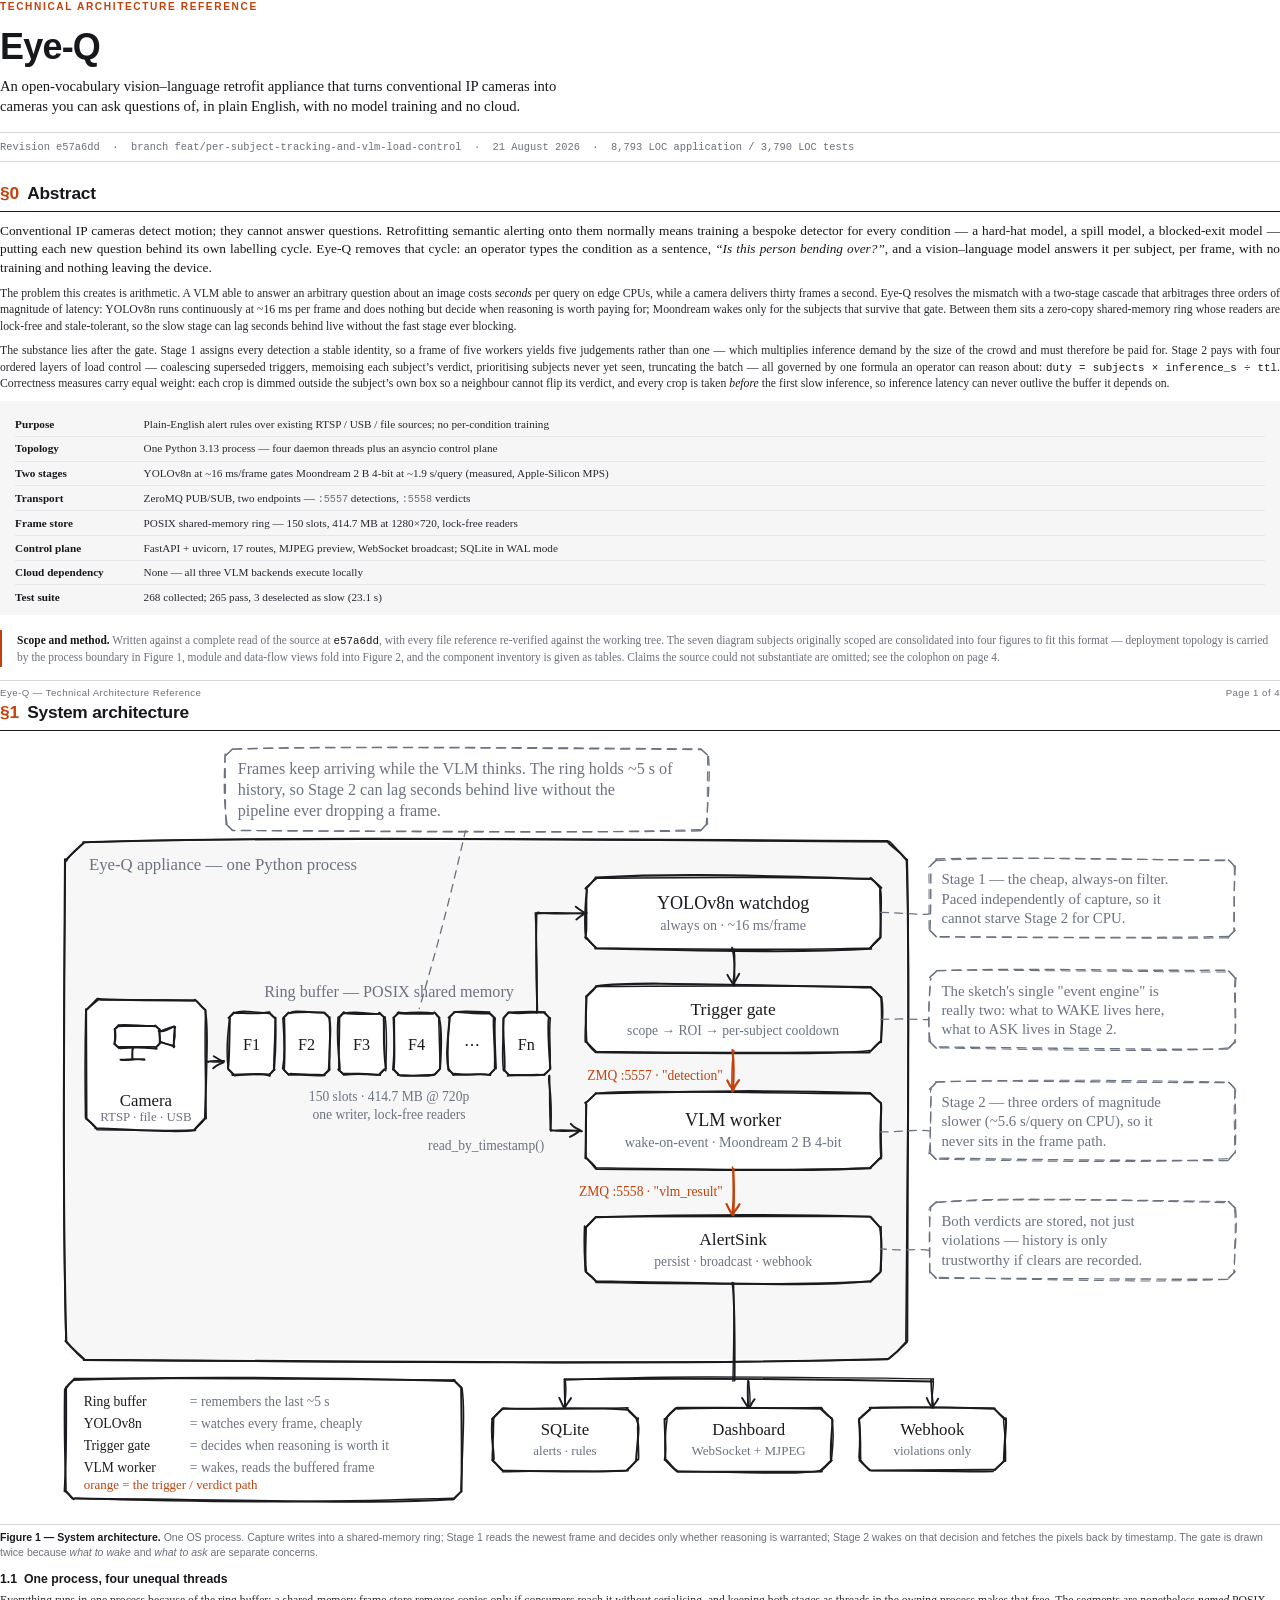
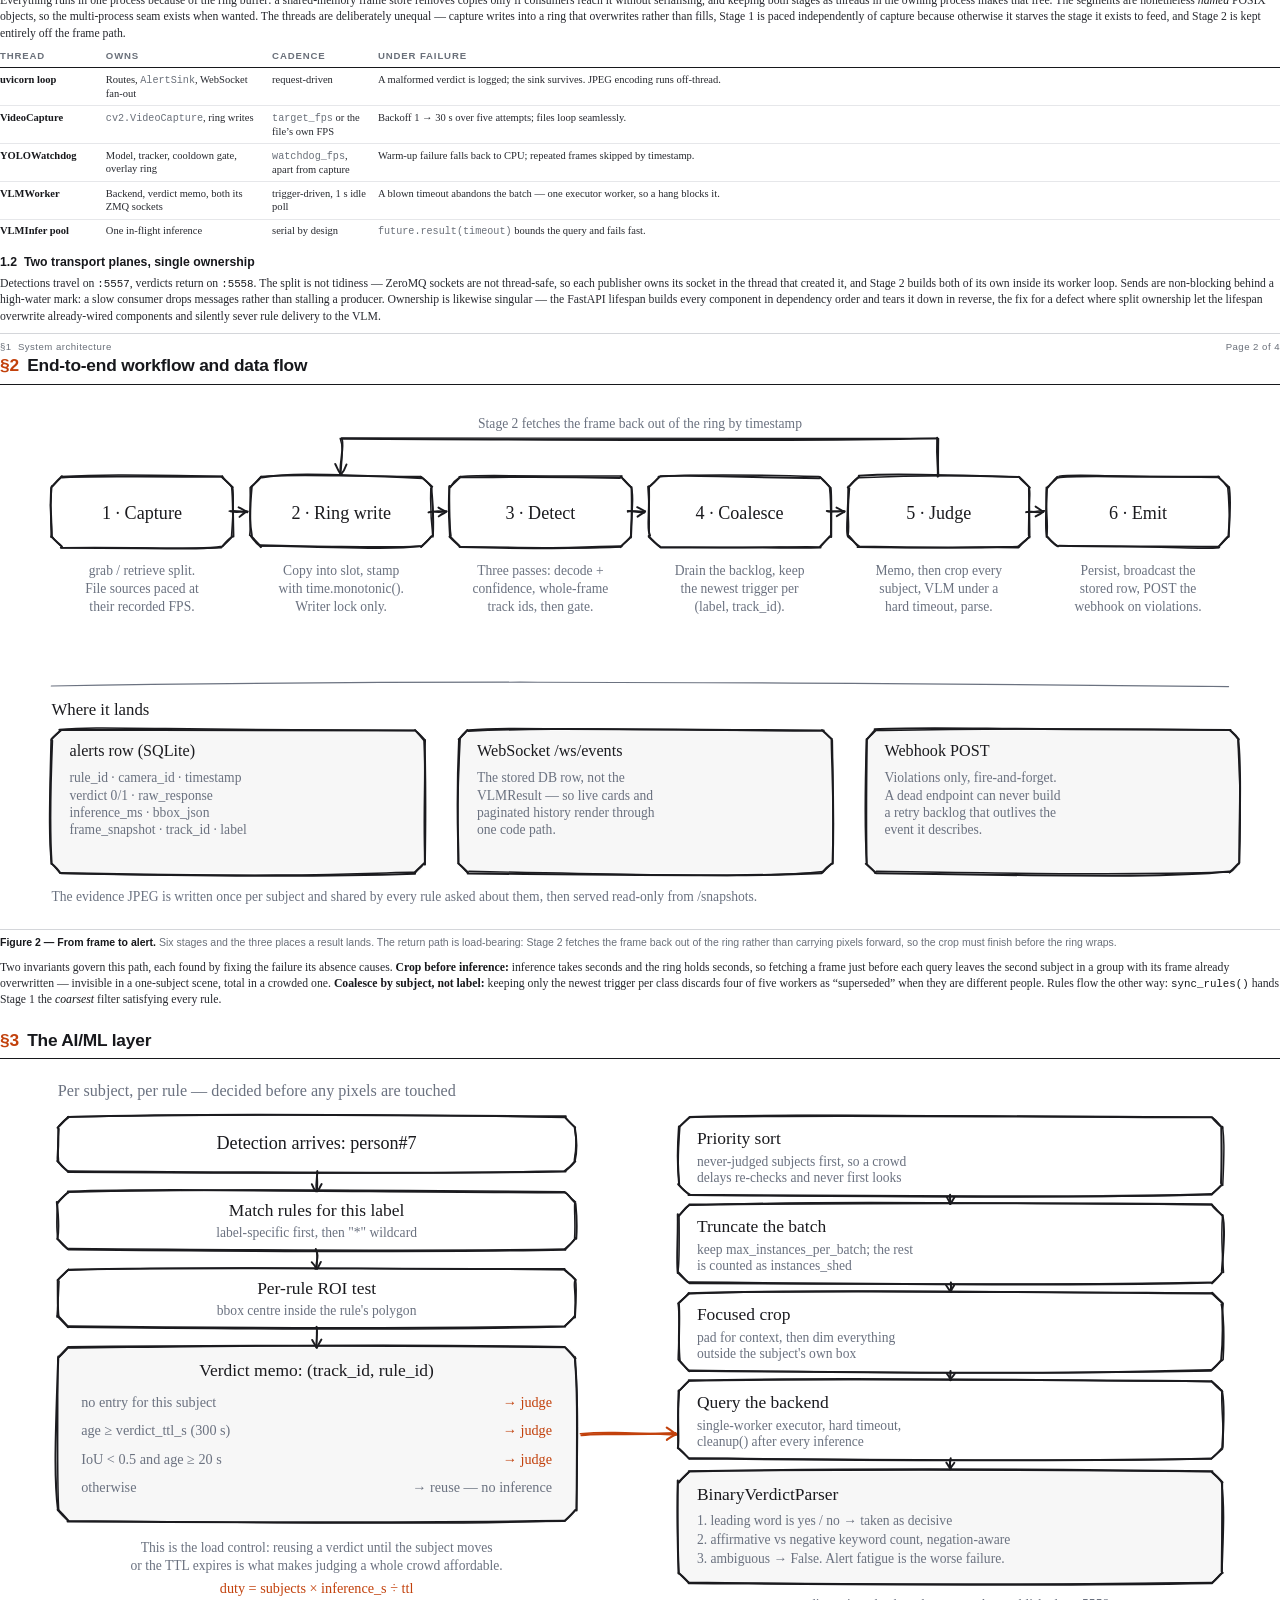
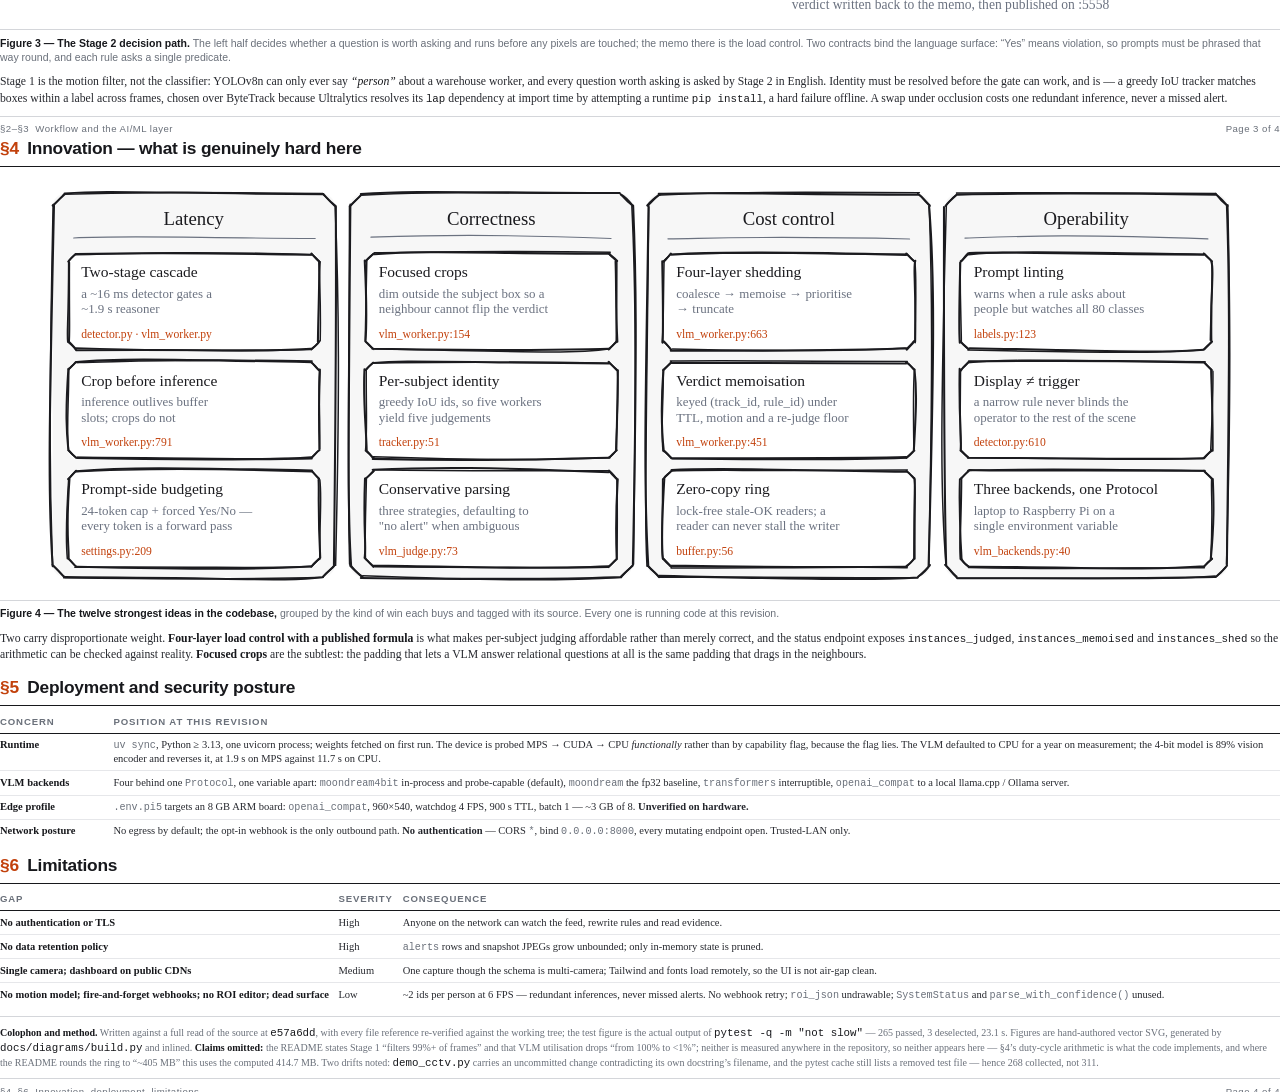
==== commit efbd83d4: "feat(vlm): adopt the 4-bit 2025-04-14 Moondream as the default Stage 2 moves from vikhyatk/moondream" ====
--- a/docs/eye-q-technical-documentation.html
+++ b/docs/eye-q-technical-documentation.html
@@ -168,8 +168,8 @@
   <p>The problem this creates is arithmetic. A VLM able to answer an arbitrary question about an
   image costs <em class="term">seconds</em> per query on edge CPUs, while a camera delivers thirty
   frames a second. Eye-Q resolves the mismatch with a two-stage cascade that arbitrages three orders
-  of magnitude of latency: YOLOv8n runs continuously at 2–4 ms per frame and does nothing but decide
-  when reasoning is worth paying for; Moondream2 wakes only for the subjects that survive that gate.
+  of magnitude of latency: YOLOv8n runs continuously at ~16 ms per frame and does nothing but decide
+  when reasoning is worth paying for; Moondream wakes only for the subjects that survive that gate.
   Between them sits a zero-copy shared-memory ring whose readers are lock-free and stale-tolerant,
   so the slow stage can lag seconds behind live without the fast stage ever blocking.</p>
 
@@ -188,7 +188,7 @@
   <table>
     <tr><td class="k">Purpose</td><td>Plain-English alert rules over existing RTSP / USB / file sources; no per-condition training</td></tr>
     <tr><td class="k">Topology</td><td>One Python 3.13 process — four daemon threads plus an asyncio control plane</td></tr>
-    <tr><td class="k">Two stages</td><td>YOLOv8n at ~2–4 ms/frame gates Moondream2 1.86 B at ~5.6 s/query (measured, Apple-Silicon CPU)</td></tr>
+    <tr><td class="k">Two stages</td><td>YOLOv8n at ~16 ms/frame gates Moondream 2 B 4-bit at ~1.9 s/query (measured, Apple-Silicon MPS)</td></tr>
     <tr><td class="k">Transport</td><td>ZeroMQ PUB/SUB, two endpoints — <code>:5557</code> detections, <code>:5558</code> verdicts</td></tr>
     <tr><td class="k">Frame store</td><td>POSIX shared-memory ring — 150 slots, 414.7 MB at 1280×720, lock-free readers</td></tr>
     <tr><td class="k">Control plane</td><td>FastAPI + uvicorn, 17 routes, MJPEG preview, WebSocket broadcast; SQLite in WAL mode</td></tr>
@@ -275,7 +275,7 @@
 <path d="M435.7,105.6C482.9,103.0 528.8,102.8 647.7,106.6M648.1,106.0C649.9,107.3 651.7,108.9 656.5,113.5M655.7,113.4C655.2,121.4 656.5,130.7 655.7,151.9M655.7,151.8C654.1,153.2 652.7,154.4 647.6,160.3M648.8,160.6C599.6,163.5 551.8,162.7 435.4,160.4M435.8,159.6C434.4,158.4 433.1,157.3 428.3,151.6M428.2,152.6C427.5,146.8 426.8,137.2 428.9,114.9M428.0,114.2C430.3,112.4 433.1,108.7 435.8,105.9" fill="none" stroke="#1b1b1f" stroke-width="1.60" stroke-linecap="round"/>
 <path d="M435.4,106.1C487.8,105.8 540.9,104.5 647.4,106.6M648.4,105.7C650.9,107.7 652.1,109.6 656.0,114.3M655.4,113.1C658.0,119.1 655.6,128.5 656.2,151.5M655.9,152.3C654.5,153.9 654.2,154.0 648.0,160.0M648.0,160.3C621.9,160.1 595.3,162.2 435.7,160.1M435.8,160.1C434.6,158.8 433.1,157.4 427.8,151.8M427.5,152.0C429.4,148.4 428.5,144.9 428.8,114.1M427.8,113.8C429.7,111.9 430.2,111.0 436.4,106.5" fill="none" stroke="#1b1b1f" stroke-width="1.15" stroke-linecap="round"/>
 <text x="542.0" y="129.6" font-family="'Chalkboard SE','Bradley Hand','Comic Sans MS',cursive" font-size="14.0" font-weight="normal" fill="#1b1b1f" text-anchor="middle"><tspan x="542.0" dy="0.0">YOLOv8n watchdog</tspan></text>
-<text x="542.0" y="146.1" font-family="'Chalkboard SE','Bradley Hand','Comic Sans MS',cursive" font-size="10.9" font-weight="normal" fill="#6b7280" text-anchor="middle"><tspan x="542.0" dy="0.0">always on · ~2–4 ms/frame</tspan></text>
+<text x="542.0" y="146.1" font-family="'Chalkboard SE','Bradley Hand','Comic Sans MS',cursive" font-size="10.9" font-weight="normal" fill="#6b7280" text-anchor="middle"><tspan x="542.0" dy="0.0">always on · ~16 ms/frame</tspan></text>
 <rect x="428.0" y="190.0" width="228.0" height="50.0" rx="8.0" fill="#ffffff"/>
 <path d="M435.9,189.7C457.7,186.5 479.3,187.0 647.8,190.6M648.2,190.3C649.9,191.7 653.0,194.3 655.8,197.7M656.6,197.9C658.0,207.1 657.5,212.0 656.3,232.8M656.1,232.3C654.6,233.0 652.5,235.3 648.1,239.9M647.3,240.8C607.7,240.2 567.7,242.1 435.5,240.3M435.8,240.4C433.4,238.7 431.2,236.4 428.2,231.8M428.6,232.0C428.3,224.7 427.5,218.1 428.7,197.3M428.4,197.9C429.4,196.4 432.0,195.2 436.2,189.7" fill="none" stroke="#1b1b1f" stroke-width="1.60" stroke-linecap="round"/>
 <path d="M436.5,189.7C489.1,189.6 541.3,188.7 647.8,190.0M648.3,189.9C649.2,191.1 651.1,192.2 656.4,197.9M656.3,197.9C656.6,205.1 657.1,212.1 656.4,232.9M656.2,231.8C655.4,233.1 652.9,235.2 647.6,240.3M647.5,239.3C621.2,242.2 595.5,242.1 435.5,240.8M436.2,240.3C434.7,238.8 432.5,236.2 427.6,231.8M427.7,232.9C426.9,221.4 429.4,213.8 428.3,197.1M428.2,197.7C430.2,195.6 431.1,193.9 436.4,189.9" fill="none" stroke="#1b1b1f" stroke-width="1.15" stroke-linecap="round"/>
@@ -285,7 +285,7 @@
 <path d="M436.1,272.5C494.8,271.4 552.6,269.2 647.3,272.2M647.8,272.2C648.8,272.9 650.1,274.6 656.2,279.8M656.2,279.9C657.4,285.2 654.6,293.2 656.4,322.8M655.9,322.3C653.3,324.9 652.4,325.9 647.9,330.1M648.3,330.2C585.9,333.4 526.5,330.9 436.2,330.8M435.7,330.3C434.0,328.2 431.7,325.6 428.4,322.2M427.8,322.5C428.3,310.5 428.0,298.1 428.5,280.8M427.7,279.7C429.7,278.8 431.2,277.3 435.9,272.2" fill="none" stroke="#1b1b1f" stroke-width="1.60" stroke-linecap="round"/>
 <path d="M436.2,272.4C464.1,269.8 489.3,271.3 648.6,272.7M648.0,272.3C650.7,274.1 652.7,277.1 655.9,279.7M656.1,279.4C656.9,288.6 655.7,293.2 656.8,321.1M656.0,321.7C654.4,323.4 653.8,324.1 647.7,329.9M647.8,330.0C596.0,331.9 542.7,331.7 435.5,329.8M436.2,330.4C435.9,328.6 435.1,328.6 428.0,321.9M428.5,322.8C427.6,316.7 428.6,309.6 428.3,280.5M428.1,280.1C430.1,277.5 432.3,275.5 436.2,272.5" fill="none" stroke="#1b1b1f" stroke-width="1.15" stroke-linecap="round"/>
 <text x="542.0" y="297.6" font-family="'Chalkboard SE','Bradley Hand','Comic Sans MS',cursive" font-size="14.0" font-weight="normal" fill="#1b1b1f" text-anchor="middle"><tspan x="542.0" dy="0.0">VLM worker</tspan></text>
-<text x="542.0" y="314.1" font-family="'Chalkboard SE','Bradley Hand','Comic Sans MS',cursive" font-size="10.9" font-weight="normal" fill="#6b7280" text-anchor="middle"><tspan x="542.0" dy="0.0">wake-on-event · Moondream2 1.86 B</tspan></text>
+<text x="542.0" y="314.1" font-family="'Chalkboard SE','Bradley Hand','Comic Sans MS',cursive" font-size="10.9" font-weight="normal" fill="#6b7280" text-anchor="middle"><tspan x="542.0" dy="0.0">wake-on-event · Moondream 2 B 4-bit</tspan></text>
 <rect x="428.0" y="368.0" width="228.0" height="50.0" rx="8.0" fill="#ffffff"/>
 <path d="M436.0,368.1C497.4,366.4 560.8,365.1 648.0,367.8M648.2,367.9C650.0,369.2 651.4,371.9 655.6,376.1M655.6,376.6C656.1,381.8 657.5,385.0 655.9,410.0M655.8,410.4C655.6,410.9 654.5,411.3 648.1,417.9M647.4,417.7C608.5,421.4 571.3,419.9 436.4,417.6M436.2,417.8C434.8,416.1 432.9,413.9 428.1,410.3M428.4,409.7C427.2,403.0 427.9,394.2 428.2,375.6M428.2,376.1C429.7,374.1 433.5,370.6 435.7,368.1" fill="none" stroke="#1b1b1f" stroke-width="1.60" stroke-linecap="round"/>
 <path d="M436.5,367.8C467.5,367.3 496.1,367.1 647.0,367.5M648.0,367.9C650.4,370.6 651.5,371.6 656.0,376.3M656.3,375.3C656.4,379.3 657.0,387.5 656.4,409.3M656.2,410.2C654.9,412.2 652.6,413.9 648.4,417.9M648.5,417.8C610.3,419.5 572.4,420.7 435.9,418.6M435.9,418.0C434.3,416.0 432.1,414.6 428.0,410.2M427.6,409.7C427.5,402.3 426.3,395.1 427.1,374.9M428.3,376.1C428.7,375.3 431.0,373.5 436.1,367.9" fill="none" stroke="#1b1b1f" stroke-width="1.15" stroke-linecap="round"/>
@@ -655,7 +655,7 @@
 <path d="M34.3,60.3C74.2,59.6 115.7,59.1 216.6,60.9M216.1,60.0C217.3,61.6 218.7,63.0 221.9,66.2M221.9,66.0C222.4,81.9 221.4,101.0 221.0,128.2M222.1,127.7C221.6,129.4 220.6,130.1 216.0,133.8M215.4,133.6C185.2,136.1 156.8,134.0 34.1,134.7M33.8,134.2C32.9,132.2 31.2,131.0 28.1,127.8M28.5,128.3C29.2,120.7 28.5,111.7 28.7,66.8M28.1,66.1C29.0,64.7 30.2,63.4 33.7,60.3" fill="none" stroke="#1b1b1f" stroke-width="1.60" stroke-linecap="round"/>
 <path d="M33.2,60.9C81.2,59.4 133.0,58.1 215.8,60.8M216.0,60.0C216.5,60.8 217.7,61.2 222.0,65.8M222.8,66.3C221.3,78.0 223.6,89.7 222.8,127.3M221.8,128.1C220.2,130.1 218.6,131.6 215.8,134.3M215.1,134.1C191.3,134.9 164.2,136.5 33.7,132.9M33.9,134.1C33.1,133.5 32.1,131.8 27.7,128.2M27.6,128.4C26.7,120.7 28.2,115.3 28.3,65.7M28.2,66.2C29.0,64.7 29.5,64.2 33.8,60.3" fill="none" stroke="#1b1b1f" stroke-width="1.15" stroke-linecap="round"/>
 <text x="38.0" y="78.0" font-family="'Chalkboard SE','Bradley Hand','Comic Sans MS',cursive" font-size="12.0" font-weight="normal" fill="#1b1b1f" text-anchor="start"><tspan x="38.0" dy="0.0">Two-stage cascade</tspan></text>
-<text x="38.0" y="94.0" font-family="'Chalkboard SE','Bradley Hand','Comic Sans MS',cursive" font-size="10.0" font-weight="normal" fill="#6b7280" text-anchor="start"><tspan x="38.0" dy="0.0">a 2–4 ms detector gates a</tspan><tspan x="38.0" dy="12.0">~5.6 s reasoner</tspan></text>
+<text x="38.0" y="94.0" font-family="'Chalkboard SE','Bradley Hand','Comic Sans MS',cursive" font-size="10.0" font-weight="normal" fill="#6b7280" text-anchor="start"><tspan x="38.0" dy="0.0">a ~16 ms detector gates a</tspan><tspan x="38.0" dy="12.0">~1.9 s reasoner</tspan></text>
 <text x="38.0" y="125.0" font-family="'Chalkboard SE','Bradley Hand','Comic Sans MS',cursive" font-size="9.0" font-weight="normal" fill="#c2410c" text-anchor="start"><tspan x="38.0" dy="0.0">detector.py · vlm_worker.py</tspan></text>
 <rect x="28.0" y="144.0" width="194.0" height="74.0" rx="6.0" fill="#ffffff"/>
 <path d="M34.5,143.9C59.2,141.2 89.0,141.4 216.1,143.9M215.8,144.1C217.3,144.9 217.5,145.5 221.8,150.3M222.5,149.8C222.8,157.0 221.2,163.3 222.2,211.2M222.2,212.0C220.4,213.1 218.6,215.4 215.9,218.1M216.3,218.4C176.3,218.8 133.2,220.1 34.9,217.9M34.2,217.8C32.2,216.3 30.6,214.7 28.1,211.7M28.1,211.9C26.6,197.1 25.8,183.5 28.1,149.1M28.1,150.1C28.7,148.4 30.8,147.5 33.8,143.9" fill="none" stroke="#1b1b1f" stroke-width="1.60" stroke-linecap="round"/>
@@ -755,9 +755,9 @@
 
   <table>
     <tr><th style="width:30mm">Concern</th><th>Position at this revision</th></tr>
-    <tr><td class="k">Runtime</td><td><code>uv sync</code>, Python ≥ 3.13, one uvicorn process; weights fetched on first run. The device is probed MPS → CUDA → CPU <em>functionally</em> rather than by capability flag, because the flag lies, and the VLM defaults to CPU on measurement: 5.6 s against 6.1 s on MPS.</td></tr>
-    <tr><td class="k">VLM backends</td><td>Three behind one <code>Protocol</code>, one variable apart: <code>moondream</code> in-process (default), <code>transformers</code> interruptible, <code>openai_compat</code> to a local llama.cpp / Ollama server.</td></tr>
-    <tr><td class="k">Edge profile</td><td><code>.env.pi5</code> targets an 8 GB ARM board: <code>openai_compat</code>, 960×540, watchdog 4 FPS, 900 s TTL, batch 3 — ~3 GB of 8. <b>Unverified on hardware.</b></td></tr>
+    <tr><td class="k">Runtime</td><td><code>uv sync</code>, Python ≥ 3.13, one uvicorn process; weights fetched on first run. The device is probed MPS → CUDA → CPU <em>functionally</em> rather than by capability flag, because the flag lies. The VLM defaulted to CPU for a year on measurement; the 4-bit model is 89&#37; vision encoder and reverses it, at 1.9 s on MPS against 11.7 s on CPU.</td></tr>
+    <tr><td class="k">VLM backends</td><td>Four behind one <code>Protocol</code>, one variable apart: <code>moondream4bit</code> in-process and probe-capable (default), <code>moondream</code> the fp32 baseline, <code>transformers</code> interruptible, <code>openai_compat</code> to a local llama.cpp / Ollama server.</td></tr>
+    <tr><td class="k">Edge profile</td><td><code>.env.pi5</code> targets an 8 GB ARM board: <code>openai_compat</code>, 960×540, watchdog 4 FPS, 900 s TTL, batch 1 — ~3 GB of 8. <b>Unverified on hardware.</b></td></tr>
     <tr><td class="k">Network posture</td><td>No egress by default; the opt-in webhook is the only outbound path. <b>No authentication</b> — CORS <code>*</code>, bind <code>0.0.0.0:8000</code>, every mutating endpoint open. Trusted-LAN only.</td></tr>
   </table>
 
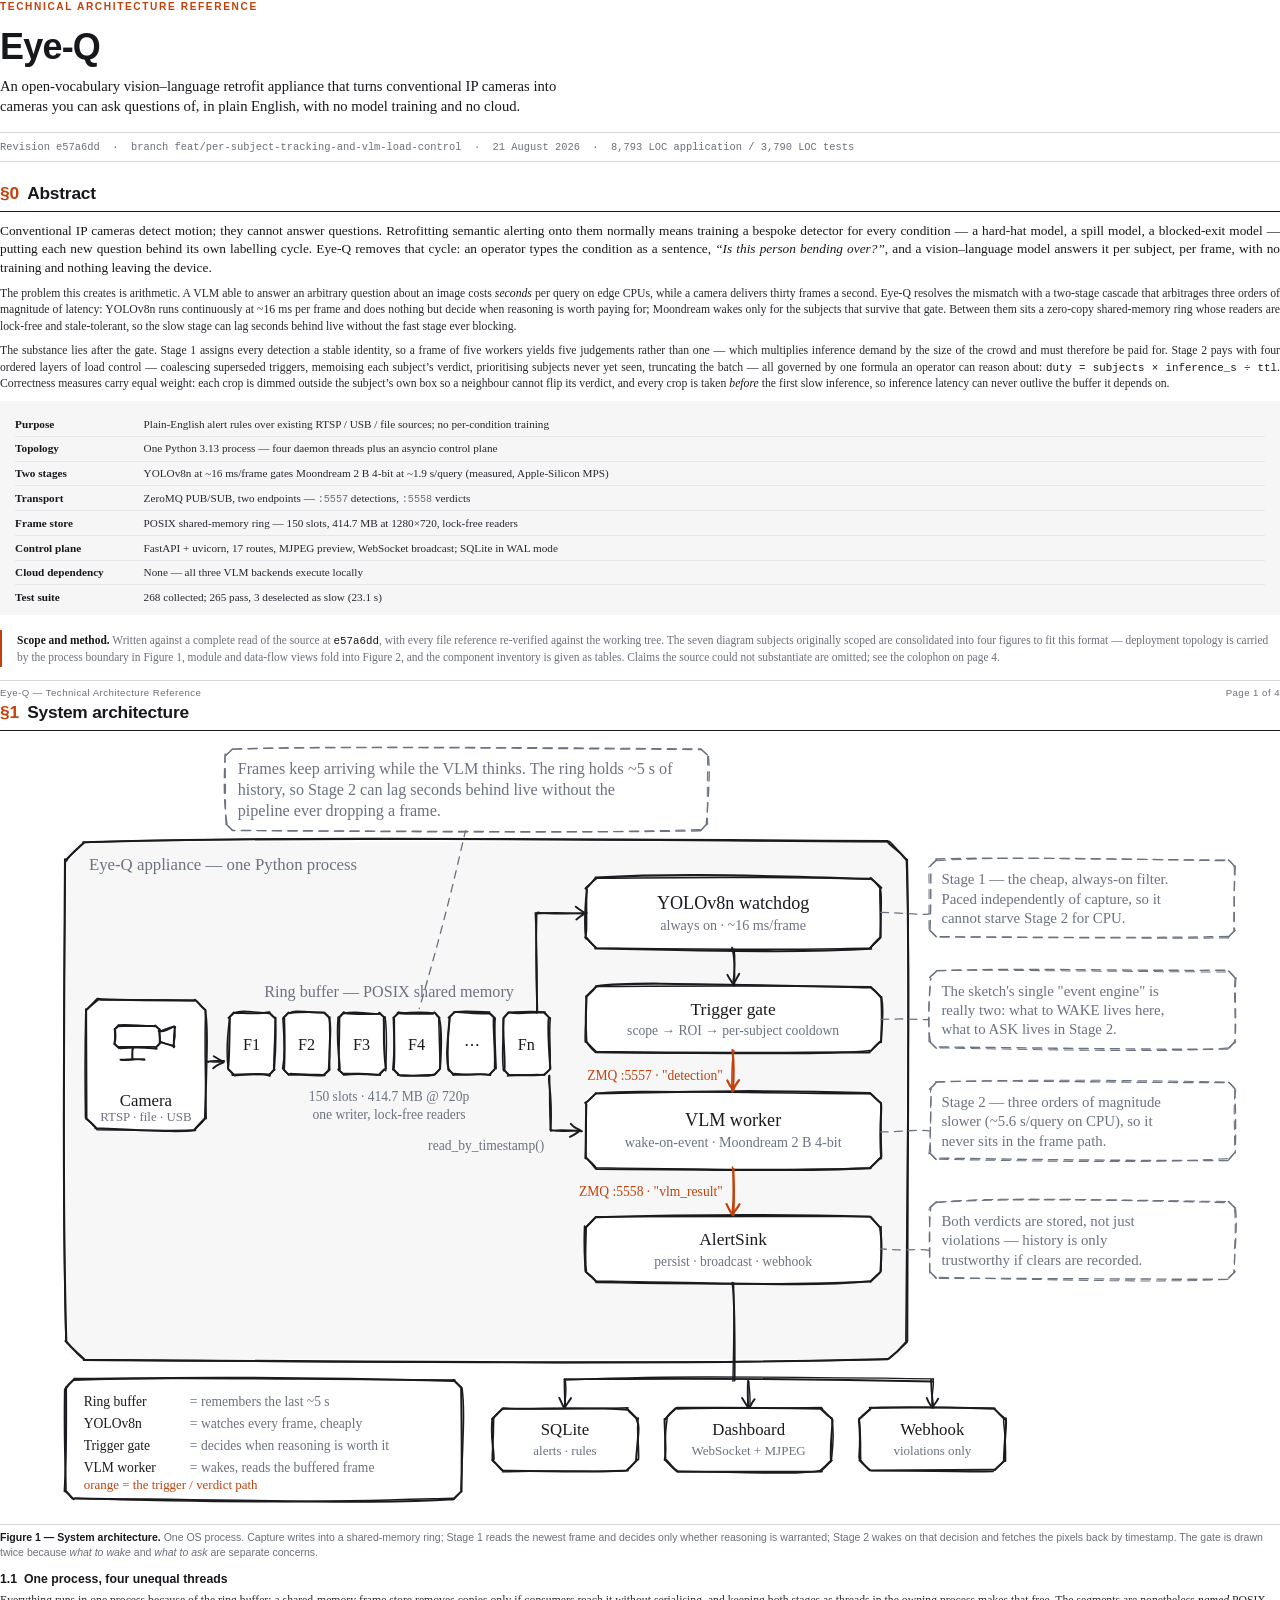
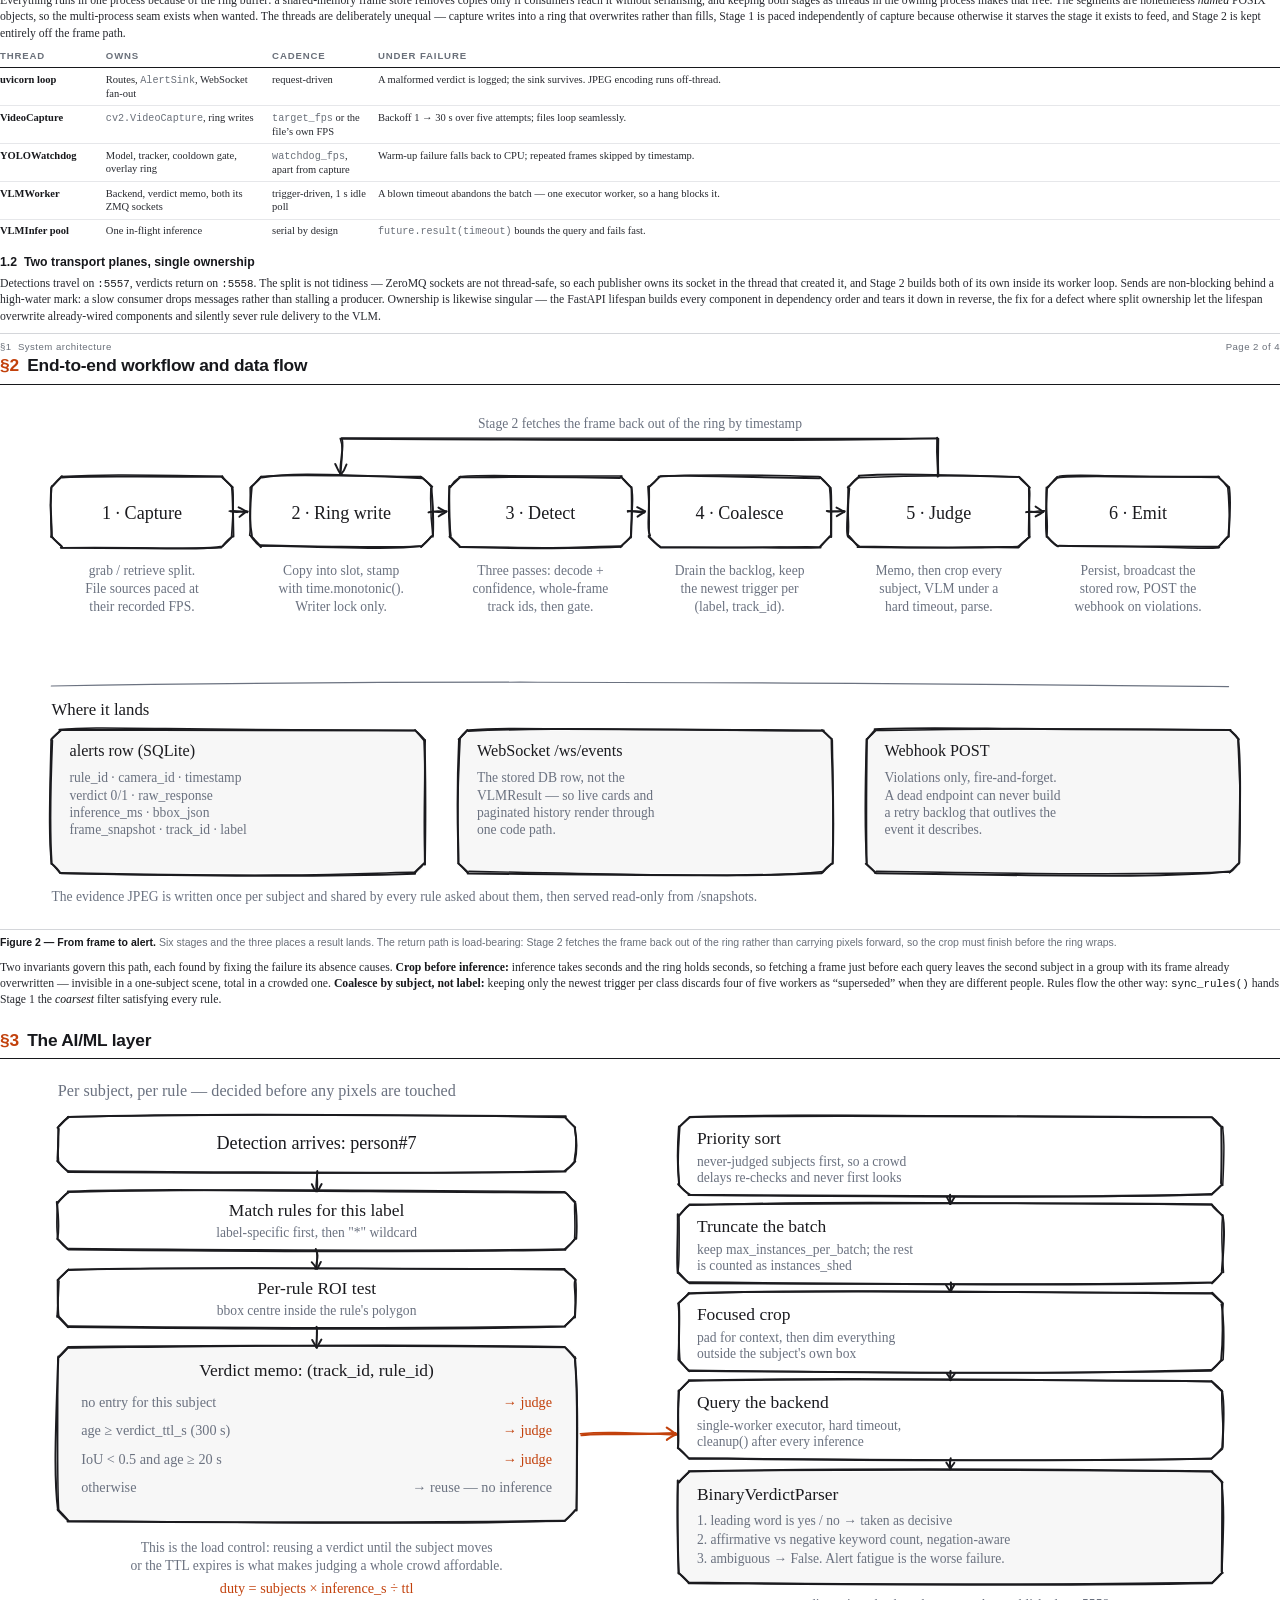
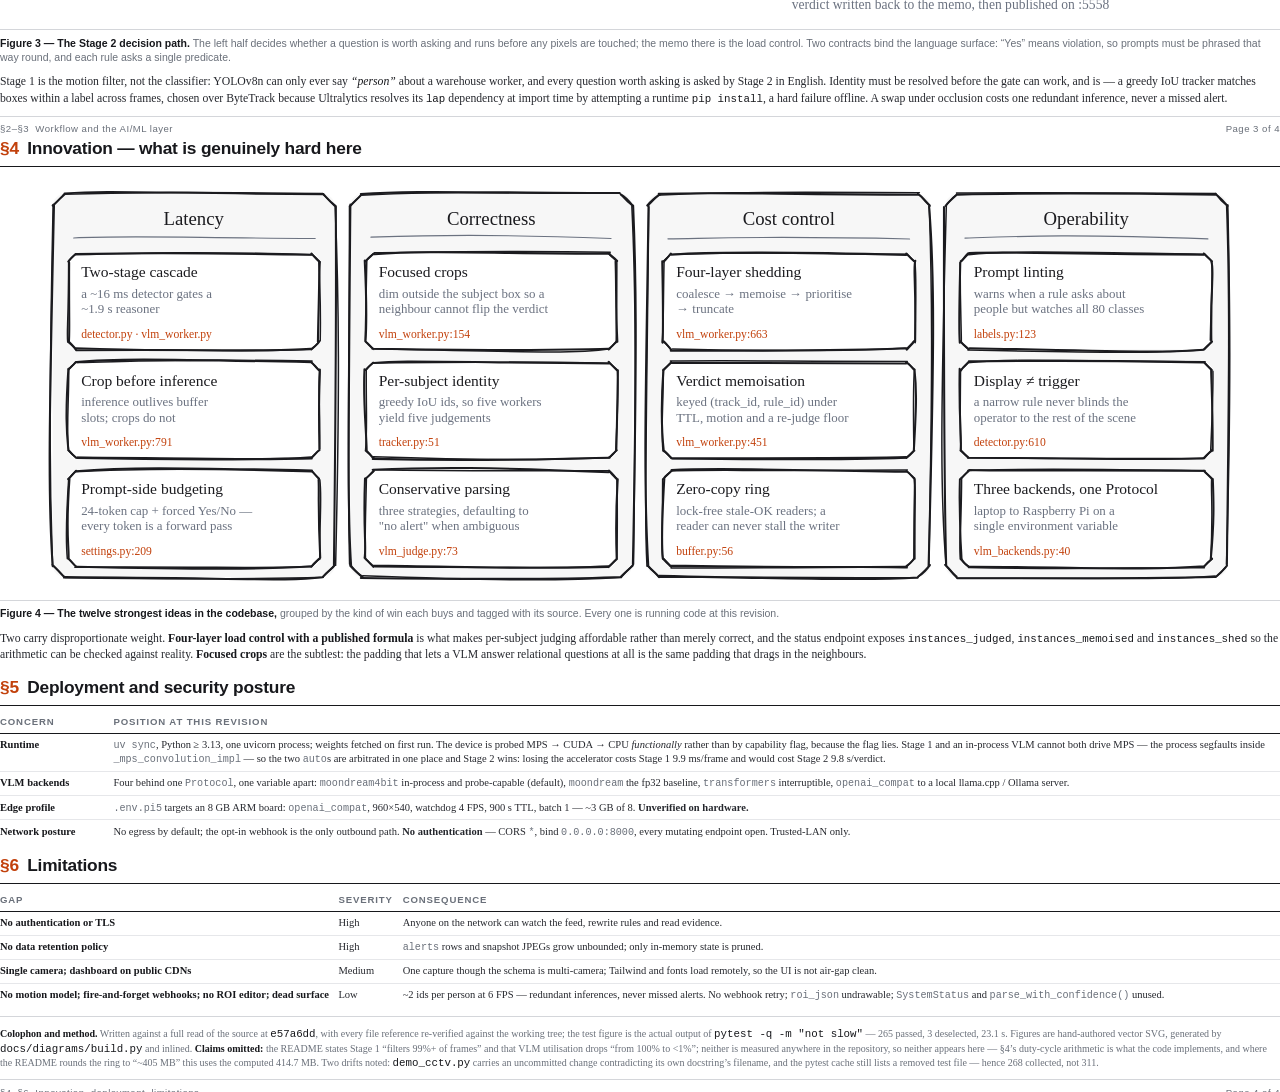
==== commit fb1f92a5: "fix(device): arbitrate the accelerator instead of letting both stages take it Moving vlm_device from" ====
--- a/docs/eye-q-technical-documentation.html
+++ b/docs/eye-q-technical-documentation.html
@@ -755,7 +755,7 @@
 
   <table>
     <tr><th style="width:30mm">Concern</th><th>Position at this revision</th></tr>
-    <tr><td class="k">Runtime</td><td><code>uv sync</code>, Python ≥ 3.13, one uvicorn process; weights fetched on first run. The device is probed MPS → CUDA → CPU <em>functionally</em> rather than by capability flag, because the flag lies. The VLM defaulted to CPU for a year on measurement; the 4-bit model is 89&#37; vision encoder and reverses it, at 1.9 s on MPS against 11.7 s on CPU.</td></tr>
+    <tr><td class="k">Runtime</td><td><code>uv sync</code>, Python ≥ 3.13, one uvicorn process; weights fetched on first run. The device is probed MPS → CUDA → CPU <em>functionally</em> rather than by capability flag, because the flag lies. Stage 1 and an in-process VLM cannot both drive MPS &mdash; the process segfaults inside <code>_mps_convolution_impl</code> &mdash; so the two <code>auto</code>s are arbitrated in one place and Stage 2 wins: losing the accelerator costs Stage 1 9.9 ms/frame and would cost Stage 2 9.8 s/verdict.</td></tr>
     <tr><td class="k">VLM backends</td><td>Four behind one <code>Protocol</code>, one variable apart: <code>moondream4bit</code> in-process and probe-capable (default), <code>moondream</code> the fp32 baseline, <code>transformers</code> interruptible, <code>openai_compat</code> to a local llama.cpp / Ollama server.</td></tr>
     <tr><td class="k">Edge profile</td><td><code>.env.pi5</code> targets an 8 GB ARM board: <code>openai_compat</code>, 960×540, watchdog 4 FPS, 900 s TTL, batch 1 — ~3 GB of 8. <b>Unverified on hardware.</b></td></tr>
     <tr><td class="k">Network posture</td><td>No egress by default; the opt-in webhook is the only outbound path. <b>No authentication</b> — CORS <code>*</code>, bind <code>0.0.0.0:8000</code>, every mutating endpoint open. Trusted-LAN only.</td></tr>
